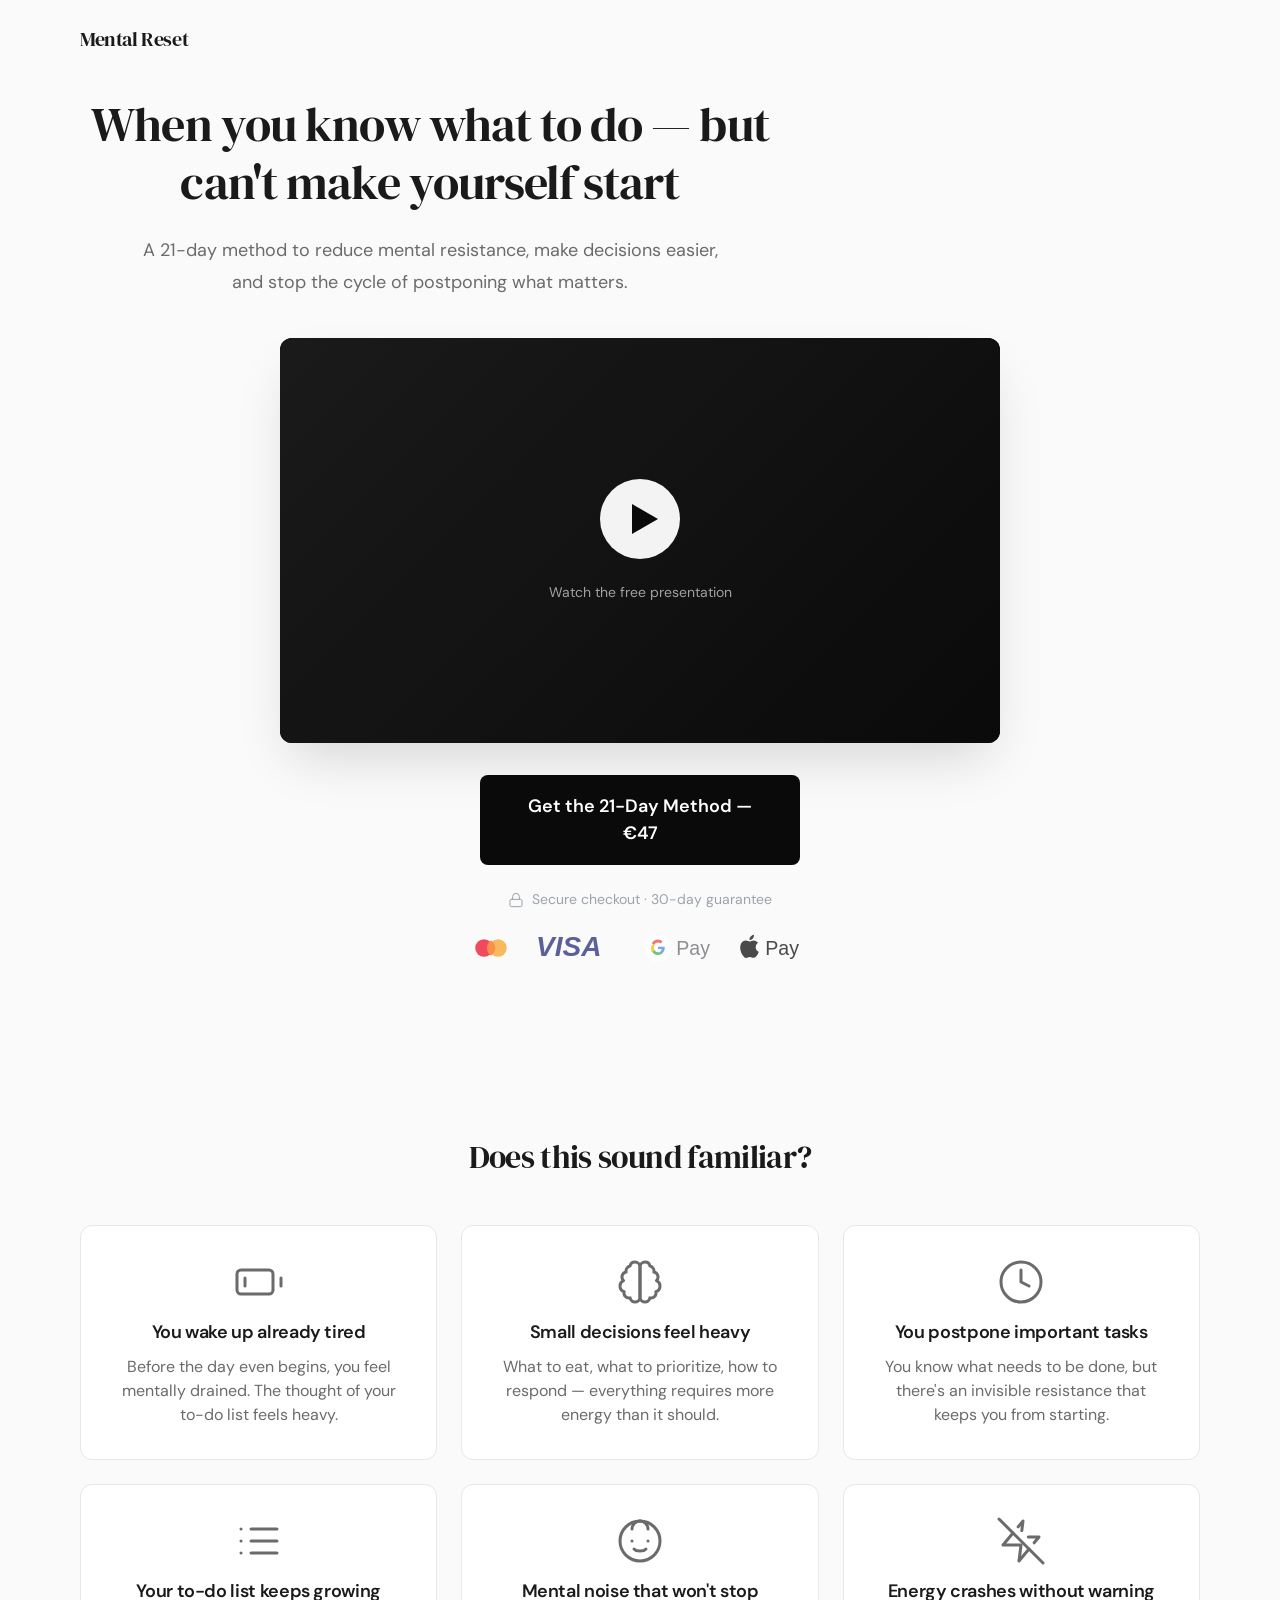
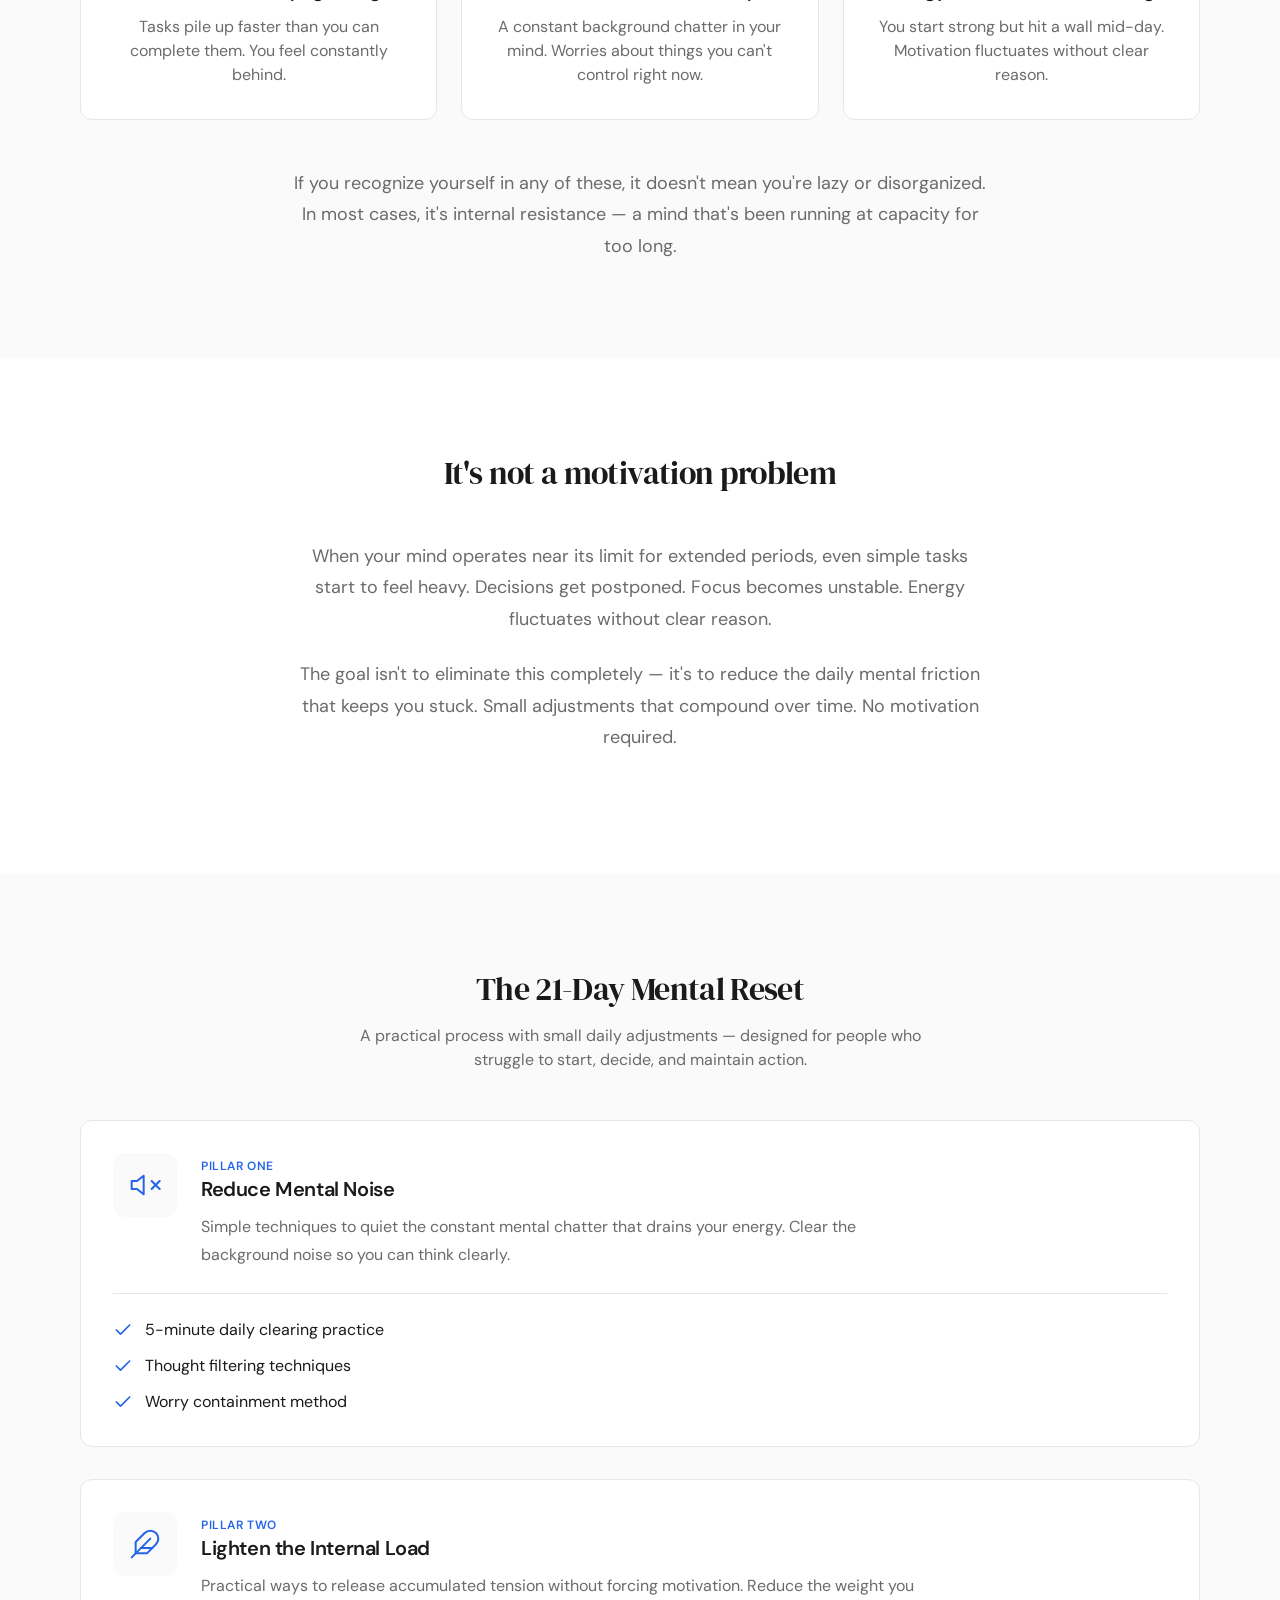
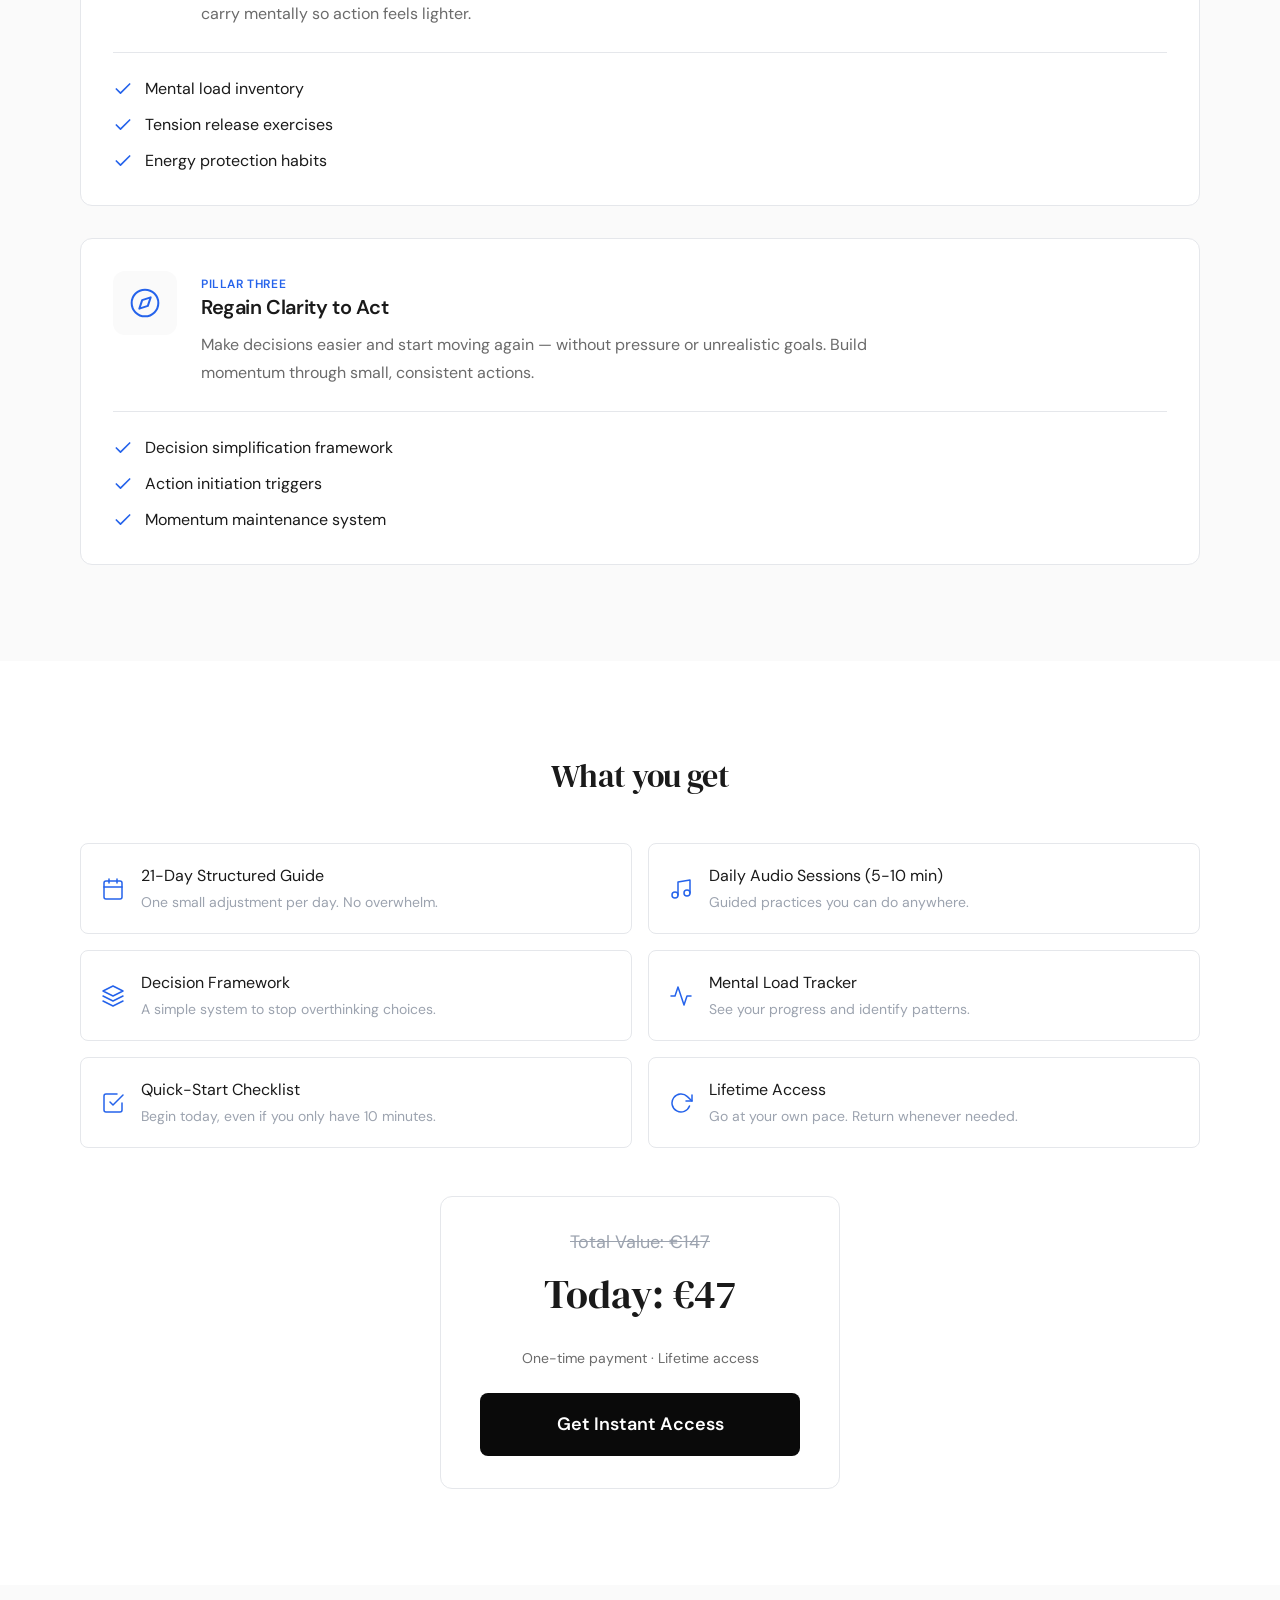
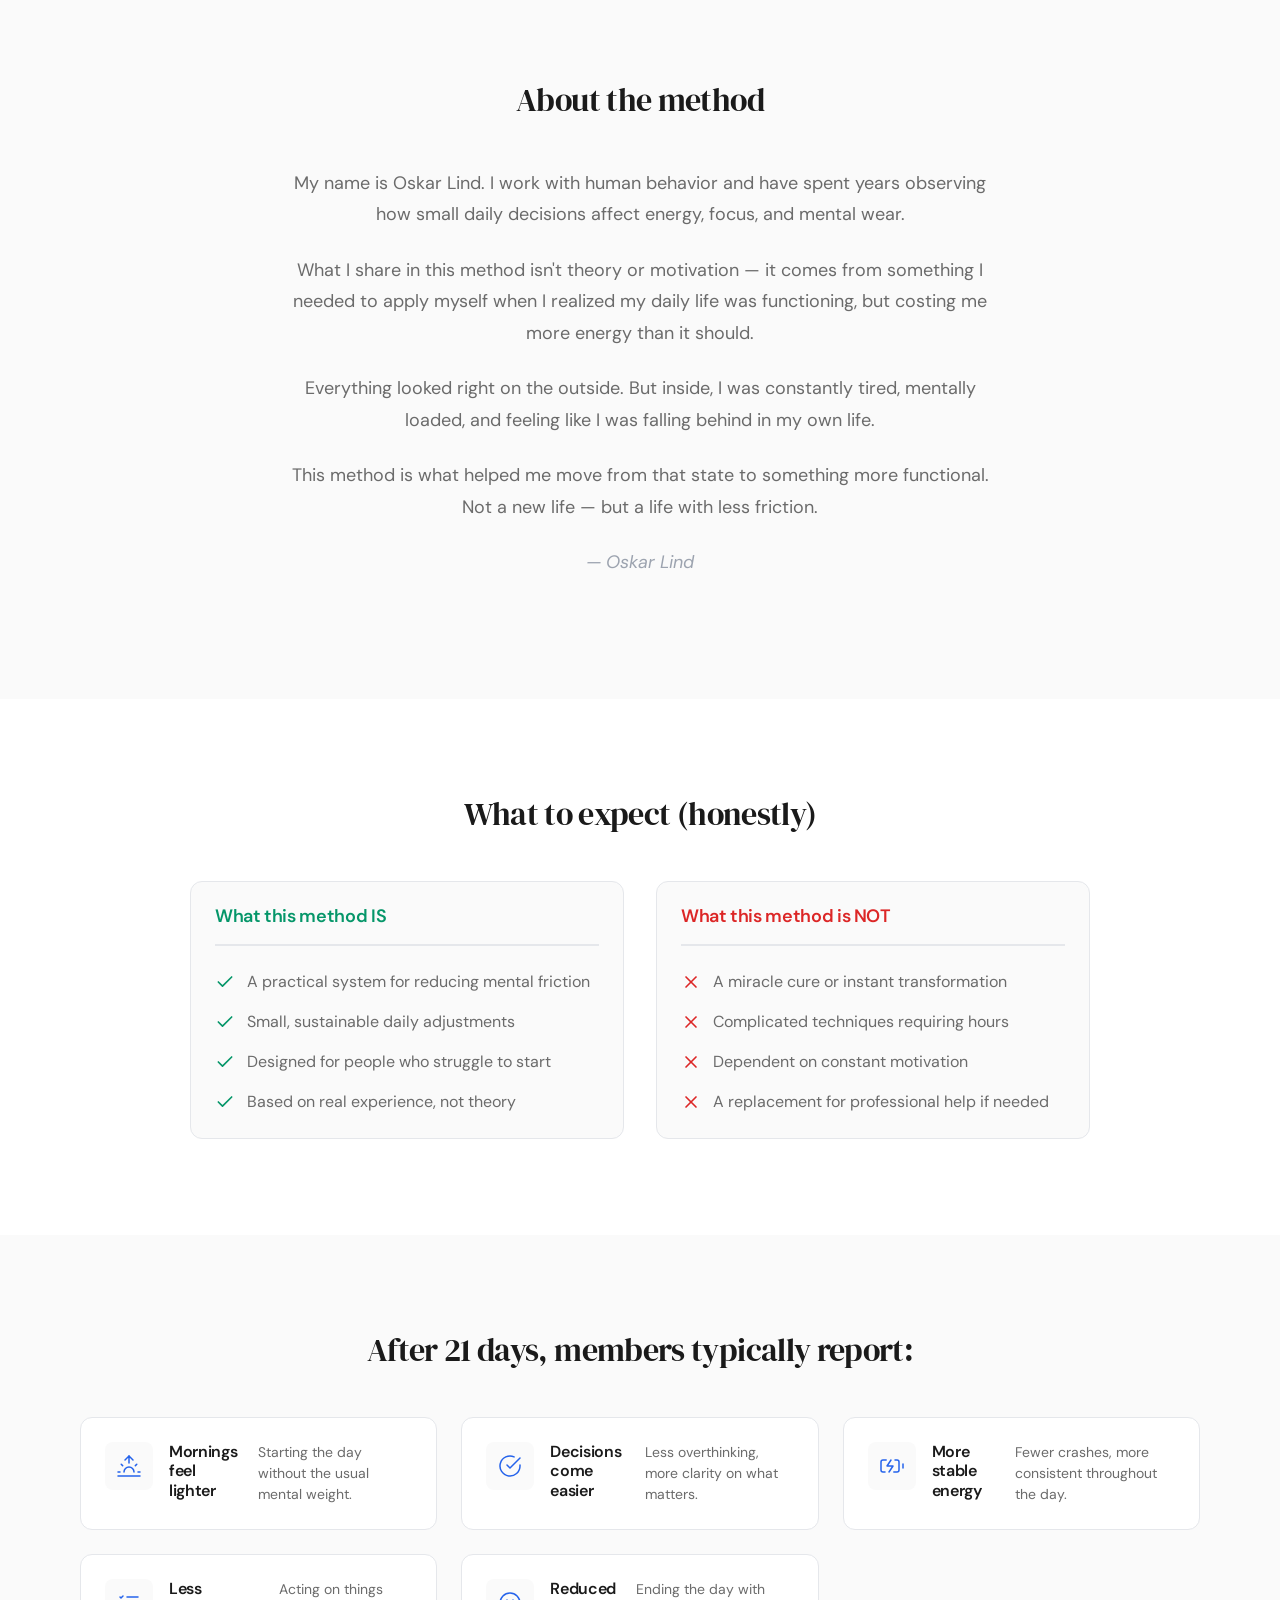
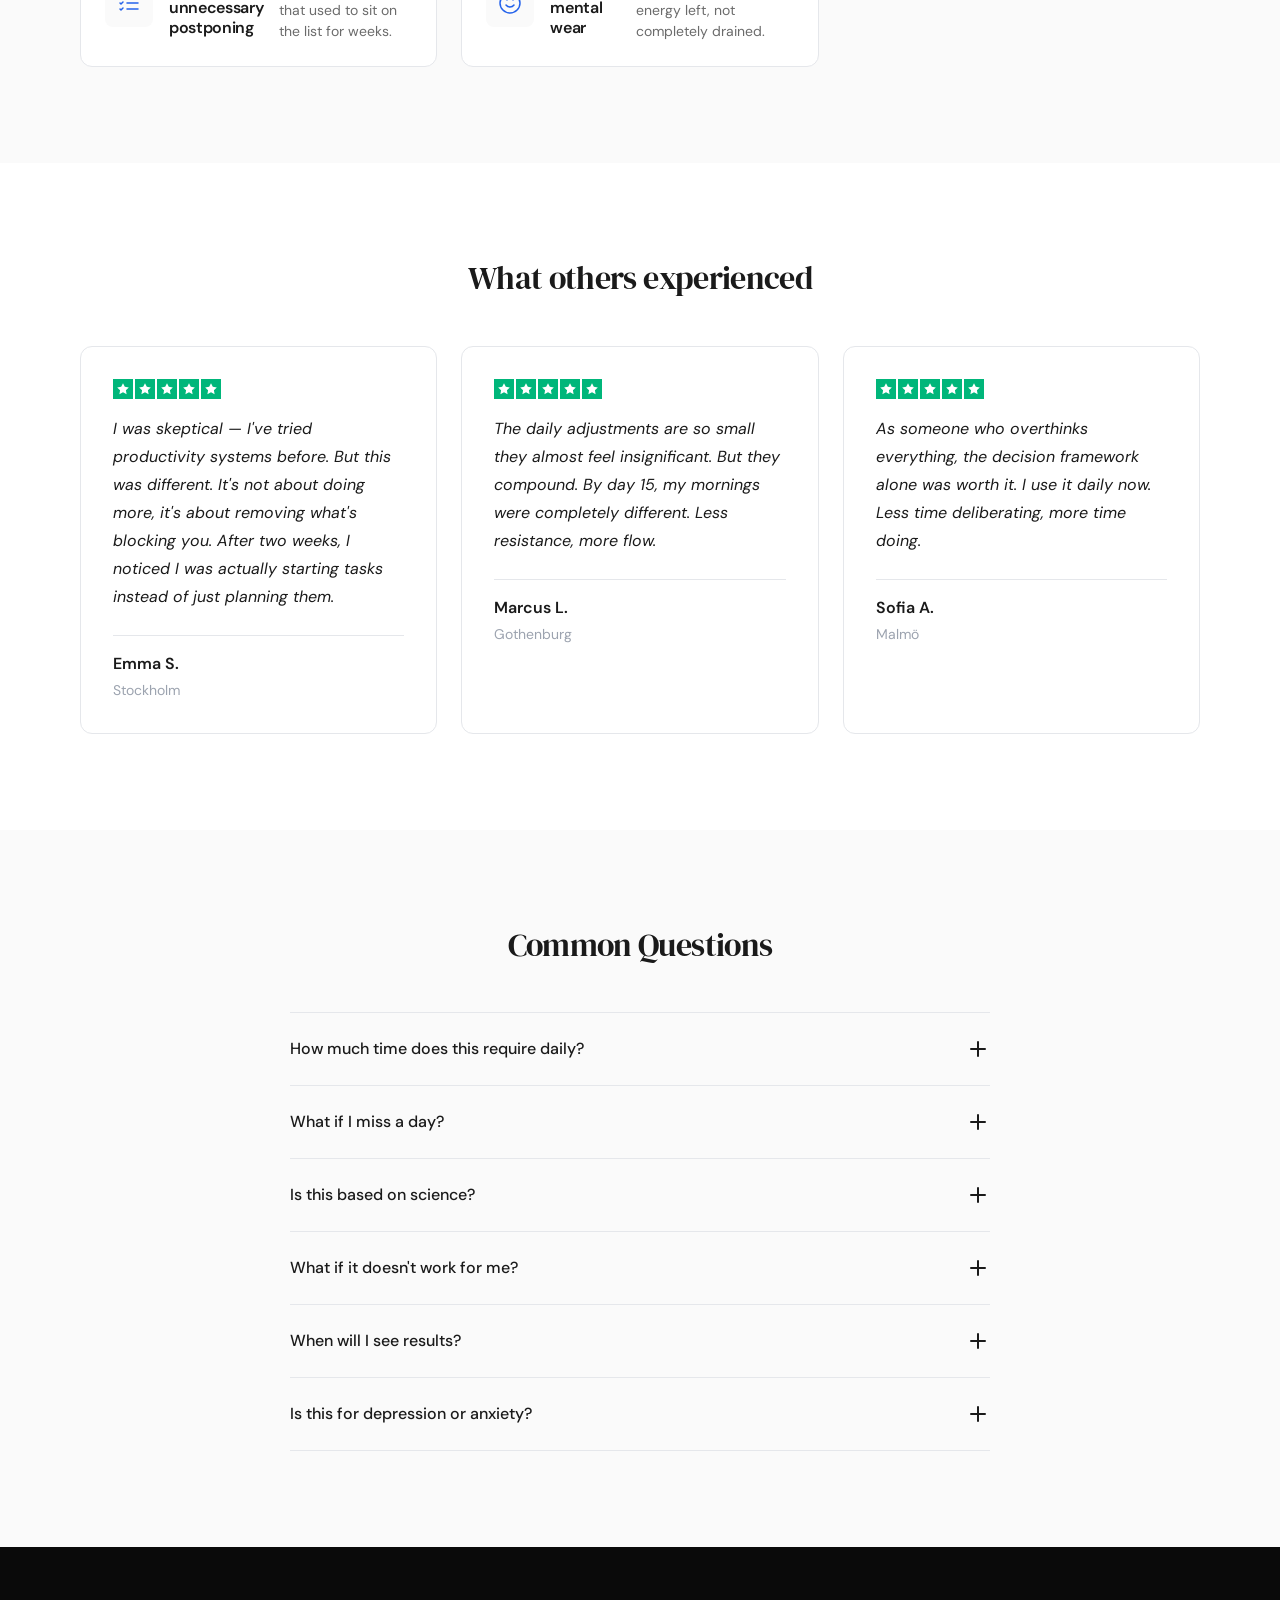
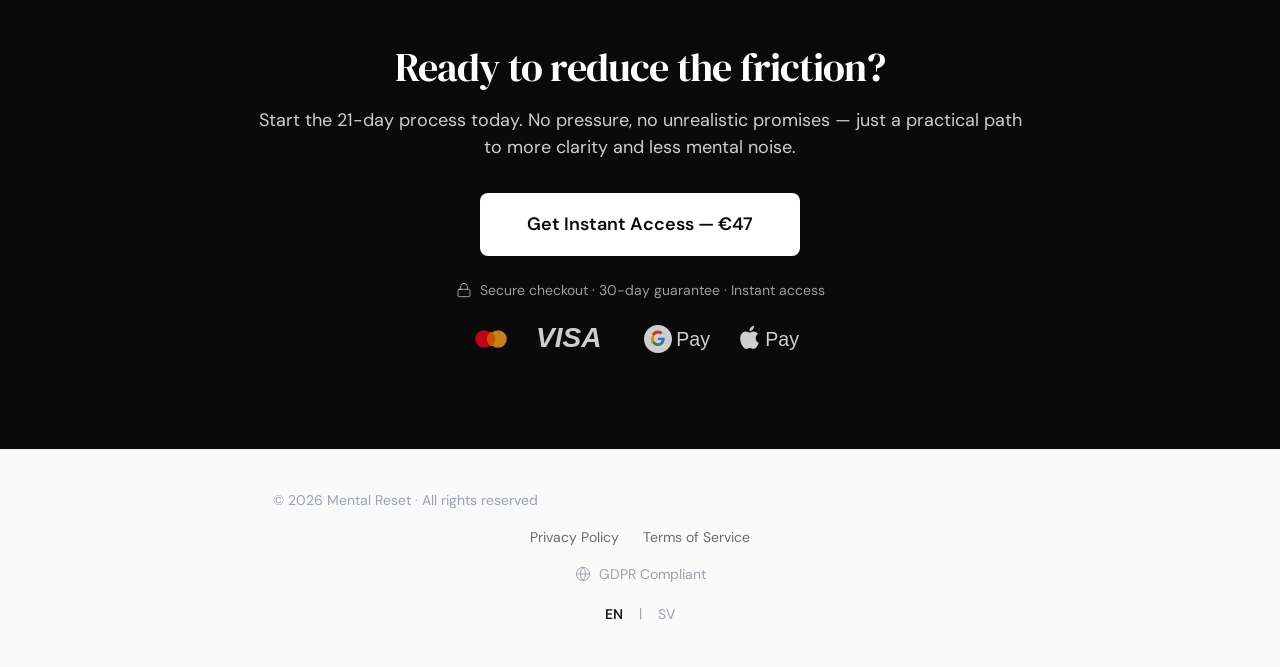
==== index.html @ effdf856 "feat: Add internationalization with automatic language detection - Add translations.js with complete" ====
<!DOCTYPE html>
<html lang="en">
<head>
  <meta charset="UTF-8">
  <meta name="viewport" content="width=device-width, initial-scale=1.0, maximum-scale=1.0, user-scalable=no">
  <meta name="description" content="A 21-day method to reduce mental resistance, make decisions easier, and stop the cycle of postponing what matters. €47 lifetime access.">
  <meta name="robots" content="index, follow">

  <!-- Open Graph -->
  <meta property="og:title" content="21-Day Mental Reset - Stop Procrastinating, Start Moving">
  <meta property="og:description" content="A practical method to reduce mental friction and regain clarity to act.">
  <meta property="og:type" content="website">
  <meta property="og:url" content="https://vitlreset.com">
  <meta property="og:image" content="https://vitlreset.com/assets/og-image.jpg">

  <!-- Twitter -->
  <meta name="twitter:card" content="summary_large_image">
  <meta name="twitter:title" content="21-Day Mental Reset">
  <meta name="twitter:description" content="A practical method to reduce mental friction and regain clarity to act.">

  <title>21-Day Mental Reset | Clear the Mental Noise</title>

  <!-- Fonts -->
  <link rel="preconnect" href="https://fonts.googleapis.com">
  <link rel="preconnect" href="https://fonts.gstatic.com" crossorigin>
  <link href="https://fonts.googleapis.com/css2?family=DM+Sans:wght@400;500;600;700&family=DM+Serif+Display&display=swap" rel="stylesheet">

  <!-- Styles -->
  <link rel="stylesheet" href="styles/main.css">

  <!-- Favicon -->
  <link rel="icon" type="image/svg+xml" href="assets/favicon.svg">
</head>
<body>

  <!-- ========================================================================
       SECTION 1: HERO
       ======================================================================== -->
  <header class="header">
    <div class="container">
      <a href="/" class="header__logo">
        <span>Mental</span> Reset
      </a>
    </div>
  </header>

  <section class="hero">
    <div class="container">
      <div class="hero__content">
        <h1 class="hero__headline" data-i18n="hero.headline">When you know what to do — but can't make yourself start</h1>
        <p class="hero__subheadline" data-i18n="hero.subheadline">
          A 21-day method to reduce mental resistance, make decisions easier, and stop the cycle of postponing what matters.
        </p>
      </div>

      <!-- VSL Video Container -->
      <div class="vsl-container">
        <div class="vsl-wrapper">
          <!-- Vturb player will be inserted here -->
          <div class="vsl-placeholder" id="vsl-placeholder">
            <div class="play-button">
              <svg width="80" height="80" viewBox="0 0 80 80" fill="none" xmlns="http://www.w3.org/2000/svg">
                <circle cx="40" cy="40" r="40" fill="rgba(255,255,255,0.95)"/>
                <path d="M32 25L58 40L32 55V25Z" fill="#0A0A0A"/>
              </svg>
            </div>
            <p data-i18n="hero.video">Watch the free presentation</p>
          </div>
          <!-- Example Vturb embed (uncomment and replace with your code):
          <script src="https://scripts.converteai.net/YOUR_ID/players/YOUR_VIDEO_ID/player.js" async></script>
          -->
        </div>
      </div>

      <div class="hero__cta-wrapper">
        <a href="https://buy.stripe.com/fZueVc1Xs2Ub31deiU3AY00" class="cta-button" target="_blank" rel="noopener" data-i18n="hero.cta">
          Get the 21-Day Method — €47
        </a>
      </div>

      <div class="hero__trust">
        <svg class="icon" viewBox="0 0 24 24" fill="none" stroke="currentColor" stroke-width="1.5" stroke-linecap="round" stroke-linejoin="round">
          <rect x="3" y="11" width="18" height="11" rx="2" ry="2"/>
          <path d="M7 11V7a5 5 0 0 1 10 0v4"/>
        </svg>
        <span data-i18n="hero.trust">Secure checkout · 30-day guarantee</span>
      </div>

      <!-- Payment Methods -->
      <div class="payment-methods">
        <!-- Mastercard -->
        <svg class="payment-icon" viewBox="0 0 48 32" aria-label="Mastercard">
          <circle cx="16" cy="16" r="10" fill="#EB001B"/>
          <circle cx="32" cy="16" r="10" fill="#F79E1B"/>
          <path d="M24 7.5a10 10 0 0 0 0 17 10 10 0 0 0 0-17z" fill="#FF5F00"/>
        </svg>
        <!-- Visa -->
        <svg class="payment-icon" viewBox="0 0 60 20" aria-label="Visa">
          <text x="0" y="16" font-family="Arial, sans-serif" font-size="20" font-weight="bold" font-style="italic" fill="#1A1F71">VISA</text>
        </svg>
        <!-- Google Pay -->
        <svg class="payment-icon payment-icon--gpay" viewBox="0 0 52 20" aria-label="Google Pay">
          <g transform="translate(0, 0)">
            <path d="M10 0C4.477 0 0 4.477 0 10c0 5.523 4.477 10 10 10s10-4.477 10-10C20 4.477 15.523 0 10 0z" fill="white"/>
            <path d="M14.8 10c0-.29-.03-.57-.07-.85H10v1.61h2.7c-.12.64-.48 1.18-.97 1.54v1.28h1.58c.92-.85 1.49-2.1 1.49-3.58z" fill="#4285F4"/>
            <path d="M10 15c1.32 0 2.42-.44 3.23-1.18l-1.58-1.22c-.44.29-.99.47-1.65.47-1.27 0-2.35-.86-2.73-2.01H5.62v1.26C6.44 13.97 8.06 15 10 15z" fill="#34A853"/>
            <path d="M7.27 11.06c-.1-.29-.16-.61-.16-.94s.06-.65.16-.94V7.92H5.62C5.23 8.69 5 9.57 5 10.5c0 .93.23 1.81.62 2.58l1.65-1.26z" fill="#FBBC04"/>
            <path d="M10 6.05c.72 0 1.36.25 1.87.73l1.4-1.4C12.42 4.57 11.32 4 10 4 8.06 4 6.44 5.03 5.62 6.68l1.65 1.28c.38-1.15 1.46-1.91 2.73-1.91z" fill="#EA4335"/>
          </g>
          <text x="23" y="15" font-family="Arial, sans-serif" font-size="14" font-weight="500" fill="#5F6368">Pay</text>
        </svg>
        <!-- Apple Pay -->
        <svg class="payment-icon payment-icon--apple" viewBox="0 0 50 20" aria-label="Apple Pay">
          <path d="M9.2 3.2c-.6.7-1.5 1.2-2.4 1.1-.1-.9.3-1.9.8-2.5.6-.7 1.6-1.2 2.4-1.3.1 1-.3 1.9-.8 2.7zm.8 1.4c-1.3-.1-2.5.8-3.1.8s-1.6-.7-2.7-.7c-1.4 0-2.7.8-3.4 2.1-1.4 2.5-.4 6.2 1 8.2.7 1 1.5 2.1 2.6 2.1 1-.1 1.4-.7 2.7-.7s1.6.7 2.7.6c1.1 0 1.8-1 2.5-2 .8-1.2 1.1-2.3 1.1-2.4-.1 0-2.2-.8-2.2-3.2 0-2 1.6-3 1.7-3.1-1-1.4-2.4-1.6-3-1.7h.1z" fill="#000"/>
          <text x="18" y="15" font-family="Arial, sans-serif" font-size="14" font-weight="500" fill="#000">Pay</text>
        </svg>
      </div>
    </div>
  </section>

  <!-- ========================================================================
       SECTION 2: PROBLEM IDENTIFICATION
       ======================================================================== -->
  <section class="section section--lg">
    <div class="container">
      <div class="section-header">
        <h2 data-i18n="problem.title">Does this sound familiar?</h2>
      </div>

      <div class="problem-grid">
        <div class="problem-card">
          <div class="problem-card__icon">
            <!-- Battery Low Icon -->
            <svg class="icon-feature" viewBox="0 0 24 24" fill="none" stroke="currentColor" stroke-width="1.5" stroke-linecap="round" stroke-linejoin="round">
              <rect x="1" y="6" width="18" height="12" rx="2" ry="2"/>
              <line x1="23" y1="10" x2="23" y2="14"/>
              <line x1="5" y1="10" x2="5" y2="14"/>
            </svg>
          </div>
          <h3 class="problem-card__title" data-i18n="problem.1.title">You wake up already tired</h3>
          <p class="problem-card__text" data-i18n="problem.1.text">
            Before the day even begins, you feel mentally drained. The thought of your to-do list feels heavy.
          </p>
        </div>

        <div class="problem-card">
          <div class="problem-card__icon">
            <!-- Brain Icon -->
            <svg class="icon-feature" viewBox="0 0 24 24" fill="none" stroke="currentColor" stroke-width="1.5" stroke-linecap="round" stroke-linejoin="round">
              <path d="M9.5 2A2.5 2.5 0 0 1 12 4.5v15a2.5 2.5 0 0 1-4.96.44 2.5 2.5 0 0 1-2.96-3.08 3 3 0 0 1-.34-5.58 2.5 2.5 0 0 1 1.32-4.24 2.5 2.5 0 0 1 1.98-3A2.5 2.5 0 0 1 9.5 2Z"/>
              <path d="M14.5 2A2.5 2.5 0 0 0 12 4.5v15a2.5 2.5 0 0 0 4.96.44 2.5 2.5 0 0 0 2.96-3.08 3 3 0 0 0 .34-5.58 2.5 2.5 0 0 0-1.32-4.24 2.5 2.5 0 0 0-1.98-3A2.5 2.5 0 0 0 14.5 2Z"/>
            </svg>
          </div>
          <h3 class="problem-card__title" data-i18n="problem.2.title">Small decisions feel heavy</h3>
          <p class="problem-card__text" data-i18n="problem.2.text">
            What to eat, what to prioritize, how to respond — everything requires more energy than it should.
          </p>
        </div>

        <div class="problem-card">
          <div class="problem-card__icon">
            <!-- Clock Icon -->
            <svg class="icon-feature" viewBox="0 0 24 24" fill="none" stroke="currentColor" stroke-width="1.5" stroke-linecap="round" stroke-linejoin="round">
              <circle cx="12" cy="12" r="10"/>
              <polyline points="12 6 12 12 16 14"/>
            </svg>
          </div>
          <h3 class="problem-card__title" data-i18n="problem.3.title">You postpone important tasks</h3>
          <p class="problem-card__text" data-i18n="problem.3.text">
            You know what needs to be done, but there's an invisible resistance that keeps you from starting.
          </p>
        </div>

        <div class="problem-card">
          <div class="problem-card__icon">
            <!-- List Icon -->
            <svg class="icon-feature" viewBox="0 0 24 24" fill="none" stroke="currentColor" stroke-width="1.5" stroke-linecap="round" stroke-linejoin="round">
              <line x1="8" y1="6" x2="21" y2="6"/>
              <line x1="8" y1="12" x2="21" y2="12"/>
              <line x1="8" y1="18" x2="21" y2="18"/>
              <line x1="3" y1="6" x2="3.01" y2="6"/>
              <line x1="3" y1="12" x2="3.01" y2="12"/>
              <line x1="3" y1="18" x2="3.01" y2="18"/>
            </svg>
          </div>
          <h3 class="problem-card__title" data-i18n="problem.4.title">Your to-do list keeps growing</h3>
          <p class="problem-card__text" data-i18n="problem.4.text">
            Tasks pile up faster than you can complete them. You feel constantly behind.
          </p>
        </div>

        <div class="problem-card">
          <div class="problem-card__icon">
            <!-- Head Icon -->
            <svg class="icon-feature" viewBox="0 0 24 24" fill="none" stroke="currentColor" stroke-width="1.5" stroke-linecap="round" stroke-linejoin="round">
              <circle cx="12" cy="12" r="10"/>
              <path d="M8 12h.01"/>
              <path d="M16 12h.01"/>
              <path d="M9 16s.9 1 3 1 3-1 3-1"/>
              <path d="M12 2a4 4 0 0 0-4 4"/>
              <path d="M12 2a4 4 0 0 1 4 4"/>
            </svg>
          </div>
          <h3 class="problem-card__title" data-i18n="problem.5.title">Mental noise that won't stop</h3>
          <p class="problem-card__text" data-i18n="problem.5.text">
            A constant background chatter in your mind. Worries about things you can't control right now.
          </p>
        </div>

        <div class="problem-card">
          <div class="problem-card__icon">
            <!-- Zap Off Icon -->
            <svg class="icon-feature" viewBox="0 0 24 24" fill="none" stroke="currentColor" stroke-width="1.5" stroke-linecap="round" stroke-linejoin="round">
              <polyline points="12.41 6.75 13 2 10.57 4.92"/>
              <polyline points="18.57 12.91 21 10 15.66 10"/>
              <polyline points="8 8 3 14 12 14 11 22 16 16"/>
              <line x1="1" y1="1" x2="23" y2="23"/>
            </svg>
          </div>
          <h3 class="problem-card__title" data-i18n="problem.6.title">Energy crashes without warning</h3>
          <p class="problem-card__text" data-i18n="problem.6.text">
            You start strong but hit a wall mid-day. Motivation fluctuates without clear reason.
          </p>
        </div>
      </div>

      <p class="problem-summary" data-i18n="problem.summary">
        If you recognize yourself in any of these, it doesn't mean you're lazy or disorganized. In most cases, it's internal resistance — a mind that's been running at capacity for too long.
      </p>
    </div>
  </section>

  <!-- ========================================================================
       SECTION 3: THE REFRAME
       ======================================================================== -->
  <section class="section section--alt section--lg">
    <div class="container">
      <div class="section-header">
        <h2 data-i18n="reframe.title">It's not a motivation problem</h2>
      </div>

      <div class="reframe-content">
        <p data-i18n="reframe.p1">
          When your mind operates near its limit for extended periods, even simple tasks start to feel heavy. Decisions get postponed. Focus becomes unstable. Energy fluctuates without clear reason.
        </p>
        <p data-i18n="reframe.p2">
          The goal isn't to eliminate this completely — it's to reduce the daily mental friction that keeps you stuck. Small adjustments that compound over time. No motivation required.
        </p>
      </div>
    </div>
  </section>

  <!-- ========================================================================
       SECTION 4: THE SOLUTION (3 PILLARS)
       ======================================================================== -->
  <section class="section section--lg">
    <div class="container">
      <div class="section-header">
        <h2 data-i18n="solution.title">The 21-Day Mental Reset</h2>
        <p data-i18n="solution.subtitle">
          A practical process with small daily adjustments — designed for people who struggle to start, decide, and maintain action.
        </p>
      </div>

      <div class="pillars-list">
        <!-- Pillar 1: Reduce Mental Noise -->
        <div class="pillar-item">
          <div class="pillar-item__header">
            <div class="pillar-item__icon">
              <!-- Volume X Icon -->
              <svg viewBox="0 0 24 24" fill="none" stroke="currentColor" stroke-width="1.5" stroke-linecap="round" stroke-linejoin="round">
                <polygon points="11 5 6 9 2 9 2 15 6 15 11 19 11 5"/>
                <line x1="23" y1="9" x2="17" y2="15"/>
                <line x1="17" y1="9" x2="23" y2="15"/>
              </svg>
            </div>
            <div class="pillar-item__content">
              <span class="pillar-item__number" data-i18n="pillar.one">Pillar One</span>
              <h3 class="pillar-item__title" data-i18n="pillar.1.title">Reduce Mental Noise</h3>
              <p class="pillar-item__description" data-i18n="pillar.1.desc">
                Simple techniques to quiet the constant mental chatter that drains your energy. Clear the background noise so you can think clearly.
              </p>
            </div>
          </div>
          <div class="pillar-item__features">
            <div class="pillar-item__feature">
              <svg viewBox="0 0 24 24" fill="none" stroke="currentColor" stroke-width="2" stroke-linecap="round" stroke-linejoin="round">
                <polyline points="20 6 9 17 4 12"/>
              </svg>
              <span data-i18n="pillar.1.f1">5-minute daily clearing practice</span>
            </div>
            <div class="pillar-item__feature">
              <svg viewBox="0 0 24 24" fill="none" stroke="currentColor" stroke-width="2" stroke-linecap="round" stroke-linejoin="round">
                <polyline points="20 6 9 17 4 12"/>
              </svg>
              <span data-i18n="pillar.1.f2">Thought filtering techniques</span>
            </div>
            <div class="pillar-item__feature">
              <svg viewBox="0 0 24 24" fill="none" stroke="currentColor" stroke-width="2" stroke-linecap="round" stroke-linejoin="round">
                <polyline points="20 6 9 17 4 12"/>
              </svg>
              <span data-i18n="pillar.1.f3">Worry containment method</span>
            </div>
          </div>
        </div>

        <!-- Pillar 2: Lighten the Internal Load -->
        <div class="pillar-item">
          <div class="pillar-item__header">
            <div class="pillar-item__icon">
              <!-- Feather Icon -->
              <svg viewBox="0 0 24 24" fill="none" stroke="currentColor" stroke-width="1.5" stroke-linecap="round" stroke-linejoin="round">
                <path d="M20.24 12.24a6 6 0 0 0-8.49-8.49L5 10.5V19h8.5z"/>
                <line x1="16" y1="8" x2="2" y2="22"/>
                <line x1="17.5" y1="15" x2="9" y2="15"/>
              </svg>
            </div>
            <div class="pillar-item__content">
              <span class="pillar-item__number" data-i18n="pillar.two">Pillar Two</span>
              <h3 class="pillar-item__title" data-i18n="pillar.2.title">Lighten the Internal Load</h3>
              <p class="pillar-item__description" data-i18n="pillar.2.desc">
                Practical ways to release accumulated tension without forcing motivation. Reduce the weight you carry mentally so action feels lighter.
              </p>
            </div>
          </div>
          <div class="pillar-item__features">
            <div class="pillar-item__feature">
              <svg viewBox="0 0 24 24" fill="none" stroke="currentColor" stroke-width="2" stroke-linecap="round" stroke-linejoin="round">
                <polyline points="20 6 9 17 4 12"/>
              </svg>
              <span data-i18n="pillar.2.f1">Mental load inventory</span>
            </div>
            <div class="pillar-item__feature">
              <svg viewBox="0 0 24 24" fill="none" stroke="currentColor" stroke-width="2" stroke-linecap="round" stroke-linejoin="round">
                <polyline points="20 6 9 17 4 12"/>
              </svg>
              <span data-i18n="pillar.2.f2">Tension release exercises</span>
            </div>
            <div class="pillar-item__feature">
              <svg viewBox="0 0 24 24" fill="none" stroke="currentColor" stroke-width="2" stroke-linecap="round" stroke-linejoin="round">
                <polyline points="20 6 9 17 4 12"/>
              </svg>
              <span data-i18n="pillar.2.f3">Energy protection habits</span>
            </div>
          </div>
        </div>

        <!-- Pillar 3: Regain Clarity to Act -->
        <div class="pillar-item">
          <div class="pillar-item__header">
            <div class="pillar-item__icon">
              <!-- Compass Icon -->
              <svg viewBox="0 0 24 24" fill="none" stroke="currentColor" stroke-width="1.5" stroke-linecap="round" stroke-linejoin="round">
                <circle cx="12" cy="12" r="10"/>
                <polygon points="16.24 7.76 14.12 14.12 7.76 16.24 9.88 9.88 16.24 7.76"/>
              </svg>
            </div>
            <div class="pillar-item__content">
              <span class="pillar-item__number" data-i18n="pillar.three">Pillar Three</span>
              <h3 class="pillar-item__title" data-i18n="pillar.3.title">Regain Clarity to Act</h3>
              <p class="pillar-item__description" data-i18n="pillar.3.desc">
                Make decisions easier and start moving again — without pressure or unrealistic goals. Build momentum through small, consistent actions.
              </p>
            </div>
          </div>
          <div class="pillar-item__features">
            <div class="pillar-item__feature">
              <svg viewBox="0 0 24 24" fill="none" stroke="currentColor" stroke-width="2" stroke-linecap="round" stroke-linejoin="round">
                <polyline points="20 6 9 17 4 12"/>
              </svg>
              <span data-i18n="pillar.3.f1">Decision simplification framework</span>
            </div>
            <div class="pillar-item__feature">
              <svg viewBox="0 0 24 24" fill="none" stroke="currentColor" stroke-width="2" stroke-linecap="round" stroke-linejoin="round">
                <polyline points="20 6 9 17 4 12"/>
              </svg>
              <span data-i18n="pillar.3.f2">Action initiation triggers</span>
            </div>
            <div class="pillar-item__feature">
              <svg viewBox="0 0 24 24" fill="none" stroke="currentColor" stroke-width="2" stroke-linecap="round" stroke-linejoin="round">
                <polyline points="20 6 9 17 4 12"/>
              </svg>
              <span data-i18n="pillar.3.f3">Momentum maintenance system</span>
            </div>
          </div>
        </div>
      </div>
    </div>
  </section>

  <!-- ========================================================================
       SECTION 5: WHAT'S INCLUDED
       ======================================================================== -->
  <section class="section section--alt section--lg">
    <div class="container">
      <div class="section-header">
        <h2 data-i18n="included.title">What you get</h2>
      </div>

      <div class="includes-grid">
        <div class="include-item">
          <svg class="include-item__icon" viewBox="0 0 24 24" fill="none" stroke="currentColor" stroke-width="1.5" stroke-linecap="round" stroke-linejoin="round">
            <rect x="3" y="4" width="18" height="18" rx="2" ry="2"/>
            <line x1="16" y1="2" x2="16" y2="6"/>
            <line x1="8" y1="2" x2="8" y2="6"/>
            <line x1="3" y1="10" x2="21" y2="10"/>
          </svg>
          <div class="include-item__content">
            <span class="include-item__text" data-i18n="included.1.title">21-Day Structured Guide</span>
            <span class="include-item__desc" data-i18n="included.1.desc">One small adjustment per day. No overwhelm.</span>
          </div>
        </div>

        <div class="include-item">
          <svg class="include-item__icon" viewBox="0 0 24 24" fill="none" stroke="currentColor" stroke-width="1.5" stroke-linecap="round" stroke-linejoin="round">
            <path d="M9 18V5l12-2v13"/>
            <circle cx="6" cy="18" r="3"/>
            <circle cx="18" cy="16" r="3"/>
          </svg>
          <div class="include-item__content">
            <span class="include-item__text" data-i18n="included.2.title">Daily Audio Sessions (5-10 min)</span>
            <span class="include-item__desc" data-i18n="included.2.desc">Guided practices you can do anywhere.</span>
          </div>
        </div>

        <div class="include-item">
          <svg class="include-item__icon" viewBox="0 0 24 24" fill="none" stroke="currentColor" stroke-width="1.5" stroke-linecap="round" stroke-linejoin="round">
            <polygon points="12 2 2 7 12 12 22 7 12 2"/>
            <polyline points="2 17 12 22 22 17"/>
            <polyline points="2 12 12 17 22 12"/>
          </svg>
          <div class="include-item__content">
            <span class="include-item__text" data-i18n="included.3.title">Decision Framework</span>
            <span class="include-item__desc" data-i18n="included.3.desc">A simple system to stop overthinking choices.</span>
          </div>
        </div>

        <div class="include-item">
          <svg class="include-item__icon" viewBox="0 0 24 24" fill="none" stroke="currentColor" stroke-width="1.5" stroke-linecap="round" stroke-linejoin="round">
            <polyline points="22 12 18 12 15 21 9 3 6 12 2 12"/>
          </svg>
          <div class="include-item__content">
            <span class="include-item__text" data-i18n="included.4.title">Mental Load Tracker</span>
            <span class="include-item__desc" data-i18n="included.4.desc">See your progress and identify patterns.</span>
          </div>
        </div>

        <div class="include-item">
          <svg class="include-item__icon" viewBox="0 0 24 24" fill="none" stroke="currentColor" stroke-width="1.5" stroke-linecap="round" stroke-linejoin="round">
            <polyline points="9 11 12 14 22 4"/>
            <path d="M21 12v7a2 2 0 0 1-2 2H5a2 2 0 0 1-2-2V5a2 2 0 0 1 2-2h11"/>
          </svg>
          <div class="include-item__content">
            <span class="include-item__text" data-i18n="included.5.title">Quick-Start Checklist</span>
            <span class="include-item__desc" data-i18n="included.5.desc">Begin today, even if you only have 10 minutes.</span>
          </div>
        </div>

        <div class="include-item">
          <svg class="include-item__icon" viewBox="0 0 24 24" fill="none" stroke="currentColor" stroke-width="1.5" stroke-linecap="round" stroke-linejoin="round">
            <polyline points="23 4 23 10 17 10"/>
            <path d="M20.49 15a9 9 0 1 1-2.12-9.36L23 10"/>
          </svg>
          <div class="include-item__content">
            <span class="include-item__text" data-i18n="included.6.title">Lifetime Access</span>
            <span class="include-item__desc" data-i18n="included.6.desc">Go at your own pace. Return whenever needed.</span>
          </div>
        </div>
      </div>

      <div class="pricing-box">
        <div class="pricing-box__original" data-i18n="pricing.value">Total Value: €147</div>
        <div class="pricing-box__current" data-i18n="pricing.today">Today: €47</div>
        <div class="pricing-box__label" data-i18n="pricing.label">One-time payment · Lifetime access</div>
        <a href="https://buy.stripe.com/fZueVc1Xs2Ub31deiU3AY00" class="cta-button" target="_blank" rel="noopener" data-i18n="pricing.cta">
          Get Instant Access
        </a>
      </div>
    </div>
  </section>

  <!-- ========================================================================
       SECTION 6: ABOUT THE CREATOR
       ======================================================================== -->
  <section class="section section--lg">
    <div class="container">
      <div class="section-header">
        <h2 data-i18n="about.title">About the method</h2>
      </div>

      <div class="about-content">
        <p data-i18n="about.p1">
          My name is Oskar Lind. I work with human behavior and have spent years observing how small daily decisions affect energy, focus, and mental wear.
        </p>
        <p data-i18n="about.p2">
          What I share in this method isn't theory or motivation — it comes from something I needed to apply myself when I realized my daily life was functioning, but costing me more energy than it should.
        </p>
        <p data-i18n="about.p3">
          Everything looked right on the outside. But inside, I was constantly tired, mentally loaded, and feeling like I was falling behind in my own life.
        </p>
        <p data-i18n="about.p4">
          This method is what helped me move from that state to something more functional. Not a new life — but a life with less friction.
        </p>
        <p class="about-signature" data-i18n="about.signature">
          — Oskar Lind
        </p>
      </div>
    </div>
  </section>

  <!-- ========================================================================
       SECTION 7: REALISTIC EXPECTATIONS
       ======================================================================== -->
  <section class="section section--alt section--lg">
    <div class="container">
      <div class="section-header">
        <h2 data-i18n="expect.title">What to expect (honestly)</h2>
      </div>

      <div class="expectations-grid">
        <div class="expectations-column">
          <h3 class="expectations-column__title expectations-column__title--positive" data-i18n="expect.is.title">What this method IS</h3>
          <ul class="expectations-list expectations-list--positive">
            <li>
              <svg viewBox="0 0 24 24" fill="none" stroke="currentColor" stroke-width="2" stroke-linecap="round" stroke-linejoin="round">
                <polyline points="20 6 9 17 4 12"/>
              </svg>
              <span data-i18n="expect.is.1">A practical system for reducing mental friction</span>
            </li>
            <li>
              <svg viewBox="0 0 24 24" fill="none" stroke="currentColor" stroke-width="2" stroke-linecap="round" stroke-linejoin="round">
                <polyline points="20 6 9 17 4 12"/>
              </svg>
              <span data-i18n="expect.is.2">Small, sustainable daily adjustments</span>
            </li>
            <li>
              <svg viewBox="0 0 24 24" fill="none" stroke="currentColor" stroke-width="2" stroke-linecap="round" stroke-linejoin="round">
                <polyline points="20 6 9 17 4 12"/>
              </svg>
              <span data-i18n="expect.is.3">Designed for people who struggle to start</span>
            </li>
            <li>
              <svg viewBox="0 0 24 24" fill="none" stroke="currentColor" stroke-width="2" stroke-linecap="round" stroke-linejoin="round">
                <polyline points="20 6 9 17 4 12"/>
              </svg>
              <span data-i18n="expect.is.4">Based on real experience, not theory</span>
            </li>
          </ul>
        </div>

        <div class="expectations-column">
          <h3 class="expectations-column__title expectations-column__title--negative" data-i18n="expect.not.title">What this method is NOT</h3>
          <ul class="expectations-list expectations-list--negative">
            <li>
              <svg viewBox="0 0 24 24" fill="none" stroke="currentColor" stroke-width="2" stroke-linecap="round" stroke-linejoin="round">
                <line x1="18" y1="6" x2="6" y2="18"/>
                <line x1="6" y1="6" x2="18" y2="18"/>
              </svg>
              <span data-i18n="expect.not.1">A miracle cure or instant transformation</span>
            </li>
            <li>
              <svg viewBox="0 0 24 24" fill="none" stroke="currentColor" stroke-width="2" stroke-linecap="round" stroke-linejoin="round">
                <line x1="18" y1="6" x2="6" y2="18"/>
                <line x1="6" y1="6" x2="18" y2="18"/>
              </svg>
              <span data-i18n="expect.not.2">Complicated techniques requiring hours</span>
            </li>
            <li>
              <svg viewBox="0 0 24 24" fill="none" stroke="currentColor" stroke-width="2" stroke-linecap="round" stroke-linejoin="round">
                <line x1="18" y1="6" x2="6" y2="18"/>
                <line x1="6" y1="6" x2="18" y2="18"/>
              </svg>
              <span data-i18n="expect.not.3">Dependent on constant motivation</span>
            </li>
            <li>
              <svg viewBox="0 0 24 24" fill="none" stroke="currentColor" stroke-width="2" stroke-linecap="round" stroke-linejoin="round">
                <line x1="18" y1="6" x2="6" y2="18"/>
                <line x1="6" y1="6" x2="18" y2="18"/>
              </svg>
              <span data-i18n="expect.not.4">A replacement for professional help if needed</span>
            </li>
          </ul>
        </div>
      </div>
    </div>
  </section>

  <!-- ========================================================================
       SECTION 8: RESULTS
       ======================================================================== -->
  <section class="section section--lg">
    <div class="container">
      <div class="section-header">
        <h2 data-i18n="results.title">After 21 days, members typically report:</h2>
      </div>

      <div class="benefits-grid">
        <div class="benefit-card">
          <div class="benefit-card__icon">
            <!-- Sunrise Icon -->
            <svg viewBox="0 0 24 24" fill="none" stroke="currentColor" stroke-width="1.5" stroke-linecap="round" stroke-linejoin="round">
              <path d="M17 18a5 5 0 0 0-10 0"/>
              <line x1="12" y1="2" x2="12" y2="9"/>
              <line x1="4.22" y1="10.22" x2="5.64" y2="11.64"/>
              <line x1="1" y1="18" x2="3" y2="18"/>
              <line x1="21" y1="18" x2="23" y2="18"/>
              <line x1="18.36" y1="11.64" x2="19.78" y2="10.22"/>
              <line x1="23" y1="22" x2="1" y2="22"/>
              <polyline points="8 6 12 2 16 6"/>
            </svg>
          </div>
          <h3 class="benefit-card__title" data-i18n="results.1.title">Mornings feel lighter</h3>
          <p class="benefit-card__text" data-i18n="results.1.text">Starting the day without the usual mental weight.</p>
        </div>

        <div class="benefit-card">
          <div class="benefit-card__icon">
            <!-- Check Circle Icon -->
            <svg viewBox="0 0 24 24" fill="none" stroke="currentColor" stroke-width="1.5" stroke-linecap="round" stroke-linejoin="round">
              <path d="M22 11.08V12a10 10 0 1 1-5.93-9.14"/>
              <polyline points="22 4 12 14.01 9 11.01"/>
            </svg>
          </div>
          <h3 class="benefit-card__title" data-i18n="results.2.title">Decisions come easier</h3>
          <p class="benefit-card__text" data-i18n="results.2.text">Less overthinking, more clarity on what matters.</p>
        </div>

        <div class="benefit-card">
          <div class="benefit-card__icon">
            <!-- Battery Charging Icon -->
            <svg viewBox="0 0 24 24" fill="none" stroke="currentColor" stroke-width="1.5" stroke-linecap="round" stroke-linejoin="round">
              <path d="M5 18H3a2 2 0 0 1-2-2V8a2 2 0 0 1 2-2h3.19M15 6h2a2 2 0 0 1 2 2v8a2 2 0 0 1-2 2h-3.19"/>
              <line x1="23" y1="10" x2="23" y2="14"/>
              <polyline points="11 6 7 12 13 12 9 18"/>
            </svg>
          </div>
          <h3 class="benefit-card__title" data-i18n="results.3.title">More stable energy</h3>
          <p class="benefit-card__text" data-i18n="results.3.text">Fewer crashes, more consistent throughout the day.</p>
        </div>

        <div class="benefit-card">
          <div class="benefit-card__icon">
            <!-- List Checks Icon -->
            <svg viewBox="0 0 24 24" fill="none" stroke="currentColor" stroke-width="1.5" stroke-linecap="round" stroke-linejoin="round">
              <path d="M10 6h11"/>
              <path d="M10 12h11"/>
              <path d="M10 18h11"/>
              <path d="M3 6l1 1 2-2"/>
              <path d="M3 12l1 1 2-2"/>
              <path d="M3 18l1 1 2-2"/>
            </svg>
          </div>
          <h3 class="benefit-card__title" data-i18n="results.4.title">Less unnecessary postponing</h3>
          <p class="benefit-card__text" data-i18n="results.4.text">Acting on things that used to sit on the list for weeks.</p>
        </div>

        <div class="benefit-card">
          <div class="benefit-card__icon">
            <!-- Smile Icon -->
            <svg viewBox="0 0 24 24" fill="none" stroke="currentColor" stroke-width="1.5" stroke-linecap="round" stroke-linejoin="round">
              <circle cx="12" cy="12" r="10"/>
              <path d="M8 14s1.5 2 4 2 4-2 4-2"/>
              <line x1="9" y1="9" x2="9.01" y2="9"/>
              <line x1="15" y1="9" x2="15.01" y2="9"/>
            </svg>
          </div>
          <h3 class="benefit-card__title" data-i18n="results.5.title">Reduced mental wear</h3>
          <p class="benefit-card__text" data-i18n="results.5.text">Ending the day with energy left, not completely drained.</p>
        </div>
      </div>
    </div>
  </section>

  <!-- ========================================================================
       SECTION 9: TESTIMONIALS
       ======================================================================== -->
  <section class="section section--alt section--lg">
    <div class="container">
      <div class="section-header">
        <h2 data-i18n="testimonials.title">What others experienced</h2>
      </div>

      <div class="testimonials-grid">
        <div class="testimonial-card">
          <div class="testimonial-card__stars tp-stars-mini">
            <div class="tp-star-mini"><svg viewBox="0 0 24 24" fill="white"><polygon points="12 2 15.09 8.26 22 9.27 17 14.14 18.18 21.02 12 17.77 5.82 21.02 7 14.14 2 9.27 8.91 8.26 12 2"/></svg></div>
            <div class="tp-star-mini"><svg viewBox="0 0 24 24" fill="white"><polygon points="12 2 15.09 8.26 22 9.27 17 14.14 18.18 21.02 12 17.77 5.82 21.02 7 14.14 2 9.27 8.91 8.26 12 2"/></svg></div>
            <div class="tp-star-mini"><svg viewBox="0 0 24 24" fill="white"><polygon points="12 2 15.09 8.26 22 9.27 17 14.14 18.18 21.02 12 17.77 5.82 21.02 7 14.14 2 9.27 8.91 8.26 12 2"/></svg></div>
            <div class="tp-star-mini"><svg viewBox="0 0 24 24" fill="white"><polygon points="12 2 15.09 8.26 22 9.27 17 14.14 18.18 21.02 12 17.77 5.82 21.02 7 14.14 2 9.27 8.91 8.26 12 2"/></svg></div>
            <div class="tp-star-mini"><svg viewBox="0 0 24 24" fill="white"><polygon points="12 2 15.09 8.26 22 9.27 17 14.14 18.18 21.02 12 17.77 5.82 21.02 7 14.14 2 9.27 8.91 8.26 12 2"/></svg></div>
          </div>
          <p class="testimonial-card__quote" data-i18n="testimonial.1.quote">
            "I was skeptical — I've tried productivity systems before. But this was different. It's not about doing more, it's about removing what's blocking you. After two weeks, I noticed I was actually starting tasks instead of just planning them."
          </p>
          <div class="testimonial-card__author">
            <div class="testimonial-card__author-info">
              <div class="testimonial-card__name" data-i18n="testimonial.1.name">Emma S.</div>
              <div class="testimonial-card__location">
                <img src="images/flags/sweden.png" alt="Sweden" class="flag-icon" width="20" height="15" onerror="this.style.display='none'">
                <span data-i18n="testimonial.1.location">Stockholm</span>
              </div>
            </div>
          </div>
        </div>

        <div class="testimonial-card">
          <div class="testimonial-card__stars tp-stars-mini">
            <div class="tp-star-mini"><svg viewBox="0 0 24 24" fill="white"><polygon points="12 2 15.09 8.26 22 9.27 17 14.14 18.18 21.02 12 17.77 5.82 21.02 7 14.14 2 9.27 8.91 8.26 12 2"/></svg></div>
            <div class="tp-star-mini"><svg viewBox="0 0 24 24" fill="white"><polygon points="12 2 15.09 8.26 22 9.27 17 14.14 18.18 21.02 12 17.77 5.82 21.02 7 14.14 2 9.27 8.91 8.26 12 2"/></svg></div>
            <div class="tp-star-mini"><svg viewBox="0 0 24 24" fill="white"><polygon points="12 2 15.09 8.26 22 9.27 17 14.14 18.18 21.02 12 17.77 5.82 21.02 7 14.14 2 9.27 8.91 8.26 12 2"/></svg></div>
            <div class="tp-star-mini"><svg viewBox="0 0 24 24" fill="white"><polygon points="12 2 15.09 8.26 22 9.27 17 14.14 18.18 21.02 12 17.77 5.82 21.02 7 14.14 2 9.27 8.91 8.26 12 2"/></svg></div>
            <div class="tp-star-mini"><svg viewBox="0 0 24 24" fill="white"><polygon points="12 2 15.09 8.26 22 9.27 17 14.14 18.18 21.02 12 17.77 5.82 21.02 7 14.14 2 9.27 8.91 8.26 12 2"/></svg></div>
          </div>
          <p class="testimonial-card__quote" data-i18n="testimonial.2.quote">
            "The daily adjustments are so small they almost feel insignificant. But they compound. By day 15, my mornings were completely different. Less resistance, more flow."
          </p>
          <div class="testimonial-card__author">
            <div class="testimonial-card__author-info">
              <div class="testimonial-card__name" data-i18n="testimonial.2.name">Marcus L.</div>
              <div class="testimonial-card__location">
                <img src="images/flags/sweden.png" alt="Sweden" class="flag-icon" width="20" height="15" onerror="this.style.display='none'">
                <span data-i18n="testimonial.2.location">Gothenburg</span>
              </div>
            </div>
          </div>
        </div>

        <div class="testimonial-card">
          <div class="testimonial-card__stars tp-stars-mini">
            <div class="tp-star-mini"><svg viewBox="0 0 24 24" fill="white"><polygon points="12 2 15.09 8.26 22 9.27 17 14.14 18.18 21.02 12 17.77 5.82 21.02 7 14.14 2 9.27 8.91 8.26 12 2"/></svg></div>
            <div class="tp-star-mini"><svg viewBox="0 0 24 24" fill="white"><polygon points="12 2 15.09 8.26 22 9.27 17 14.14 18.18 21.02 12 17.77 5.82 21.02 7 14.14 2 9.27 8.91 8.26 12 2"/></svg></div>
            <div class="tp-star-mini"><svg viewBox="0 0 24 24" fill="white"><polygon points="12 2 15.09 8.26 22 9.27 17 14.14 18.18 21.02 12 17.77 5.82 21.02 7 14.14 2 9.27 8.91 8.26 12 2"/></svg></div>
            <div class="tp-star-mini"><svg viewBox="0 0 24 24" fill="white"><polygon points="12 2 15.09 8.26 22 9.27 17 14.14 18.18 21.02 12 17.77 5.82 21.02 7 14.14 2 9.27 8.91 8.26 12 2"/></svg></div>
            <div class="tp-star-mini"><svg viewBox="0 0 24 24" fill="white"><polygon points="12 2 15.09 8.26 22 9.27 17 14.14 18.18 21.02 12 17.77 5.82 21.02 7 14.14 2 9.27 8.91 8.26 12 2"/></svg></div>
          </div>
          <p class="testimonial-card__quote" data-i18n="testimonial.3.quote">
            "As someone who overthinks everything, the decision framework alone was worth it. I use it daily now. Less time deliberating, more time doing."
          </p>
          <div class="testimonial-card__author">
            <div class="testimonial-card__author-info">
              <div class="testimonial-card__name" data-i18n="testimonial.3.name">Sofia A.</div>
              <div class="testimonial-card__location">
                <img src="images/flags/sweden.png" alt="Sweden" class="flag-icon" width="20" height="15" onerror="this.style.display='none'">
                <span data-i18n="testimonial.3.location">Malmö</span>
              </div>
            </div>
          </div>
        </div>
      </div>
    </div>
  </section>

  <!-- ========================================================================
       SECTION 10: FAQ
       ======================================================================== -->
  <section class="section section--lg">
    <div class="container">
      <div class="section-header">
        <h2 data-i18n="faq.title">Common Questions</h2>
      </div>

      <div class="faq-list">
        <div class="faq-item">
          <button class="faq-question" aria-expanded="false">
            <span data-i18n="faq.1.q">How much time does this require daily?</span>
            <span class="faq-question__icon">
              <svg width="24" height="24" viewBox="0 0 24 24" fill="none" stroke="currentColor" stroke-width="2" stroke-linecap="round" stroke-linejoin="round">
                <line x1="12" y1="5" x2="12" y2="19"/>
                <line x1="5" y1="12" x2="19" y2="12"/>
              </svg>
            </span>
          </button>
          <div class="faq-answer">
            <div class="faq-answer__content" data-i18n="faq.1.a">
              Most daily practices take 5-15 minutes. The method is designed for busy people who can't add another hour-long routine to their day. Some days require just a small mental shift, no dedicated time at all.
            </div>
          </div>
        </div>

        <div class="faq-item">
          <button class="faq-question" aria-expanded="false">
            <span data-i18n="faq.2.q">What if I miss a day?</span>
            <span class="faq-question__icon">
              <svg width="24" height="24" viewBox="0 0 24 24" fill="none" stroke="currentColor" stroke-width="2" stroke-linecap="round" stroke-linejoin="round">
                <line x1="12" y1="5" x2="12" y2="19"/>
                <line x1="5" y1="12" x2="19" y2="12"/>
              </svg>
            </span>
          </button>
          <div class="faq-answer">
            <div class="faq-answer__content" data-i18n="faq.2.a">
              The method is flexible. Missing a day doesn't reset your progress. You can pick up where you left off. Life happens — the system is built to accommodate that.
            </div>
          </div>
        </div>

        <div class="faq-item">
          <button class="faq-question" aria-expanded="false">
            <span data-i18n="faq.3.q">Is this based on science?</span>
            <span class="faq-question__icon">
              <svg width="24" height="24" viewBox="0 0 24 24" fill="none" stroke="currentColor" stroke-width="2" stroke-linecap="round" stroke-linejoin="round">
                <line x1="12" y1="5" x2="12" y2="19"/>
                <line x1="5" y1="12" x2="19" y2="12"/>
              </svg>
            </span>
          </button>
          <div class="faq-answer">
            <div class="faq-answer__content" data-i18n="faq.3.a">
              The techniques draw from behavioral psychology and research on decision fatigue, cognitive load, and habit formation. However, this is a practical guide, not an academic course. It's designed for real-world application.
            </div>
          </div>
        </div>

        <div class="faq-item">
          <button class="faq-question" aria-expanded="false">
            <span data-i18n="faq.4.q">What if it doesn't work for me?</span>
            <span class="faq-question__icon">
              <svg width="24" height="24" viewBox="0 0 24 24" fill="none" stroke="currentColor" stroke-width="2" stroke-linecap="round" stroke-linejoin="round">
                <line x1="12" y1="5" x2="12" y2="19"/>
                <line x1="5" y1="12" x2="19" y2="12"/>
              </svg>
            </span>
          </button>
          <div class="faq-answer">
            <div class="faq-answer__content" data-i18n="faq.4.a">
              You have 30 days to try it. If you don't find it useful, email us for a full refund. No questions, no complicated process. We only want you to keep it if it actually helps.
            </div>
          </div>
        </div>

        <div class="faq-item">
          <button class="faq-question" aria-expanded="false">
            <span data-i18n="faq.5.q">When will I see results?</span>
            <span class="faq-question__icon">
              <svg width="24" height="24" viewBox="0 0 24 24" fill="none" stroke="currentColor" stroke-width="2" stroke-linecap="round" stroke-linejoin="round">
                <line x1="12" y1="5" x2="12" y2="19"/>
                <line x1="5" y1="12" x2="19" y2="12"/>
              </svg>
            </span>
          </button>
          <div class="faq-answer">
            <div class="faq-answer__content" data-i18n="faq.5.a">
              Most people notice small shifts within the first week. More significant changes typically appear around days 14-21. Results vary based on individual circumstances and consistency. We don't promise overnight transformation.
            </div>
          </div>
        </div>

        <div class="faq-item">
          <button class="faq-question" aria-expanded="false">
            <span data-i18n="faq.6.q">Is this for depression or anxiety?</span>
            <span class="faq-question__icon">
              <svg width="24" height="24" viewBox="0 0 24 24" fill="none" stroke="currentColor" stroke-width="2" stroke-linecap="round" stroke-linejoin="round">
                <line x1="12" y1="5" x2="12" y2="19"/>
                <line x1="5" y1="12" x2="19" y2="12"/>
              </svg>
            </span>
          </button>
          <div class="faq-answer">
            <div class="faq-answer__content" data-i18n="faq.6.a">
              This method is designed for general mental fatigue and procrastination, not clinical conditions. If you're dealing with depression, anxiety, or other mental health issues, please consult a professional. This is a complement to proper care, not a replacement.
            </div>
          </div>
        </div>
      </div>
    </div>
  </section>

  <!-- ========================================================================
       SECTION 11: FINAL CTA
       ======================================================================== -->
  <section class="section section--dark section--lg final-cta">
    <div class="container">
      <h2 data-i18n="cta.title">Ready to reduce the friction?</h2>
      <p data-i18n="cta.subtitle">
        Start the 21-day process today. No pressure, no unrealistic promises — just a practical path to more clarity and less mental noise.
      </p>

      <a href="https://buy.stripe.com/fZueVc1Xs2Ub31deiU3AY00" class="cta-button cta-button--inverted" target="_blank" rel="noopener" data-i18n="cta.button">
        Get Instant Access — €47
      </a>

      <div class="final-cta__trust">
        <svg class="icon" viewBox="0 0 24 24" fill="none" stroke="currentColor" stroke-width="1.5" stroke-linecap="round" stroke-linejoin="round">
          <rect x="3" y="11" width="18" height="11" rx="2" ry="2"/>
          <path d="M7 11V7a5 5 0 0 1 10 0v4"/>
        </svg>
        <span data-i18n="cta.trust">Secure checkout · 30-day guarantee · Instant access</span>
      </div>

      <div class="payment-methods payment-methods--light">
        <!-- Mastercard -->
        <svg class="payment-icon" viewBox="0 0 48 32" aria-label="Mastercard">
          <circle cx="16" cy="16" r="10" fill="#EB001B"/>
          <circle cx="32" cy="16" r="10" fill="#F79E1B"/>
          <path d="M24 7.5a10 10 0 0 0 0 17 10 10 0 0 0 0-17z" fill="#FF5F00"/>
        </svg>
        <!-- Visa -->
        <svg class="payment-icon" viewBox="0 0 60 20" aria-label="Visa">
          <text x="0" y="16" font-family="Arial, sans-serif" font-size="20" font-weight="bold" font-style="italic" fill="white">VISA</text>
        </svg>
        <!-- Google Pay -->
        <svg class="payment-icon payment-icon--gpay" viewBox="0 0 52 20" aria-label="Google Pay">
          <g transform="translate(0, 0)">
            <path d="M10 0C4.477 0 0 4.477 0 10c0 5.523 4.477 10 10 10s10-4.477 10-10C20 4.477 15.523 0 10 0z" fill="white"/>
            <path d="M14.8 10c0-.29-.03-.57-.07-.85H10v1.61h2.7c-.12.64-.48 1.18-.97 1.54v1.28h1.58c.92-.85 1.49-2.1 1.49-3.58z" fill="#4285F4"/>
            <path d="M10 15c1.32 0 2.42-.44 3.23-1.18l-1.58-1.22c-.44.29-.99.47-1.65.47-1.27 0-2.35-.86-2.73-2.01H5.62v1.26C6.44 13.97 8.06 15 10 15z" fill="#34A853"/>
            <path d="M7.27 11.06c-.1-.29-.16-.61-.16-.94s.06-.65.16-.94V7.92H5.62C5.23 8.69 5 9.57 5 10.5c0 .93.23 1.81.62 2.58l1.65-1.26z" fill="#FBBC04"/>
            <path d="M10 6.05c.72 0 1.36.25 1.87.73l1.4-1.4C12.42 4.57 11.32 4 10 4 8.06 4 6.44 5.03 5.62 6.68l1.65 1.28c.38-1.15 1.46-1.91 2.73-1.91z" fill="#EA4335"/>
          </g>
          <text x="23" y="15" font-family="Arial, sans-serif" font-size="14" font-weight="500" fill="white">Pay</text>
        </svg>
        <!-- Apple Pay -->
        <svg class="payment-icon payment-icon--apple" viewBox="0 0 50 20" aria-label="Apple Pay">
          <path d="M9.2 3.2c-.6.7-1.5 1.2-2.4 1.1-.1-.9.3-1.9.8-2.5.6-.7 1.6-1.2 2.4-1.3.1 1-.3 1.9-.8 2.7zm.8 1.4c-1.3-.1-2.5.8-3.1.8s-1.6-.7-2.7-.7c-1.4 0-2.7.8-3.4 2.1-1.4 2.5-.4 6.2 1 8.2.7 1 1.5 2.1 2.6 2.1 1-.1 1.4-.7 2.7-.7s1.6.7 2.7.6c1.1 0 1.8-1 2.5-2 .8-1.2 1.1-2.3 1.1-2.4-.1 0-2.2-.8-2.2-3.2 0-2 1.6-3 1.7-3.1-1-1.4-2.4-1.6-3-1.7h.1z" fill="white"/>
          <text x="18" y="15" font-family="Arial, sans-serif" font-size="14" font-weight="500" fill="white">Pay</text>
        </svg>
      </div>
    </div>
  </section>

  <!-- ========================================================================
       SECTION 12: FOOTER
       ======================================================================== -->
  <footer class="footer">
    <div class="container">
      <p class="footer__copyright" data-i18n="footer.copyright">
        © 2026 Mental Reset · All rights reserved
      </p>
      <div class="footer__links">
        <a href="/privacy" data-i18n="footer.privacy">Privacy Policy</a>
        <a href="/terms" data-i18n="footer.terms">Terms of Service</a>
      </div>
      <div class="footer__gdpr">
        <svg class="icon-sm" viewBox="0 0 24 24" fill="none" stroke="currentColor" stroke-width="1.5" stroke-linecap="round" stroke-linejoin="round">
          <circle cx="12" cy="12" r="10"/>
          <line x1="2" y1="12" x2="22" y2="12"/>
          <path d="M12 2a15.3 15.3 0 0 1 4 10 15.3 15.3 0 0 1-4 10 15.3 15.3 0 0 1-4-10 15.3 15.3 0 0 1 4-10z"/>
        </svg>
        <span data-i18n="footer.gdpr">GDPR Compliant</span>
      </div>
      <div class="lang-switcher">
        <button class="lang-switcher__btn" data-lang="en">EN</button>
        <span class="lang-switcher__sep">|</span>
        <button class="lang-switcher__btn" data-lang="sv">SV</button>
      </div>
    </div>
  </footer>

  <!-- Scripts -->
  <script src="scripts/translations.js"></script>
  <script src="scripts/main.js"></script>
</body>
</html>
---- styles/main.css ----
/* ==========================================================================
   Vitl Reset Method - Main Styles
   Scandinavian Minimalist Design
   ========================================================================== */

@import url('variables.css');

/* ==========================================================================
   Reset & Base
   ========================================================================== */

*,
*::before,
*::after {
  box-sizing: border-box;
  margin: 0;
  padding: 0;
}

/* Prevent zoom on mobile */
* {
  touch-action: manipulation;
}

input, select, textarea {
  font-size: 16px; /* Prevents zoom on iOS */
}

html {
  font-size: 16px;
  scroll-behavior: smooth;
  -webkit-font-smoothing: antialiased;
  -moz-osx-font-smoothing: grayscale;
}

body {
  font-family: var(--font-body);
  font-size: var(--text-base);
  line-height: var(--leading-normal);
  color: var(--text-primary);
  background-color: var(--bg-primary);
}

img {
  max-width: 100%;
  height: auto;
  display: block;
}

a {
  color: inherit;
  text-decoration: none;
}

ul, ol {
  list-style: none;
}

/* ==========================================================================
   Typography
   ========================================================================== */

h1, h2, h3, h4, h5, h6 {
  font-family: var(--font-heading);
  font-weight: 400;
  line-height: var(--leading-tight);
  letter-spacing: var(--tracking-tight);
  color: var(--text-primary);
}

h1 {
  font-size: var(--text-3xl);
}

h2 {
  font-size: var(--text-2xl);
}

h3 {
  font-size: var(--text-xl);
}

p {
  max-width: 65ch;
  color: var(--text-secondary);
}

.text-center {
  text-align: center;
}

.text-light {
  color: var(--text-light);
}

.text-muted {
  color: var(--text-muted);
}

.text-accent {
  color: var(--accent-blue);
}

/* ==========================================================================
   Layout
   ========================================================================== */

.container {
  width: 100%;
  max-width: var(--container-max);
  margin: 0 auto;
  padding: 0 var(--container-padding);
}

.container--narrow {
  max-width: var(--container-narrow);
}

.section {
  padding: var(--space-16) 0;
}

.section--lg {
  padding: var(--space-20) 0;
}

.section--dark {
  background-color: var(--bg-dark);
  color: var(--text-light);
}

.section--dark h2,
.section--dark h3 {
  color: var(--text-light);
}

.section--dark p {
  color: rgba(255, 255, 255, 0.8);
}

.section--alt {
  background-color: var(--bg-secondary);
}

/* ==========================================================================
   Header
   ========================================================================== */

.header {
  position: absolute;
  top: 0;
  left: 0;
  right: 0;
  padding: var(--space-6) 0;
  z-index: 100;
}

.header__logo {
  font-family: var(--font-heading);
  font-size: var(--text-xl);
  color: var(--text-primary);
  letter-spacing: var(--tracking-tight);
}

.header__logo span {
  font-weight: 400;
}

/* ==========================================================================
   Hero Section
   ========================================================================== */

.hero {
  min-height: 100vh;
  display: flex;
  flex-direction: column;
  justify-content: center;
  align-items: center;
  padding: var(--space-24) 0 var(--space-16);
  text-align: center;
}

.hero__content {
  max-width: 700px;
  margin-bottom: var(--space-10);
}

.hero__headline {
  font-size: var(--text-3xl);
  margin-bottom: var(--space-6);
  color: var(--text-primary);
}

.hero__subheadline {
  font-size: var(--text-lg);
  color: var(--text-secondary);
  max-width: 600px;
  margin: 0 auto;
  line-height: var(--leading-relaxed);
}

.hero__cta-wrapper {
  margin-top: var(--space-8);
}

.hero__trust {
  margin-top: var(--space-6);
  font-size: var(--text-sm);
  color: var(--text-muted);
  display: flex;
  align-items: center;
  justify-content: center;
  gap: var(--space-2);
  flex-wrap: wrap;
}

.hero__trust svg {
  width: 16px;
  height: 16px;
}

/* Payment Methods */
.payment-methods {
  display: flex;
  align-items: center;
  justify-content: center;
  gap: var(--space-6);
  margin-top: var(--space-6);
  flex-wrap: wrap;
}

.payment-icon {
  height: 28px;
  width: auto;
  opacity: 0.7;
  transition: opacity 0.2s ease;
}

.payment-icon:hover {
  opacity: 1;
}

.payment-methods--light .payment-icon {
  opacity: 0.8;
}

.payment-methods--light .payment-icon:hover {
  opacity: 1;
}

@media (max-width: 480px) {
  .payment-methods {
    gap: var(--space-4);
  }

  .payment-icon {
    height: 24px;
  }
}

/* ==========================================================================
   VSL Container
   ========================================================================== */

.vsl-container {
  width: 100%;
  max-width: 800px;
  margin: 0 auto;
  padding: 0 var(--container-padding);
}

.vsl-wrapper {
  position: relative;
  width: 100%;
  padding-bottom: 56.25%; /* 16:9 */
  height: 0;
  overflow: hidden;
  border-radius: var(--radius-lg);
  background: #000;
  box-shadow: var(--shadow-large);
}

.vsl-wrapper iframe,
.vsl-wrapper video,
.vsl-wrapper > div {
  position: absolute;
  top: 0;
  left: 0;
  width: 100%;
  height: 100%;
  border: none;
}

.vsl-placeholder {
  position: absolute;
  top: 0;
  left: 0;
  width: 100%;
  height: 100%;
  display: flex;
  flex-direction: column;
  align-items: center;
  justify-content: center;
  background: linear-gradient(135deg, #1a1a1a 0%, #0a0a0a 100%);
  color: var(--text-light);
  cursor: pointer;
  transition: var(--transition-base);
}

.vsl-placeholder:hover .play-button {
  transform: scale(1.1);
}

.play-button {
  transition: var(--transition-base);
}

.vsl-placeholder p {
  margin-top: var(--space-4);
  font-size: var(--text-sm);
  color: rgba(255, 255, 255, 0.6);
}

/* ==========================================================================
   CTA Button
   ========================================================================== */

.cta-button {
  display: inline-flex;
  align-items: center;
  justify-content: center;
  gap: var(--space-2);

  width: 100%;
  max-width: 320px;
  padding: 18px 32px;

  background: var(--cta-primary);
  color: var(--cta-text);

  font-family: var(--font-body);
  font-size: var(--text-lg);
  font-weight: 600;
  text-decoration: none;
  text-align: center;

  border: none;
  border-radius: var(--radius-md);
  cursor: pointer;

  transition: var(--transition-base);
}

.cta-button:hover {
  background: var(--cta-hover);
  transform: translateY(-2px);
  box-shadow: 0 10px 20px -5px rgba(0, 0, 0, 0.2);
}

.cta-button:active {
  transform: translateY(0);
}

.cta-button--inverted {
  background: var(--text-light);
  color: var(--cta-primary);
}

.cta-button--inverted:hover {
  background: #f5f5f5;
}

/* ==========================================================================
   Social Proof Bar
   ========================================================================== */

.social-proof {
  text-align: center;
  padding: var(--space-12) 0;
  background: var(--bg-secondary);
  border-top: 1px solid var(--border-light);
  border-bottom: 1px solid var(--border-light);
}

.social-proof__title {
  font-family: var(--font-body);
  font-size: var(--text-sm);
  font-weight: 500;
  color: var(--text-muted);
  text-transform: uppercase;
  letter-spacing: var(--tracking-wide);
  margin-bottom: var(--space-4);
}

.social-proof__rating {
  display: flex;
  align-items: center;
  justify-content: center;
  gap: var(--space-3);
  margin-bottom: var(--space-8);
}

.social-proof__stars {
  color: #FBBF24;
  font-size: var(--text-lg);
  letter-spacing: 2px;
}

.social-proof__rating-text {
  font-size: var(--text-sm);
  color: var(--text-secondary);
}

.stats-grid {
  display: grid;
  grid-template-columns: repeat(3, 1fr);
  gap: var(--space-6);
  max-width: 600px;
  margin: 0 auto;
}

.stat-item {
  text-align: center;
}

.stat-item__number {
  font-family: var(--font-heading);
  font-size: var(--text-3xl);
  color: var(--text-primary);
  margin-bottom: var(--space-1);
}

.stat-item__label {
  font-size: var(--text-sm);
  color: var(--text-secondary);
}

/* ==========================================================================
   Problem Section
   ========================================================================== */

.section-header {
  text-align: center;
  max-width: 600px;
  margin: 0 auto var(--space-12);
}

.section-header h2 {
  margin-bottom: var(--space-4);
}

.section-header p {
  margin: 0 auto;
}

.problem-grid {
  display: grid;
  grid-template-columns: 1fr;
  gap: var(--space-6);
}

.problem-card {
  background: var(--bg-secondary);
  padding: var(--space-8);
  border-radius: var(--radius-lg);
  border: 1px solid var(--border-light);
  text-align: center;
  transition: var(--transition-base);
}

.problem-card:hover {
  box-shadow: var(--shadow-medium);
  transform: translateY(-4px);
}

.problem-card__icon {
  margin-bottom: var(--space-4);
  display: flex;
  justify-content: center;
}

.problem-card__icon svg {
  width: 48px;
  height: 48px;
}

.problem-card__title {
  font-family: var(--font-body);
  font-size: var(--text-lg);
  font-weight: 600;
  color: var(--text-primary);
  margin-bottom: var(--space-3);
}

.problem-card__text {
  font-size: var(--text-base);
  color: var(--text-secondary);
  margin: 0 auto;
}

.problem-summary {
  max-width: 700px;
  margin: var(--space-12) auto 0;
  text-align: center;
  font-size: var(--text-lg);
  color: var(--text-secondary);
  line-height: var(--leading-relaxed);
}

/* ==========================================================================
   Solution / Pillars Section
   ========================================================================== */

.pillars-list {
  display: flex;
  flex-direction: column;
  gap: var(--space-8);
}

.pillar-item {
  background: var(--bg-secondary);
  padding: var(--space-8);
  border-radius: var(--radius-lg);
  border: 1px solid var(--border-light);
}

.pillar-item__header {
  display: flex;
  align-items: flex-start;
  gap: var(--space-6);
  margin-bottom: var(--space-6);
}

.pillar-item__icon {
  flex-shrink: 0;
  width: 64px;
  height: 64px;
  background: var(--bg-primary);
  border-radius: var(--radius-lg);
  display: flex;
  align-items: center;
  justify-content: center;
}

.pillar-item__icon svg {
  width: 32px;
  height: 32px;
  color: var(--accent-blue);
}

.pillar-item__content {
  flex: 1;
}

.pillar-item__number {
  font-family: var(--font-body);
  font-size: var(--text-xs);
  font-weight: 600;
  color: var(--accent-blue);
  text-transform: uppercase;
  letter-spacing: var(--tracking-wide);
  margin-bottom: var(--space-2);
}

.pillar-item__title {
  font-family: var(--font-body);
  font-size: var(--text-xl);
  font-weight: 600;
  color: var(--text-primary);
  margin-bottom: var(--space-3);
}

.pillar-item__description {
  font-size: var(--text-base);
  color: var(--text-secondary);
  line-height: var(--leading-relaxed);
}

.pillar-item__features {
  margin-top: var(--space-6);
  padding-top: var(--space-6);
  border-top: 1px solid var(--border-light);
}

.pillar-item__feature {
  display: flex;
  align-items: center;
  gap: var(--space-3);
  margin-bottom: var(--space-3);
  font-size: var(--text-base);
  color: var(--text-primary);
}

.pillar-item__feature:last-child {
  margin-bottom: 0;
}

.pillar-item__feature svg {
  flex-shrink: 0;
  width: 20px;
  height: 20px;
  color: var(--accent-blue);
}

/* ==========================================================================
   Includes Section
   ========================================================================== */

.includes-grid {
  display: grid;
  grid-template-columns: 1fr;
  gap: var(--space-4);
  margin-bottom: var(--space-12);
}

.include-item {
  display: flex;
  align-items: center;
  gap: var(--space-4);
  padding: var(--space-5);
  background: var(--bg-secondary);
  border-radius: var(--radius-md);
  border: 1px solid var(--border-light);
}

.include-item__icon {
  flex-shrink: 0;
  width: 24px;
  height: 24px;
  color: var(--accent-blue);
}

.include-item__text {
  font-size: var(--text-base);
  color: var(--text-primary);
}

.pricing-box {
  text-align: center;
  max-width: 400px;
  margin: 0 auto;
  padding: var(--space-8);
  background: var(--bg-secondary);
  border-radius: var(--radius-lg);
  border: 1px solid var(--border-light);
}

.pricing-box__original {
  font-size: var(--text-lg);
  color: var(--text-muted);
  text-decoration: line-through;
  margin-bottom: var(--space-2);
}

.pricing-box__current {
  font-family: var(--font-heading);
  font-size: var(--text-4xl);
  color: var(--text-primary);
  margin-bottom: var(--space-6);
}

.pricing-box__label {
  font-size: var(--text-sm);
  color: var(--text-secondary);
  margin-bottom: var(--space-6);
}

/* ==========================================================================
   Testimonials Section
   ========================================================================== */

.testimonials-grid {
  display: grid;
  grid-template-columns: 1fr;
  gap: var(--space-6);
}

.testimonial-card {
  background: var(--bg-secondary);
  padding: var(--space-8);
  border-radius: var(--radius-lg);
  border: 1px solid var(--border-light);
}

.testimonial-card__stars {
  color: #FBBF24;
  font-size: var(--text-base);
  letter-spacing: 2px;
  margin-bottom: var(--space-4);
}

.testimonial-card__quote {
  font-size: var(--text-base);
  color: var(--text-primary);
  line-height: var(--leading-relaxed);
  margin-bottom: var(--space-6);
  font-style: italic;
}

.testimonial-card__author {
  display: flex;
  align-items: center;
  gap: var(--space-3);
  padding-top: var(--space-4);
  border-top: 1px solid var(--border-light);
}

.testimonial-card__author-info {
  flex: 1;
}

.testimonial-card__name {
  font-weight: 600;
  color: var(--text-primary);
  margin-bottom: var(--space-1);
}

.testimonial-card__location {
  font-size: var(--text-sm);
  color: var(--text-muted);
  display: flex;
  align-items: center;
  gap: var(--space-2);
}

/* ==========================================================================
   About / Credibility Section
   ========================================================================== */

.credibility-content,
.reframe-content,
.about-content {
  max-width: 700px;
  margin: 0 auto;
  text-align: center;
}

.credibility-content p,
.reframe-content p,
.about-content p {
  font-size: var(--text-lg);
  line-height: var(--leading-relaxed);
  margin: 0 auto var(--space-6);
}

.about-signature {
  font-style: italic;
  color: var(--text-muted);
  margin-top: var(--space-8);
}

/* Expectations Section */
.expectations-grid {
  display: grid;
  grid-template-columns: repeat(2, 1fr);
  gap: var(--space-8);
  max-width: 900px;
  margin: 0 auto;
}

@media (max-width: 768px) {
  .expectations-grid {
    grid-template-columns: 1fr;
  }
}

.expectations-column {
  background: var(--bg-primary);
  padding: var(--space-6);
  border-radius: var(--radius-lg);
  border: 1px solid var(--border-light);
}

.expectations-column__title {
  font-family: var(--font-body);
  font-size: var(--text-lg);
  font-weight: 600;
  margin-bottom: var(--space-6);
  padding-bottom: var(--space-4);
  border-bottom: 2px solid var(--border-light);
}

.expectations-column__title--positive {
  color: #059669;
}

.expectations-column__title--negative {
  color: #DC2626;
}

.expectations-list {
  display: flex;
  flex-direction: column;
  gap: var(--space-4);
}

.expectations-list li {
  display: flex;
  align-items: flex-start;
  gap: var(--space-3);
  font-size: var(--text-base);
  color: var(--text-secondary);
}

.expectations-list svg {
  flex-shrink: 0;
  width: 20px;
  height: 20px;
  margin-top: 2px;
}

.expectations-list--positive svg {
  color: #059669;
}

.expectations-list--negative svg {
  color: #DC2626;
}

.trust-badges {
  display: flex;
  flex-wrap: wrap;
  justify-content: center;
  gap: var(--space-6);
  margin-top: var(--space-10);
}

.trust-badge {
  display: flex;
  align-items: center;
  gap: var(--space-2);
  font-size: var(--text-sm);
  color: var(--text-muted);
}

.trust-badge svg {
  width: 20px;
  height: 20px;
}

/* ==========================================================================
   FAQ Section
   ========================================================================== */

.faq-list {
  max-width: 700px;
  margin: 0 auto;
}

.faq-item {
  border-bottom: 1px solid var(--border-light);
}

.faq-item:first-child {
  border-top: 1px solid var(--border-light);
}

.faq-question {
  width: 100%;
  display: flex;
  align-items: center;
  justify-content: space-between;
  gap: var(--space-4);
  padding: var(--space-6) 0;
  background: transparent;
  border: none;
  cursor: pointer;
  text-align: left;
  font-family: var(--font-body);
  font-size: var(--text-base);
  font-weight: 500;
  color: var(--text-primary);
  transition: var(--transition-base);
}

.faq-question:hover {
  color: var(--accent-blue);
}

.faq-question__icon {
  flex-shrink: 0;
  width: 24px;
  height: 24px;
  display: flex;
  align-items: center;
  justify-content: center;
  transition: var(--transition-base);
}

.faq-item.is-open .faq-question__icon {
  transform: rotate(45deg);
}

.faq-answer {
  max-height: 0;
  overflow: hidden;
  transition: max-height 0.3s ease;
}

.faq-item.is-open .faq-answer {
  max-height: 500px;
}

.faq-answer__content {
  padding-bottom: var(--space-6);
  font-size: var(--text-base);
  color: var(--text-secondary);
  line-height: var(--leading-relaxed);
}

/* ==========================================================================
   Final CTA Section
   ========================================================================== */

.final-cta {
  text-align: center;
}

.final-cta h2 {
  font-size: var(--text-3xl);
  margin-bottom: var(--space-4);
}

.final-cta p {
  margin: 0 auto var(--space-8);
  font-size: var(--text-lg);
}

.final-cta__trust {
  margin-top: var(--space-6);
  font-size: var(--text-sm);
  color: rgba(255, 255, 255, 0.6);
  display: flex;
  align-items: center;
  justify-content: center;
  gap: var(--space-2);
  flex-wrap: wrap;
}

/* ==========================================================================
   Footer
   ========================================================================== */

.footer {
  padding: var(--space-10) 0;
  text-align: center;
  border-top: 1px solid var(--border-light);
}

.footer__copyright {
  font-size: var(--text-sm);
  color: var(--text-muted);
  margin-bottom: var(--space-4);
}

.footer__links {
  display: flex;
  justify-content: center;
  gap: var(--space-6);
  margin-bottom: var(--space-4);
}

.footer__links a {
  font-size: var(--text-sm);
  color: var(--text-secondary);
  transition: var(--transition-base);
}

.footer__links a:hover {
  color: var(--text-primary);
}

.footer__gdpr {
  display: flex;
  align-items: center;
  justify-content: center;
  gap: var(--space-2);
  font-size: var(--text-sm);
  color: var(--text-muted);
}

/* Language Switcher */
.lang-switcher {
  display: flex;
  align-items: center;
  justify-content: center;
  gap: var(--space-2);
  margin-top: var(--space-4);
}

.lang-switcher__btn {
  background: none;
  border: none;
  font-family: var(--font-body);
  font-size: var(--text-sm);
  color: var(--text-muted);
  cursor: pointer;
  padding: var(--space-1) var(--space-2);
  border-radius: var(--radius-sm);
  transition: var(--transition-base);
}

.lang-switcher__btn:hover {
  color: var(--text-primary);
  background-color: var(--bg-secondary);
}

.lang-switcher__btn.is-active {
  color: var(--text-primary);
  font-weight: 600;
}

.lang-switcher__sep {
  color: var(--text-muted);
  font-size: var(--text-sm);
}

/* ==========================================================================
   Responsive - Tablet
   ========================================================================== */

@media (min-width: 768px) {
  h1 {
    font-size: var(--text-4xl);
  }

  h2 {
    font-size: var(--text-3xl);
  }

  .hero__headline {
    font-size: var(--text-4xl);
  }

  .problem-grid {
    grid-template-columns: repeat(2, 1fr);
  }

  .includes-grid {
    grid-template-columns: repeat(2, 1fr);
  }

  .testimonials-grid {
    grid-template-columns: repeat(2, 1fr);
  }
}

/* ==========================================================================
   Responsive - Desktop
   ========================================================================== */

@media (min-width: 1024px) {
  h1 {
    font-size: var(--text-5xl);
  }

  .section {
    padding: var(--space-20) 0;
  }

  .section--lg {
    padding: var(--space-24) 0;
  }

  .hero {
    padding: var(--space-24) 0 var(--space-20);
  }

  .hero__headline {
    font-size: var(--text-5xl);
  }

  .problem-grid {
    grid-template-columns: repeat(3, 1fr);
  }

  .testimonials-grid {
    grid-template-columns: repeat(3, 1fr);
  }

  .final-cta h2 {
    font-size: var(--text-4xl);
  }
}

/* ==========================================================================
   Animations
   ========================================================================== */

@keyframes fadeIn {
  from {
    opacity: 0;
    transform: translateY(20px);
  }
  to {
    opacity: 1;
    transform: translateY(0);
  }
}

.fade-in {
  animation: fadeIn 0.6s ease forwards;
}

/* ==========================================================================
   Utility Classes
   ========================================================================== */

.sr-only {
  position: absolute;
  width: 1px;
  height: 1px;
  padding: 0;
  margin: -1px;
  overflow: hidden;
  clip: rect(0, 0, 0, 0);
  white-space: nowrap;
  border: 0;
}

.mx-auto {
  margin-left: auto;
  margin-right: auto;
}

/* ==========================================================================
   Icons
   ========================================================================== */

.icon {
  width: 16px;
  height: 16px;
  flex-shrink: 0;
}

.icon-sm {
  width: 16px;
  height: 16px;
}

.icon-feature {
  width: 48px;
  height: 48px;
  color: var(--text-secondary);
}

.icon-star {
  width: 20px;
  height: 20px;
}

.icon-star-sm {
  width: 16px;
  height: 16px;
}

.icon-star-tp {
  width: 16px;
  height: 16px;
}

.stars-wrapper {
  display: flex;
  gap: 2px;
}

/* ==========================================================================
   Trustpilot Badge - Official Style
   ========================================================================== */

.trustpilot-badge {
  display: inline-flex;
  flex-direction: column;
  align-items: center;
  gap: var(--space-4);
  padding: var(--space-6);
  background: var(--bg-secondary);
  border: 1px solid var(--border-light);
  border-radius: var(--radius-lg);
  margin-bottom: var(--space-8);
}

.trustpilot-logo {
  display: flex;
  align-items: center;
  gap: var(--space-2);
}

.trustpilot-star-logo {
  width: 28px;
  height: 28px;
}

.trustpilot-text {
  font-family: var(--font-body);
  font-size: var(--text-xl);
  font-weight: 700;
  color: var(--text-primary);
  letter-spacing: -0.01em;
}

.trustpilot-rating {
  display: flex;
  flex-direction: column;
  align-items: center;
  gap: var(--space-2);
}

.trustpilot-stars-boxes {
  display: flex;
  gap: 3px;
}

.tp-star-box {
  width: 28px;
  height: 28px;
  background: #00B67A;
  display: flex;
  align-items: center;
  justify-content: center;
  padding: 4px;
}

.tp-star-box svg {
  width: 100%;
  height: 100%;
}

.trustpilot-score {
  font-size: var(--text-sm);
  color: var(--text-secondary);
}

.trustpilot-score strong {
  color: var(--text-primary);
}

/* Trustpilot Mini Stars for Testimonials */
.tp-stars-mini {
  display: flex;
  gap: 2px;
}

.tp-star-mini {
  width: 20px;
  height: 20px;
  background: #00B67A;
  display: flex;
  align-items: center;
  justify-content: center;
  padding: 3px;
}

.tp-star-mini svg {
  width: 100%;
  height: 100%;
}

/* ==========================================================================
   Benefits Section
   ========================================================================== */

.benefits-grid {
  display: grid;
  grid-template-columns: 1fr;
  gap: var(--space-6);
}

.benefit-card {
  display: flex;
  align-items: flex-start;
  gap: var(--space-4);
  padding: var(--space-6);
  background: var(--bg-secondary);
  border-radius: var(--radius-lg);
  border: 1px solid var(--border-light);
  transition: var(--transition-base);
}

.benefit-card:hover {
  box-shadow: var(--shadow-medium);
  transform: translateY(-2px);
}

.benefit-card__icon {
  flex-shrink: 0;
  width: 48px;
  height: 48px;
  background: var(--bg-primary);
  border-radius: var(--radius-md);
  display: flex;
  align-items: center;
  justify-content: center;
}

.benefit-card__icon svg {
  width: 24px;
  height: 24px;
  color: var(--accent-blue);
}

.benefit-card__title {
  font-family: var(--font-body);
  font-size: var(--text-base);
  font-weight: 600;
  color: var(--text-primary);
  margin-bottom: var(--space-1);
}

.benefit-card__text {
  font-size: var(--text-sm);
  color: var(--text-secondary);
  margin: 0;
}

/* ==========================================================================
   Include Item Content (Enhanced)
   ========================================================================== */

.include-item__content {
  display: flex;
  flex-direction: column;
  gap: var(--space-1);
}

.include-item__desc {
  font-size: var(--text-sm);
  color: var(--text-muted);
}

/* ==========================================================================
   Flag Icons
   ========================================================================== */

.flag-icon {
  width: 20px;
  height: auto;
  border-radius: 2px;
  box-shadow: 0 1px 2px rgba(0, 0, 0, 0.1);
}

/* ==========================================================================
   Responsive - Benefits Grid
   ========================================================================== */

@media (min-width: 768px) {
  .benefits-grid {
    grid-template-columns: repeat(2, 1fr);
  }
}

@media (min-width: 1024px) {
  .benefits-grid {
    grid-template-columns: repeat(3, 1fr);
  }
}

/* ==========================================================================
   Legal Pages (Privacy Policy, Terms of Service)
   ========================================================================== */

.legal-page {
  padding: var(--space-16) 0 var(--space-20);
  min-height: calc(100vh - 200px);
}

.legal-page h1 {
  font-size: var(--text-3xl);
  margin-bottom: var(--space-2);
  text-align: center;
}

.legal-page__updated {
  text-align: center;
  font-size: var(--text-sm);
  color: var(--text-muted);
  margin-bottom: var(--space-12);
}

.legal-content {
  max-width: 700px;
  margin: 0 auto;
}

.legal-content section {
  margin-bottom: var(--space-10);
}

.legal-content h2 {
  font-family: var(--font-body);
  font-size: var(--text-xl);
  font-weight: 600;
  margin-bottom: var(--space-4);
  padding-bottom: var(--space-2);
  border-bottom: 1px solid var(--border-light);
}

.legal-content h3 {
  font-family: var(--font-body);
  font-size: var(--text-base);
  font-weight: 600;
  margin-top: var(--space-6);
  margin-bottom: var(--space-2);
}

.legal-content p {
  font-size: var(--text-base);
  line-height: var(--leading-relaxed);
  color: var(--text-secondary);
  margin-bottom: var(--space-4);
  max-width: none;
}

.legal-content ul {
  margin-bottom: var(--space-4);
  padding-left: var(--space-6);
}

.legal-content li {
  font-size: var(--text-base);
  line-height: var(--leading-relaxed);
  color: var(--text-secondary);
  margin-bottom: var(--space-2);
  list-style-type: disc;
}

.legal-content strong {
  color: var(--text-primary);
  font-weight: 600;
}

.legal-page__back {
  max-width: 700px;
  margin: var(--space-12) auto 0;
  padding-top: var(--space-8);
  border-top: 1px solid var(--border-light);
}

.back-link {
  display: inline-flex;
  align-items: center;
  gap: var(--space-2);
  font-size: var(--text-base);
  color: var(--text-secondary);
  transition: var(--transition-base);
}

.back-link:hover {
  color: var(--text-primary);
}

.back-link svg {
  width: 20px;
  height: 20px;
}

@media (min-width: 768px) {
  .legal-page h1 {
    font-size: var(--text-4xl);
  }
}
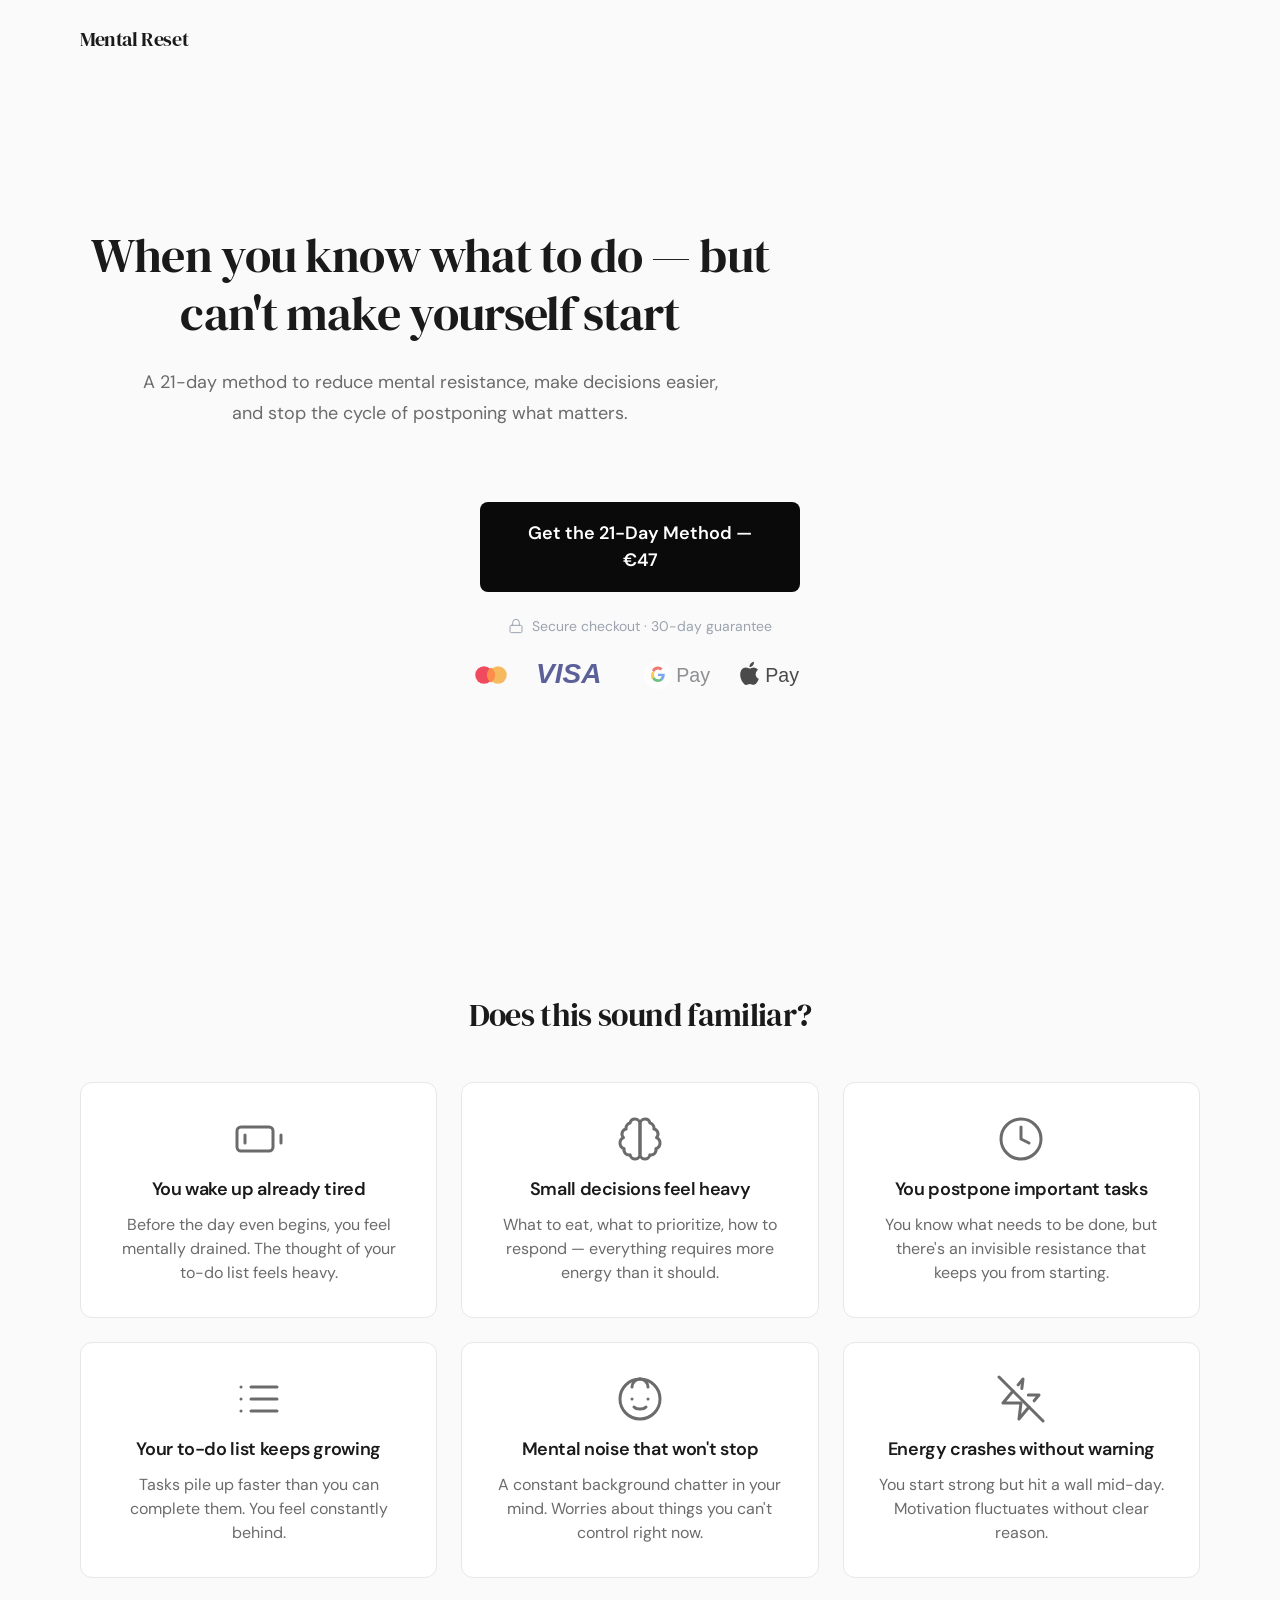
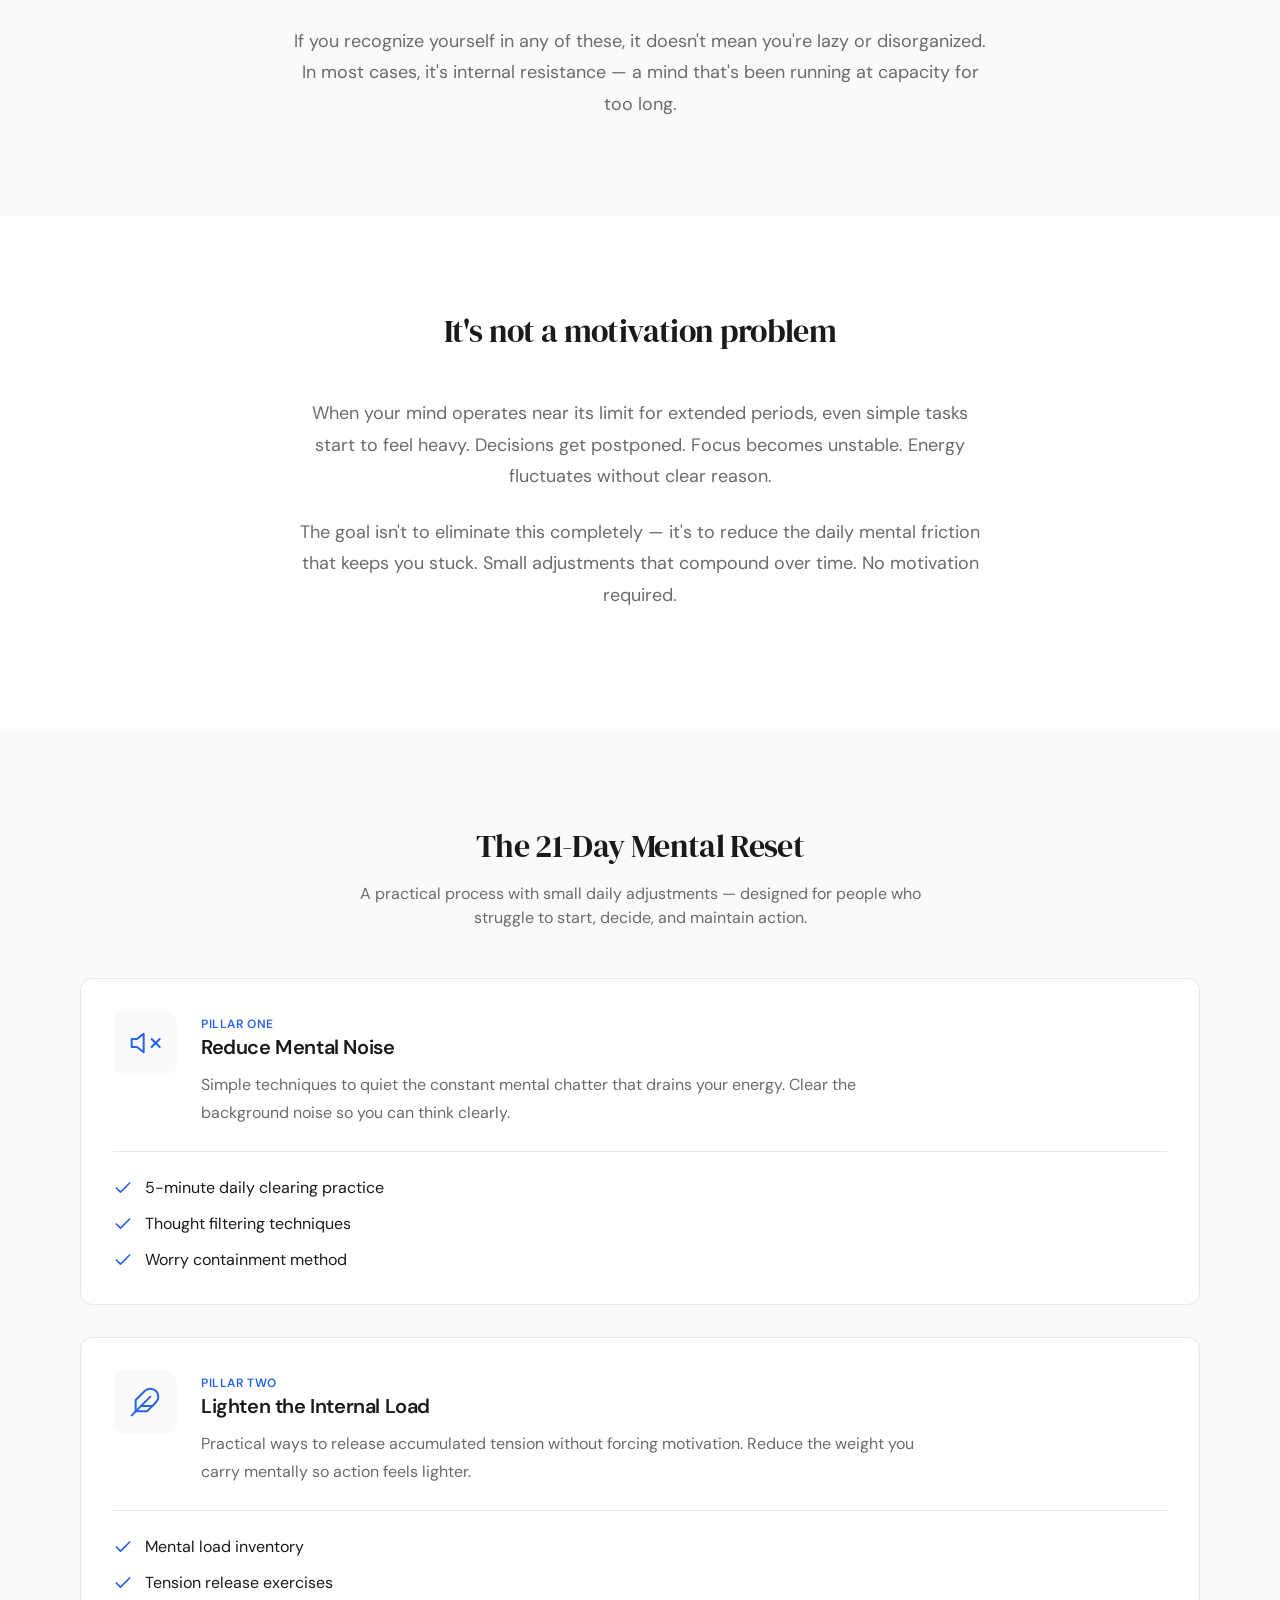
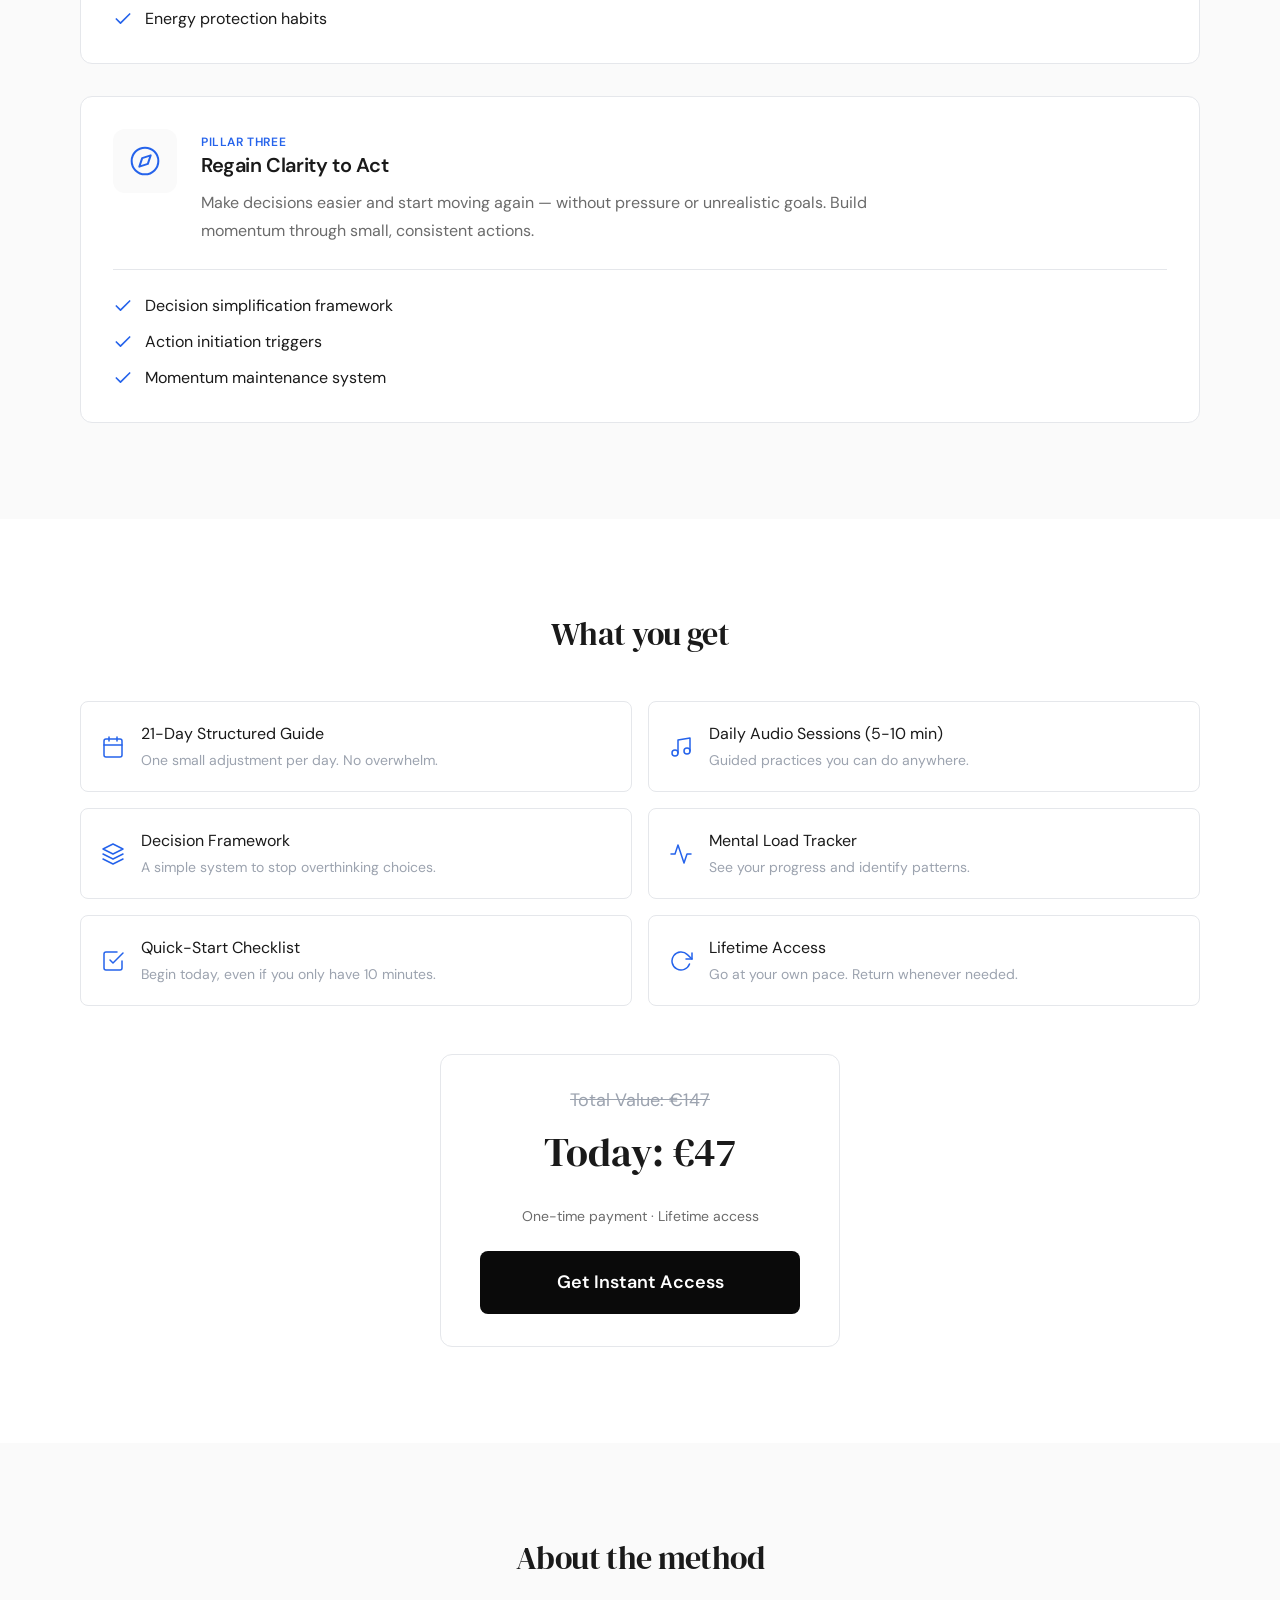
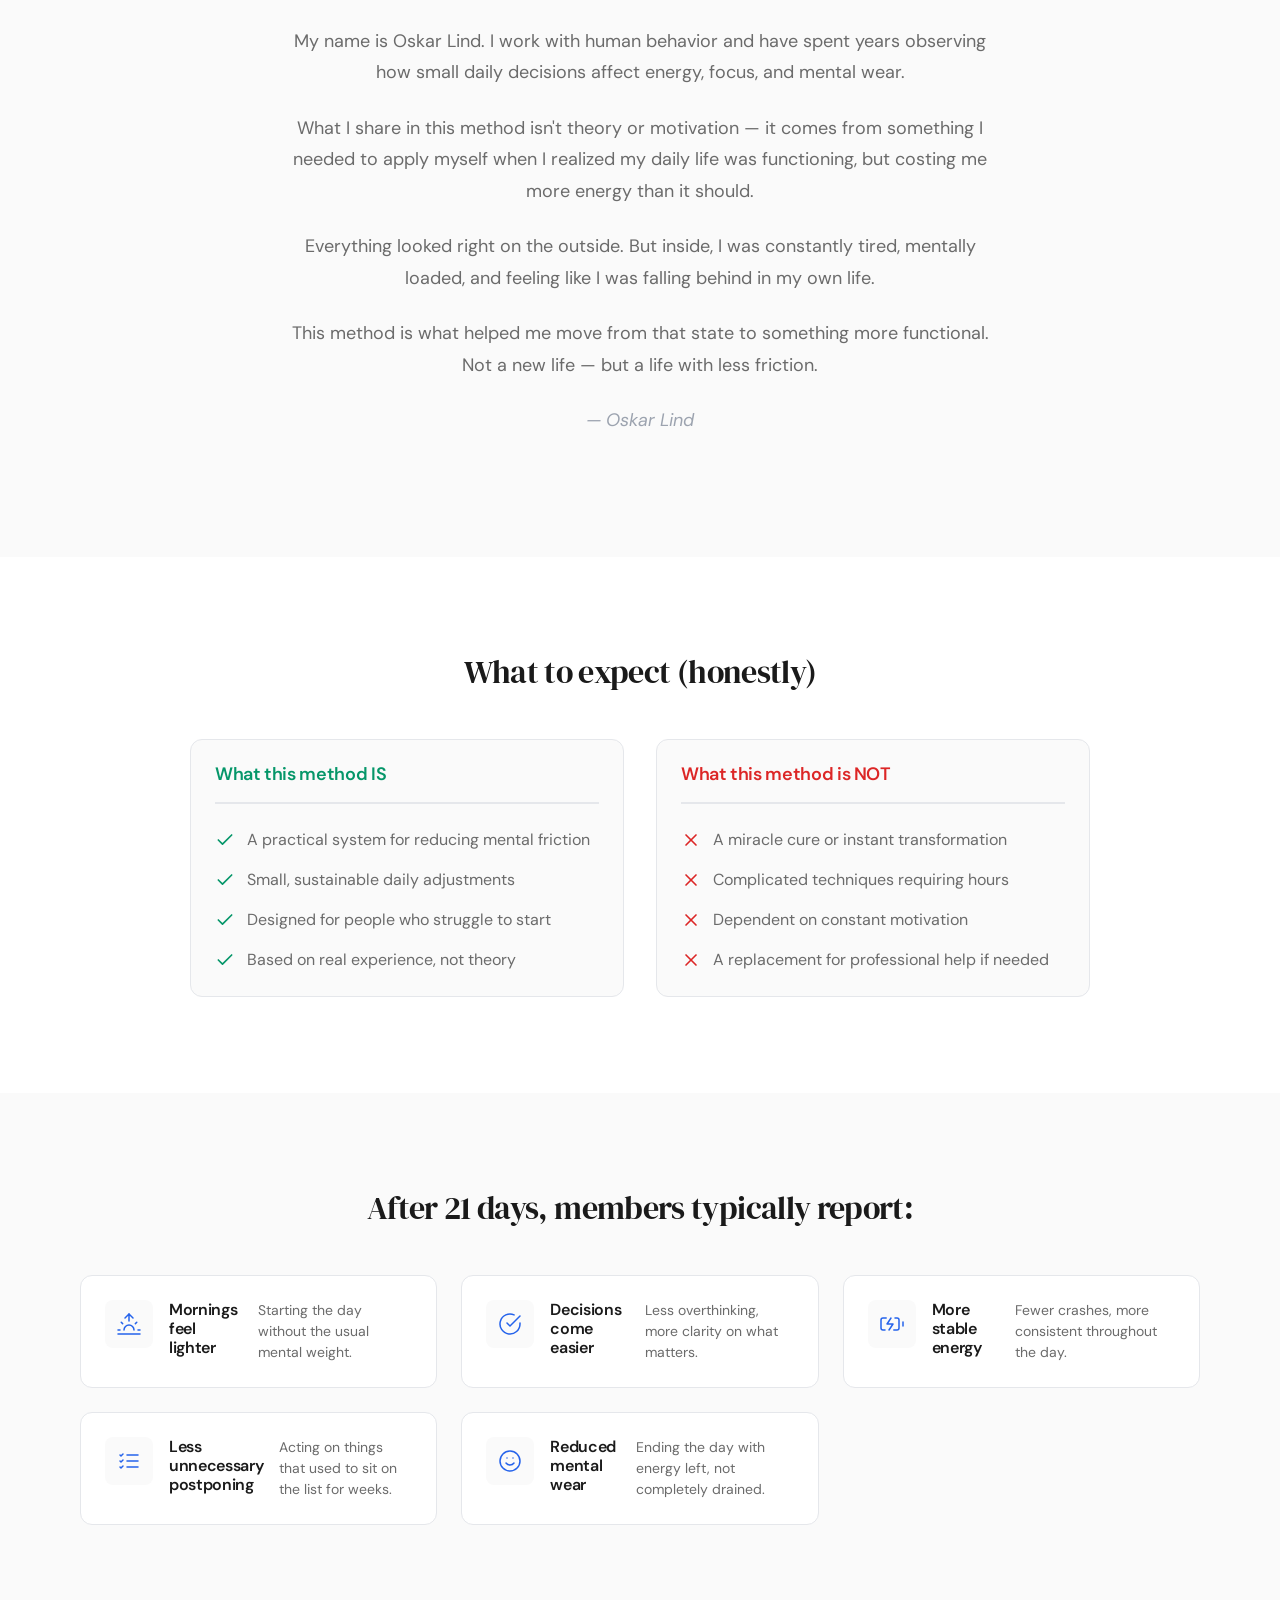
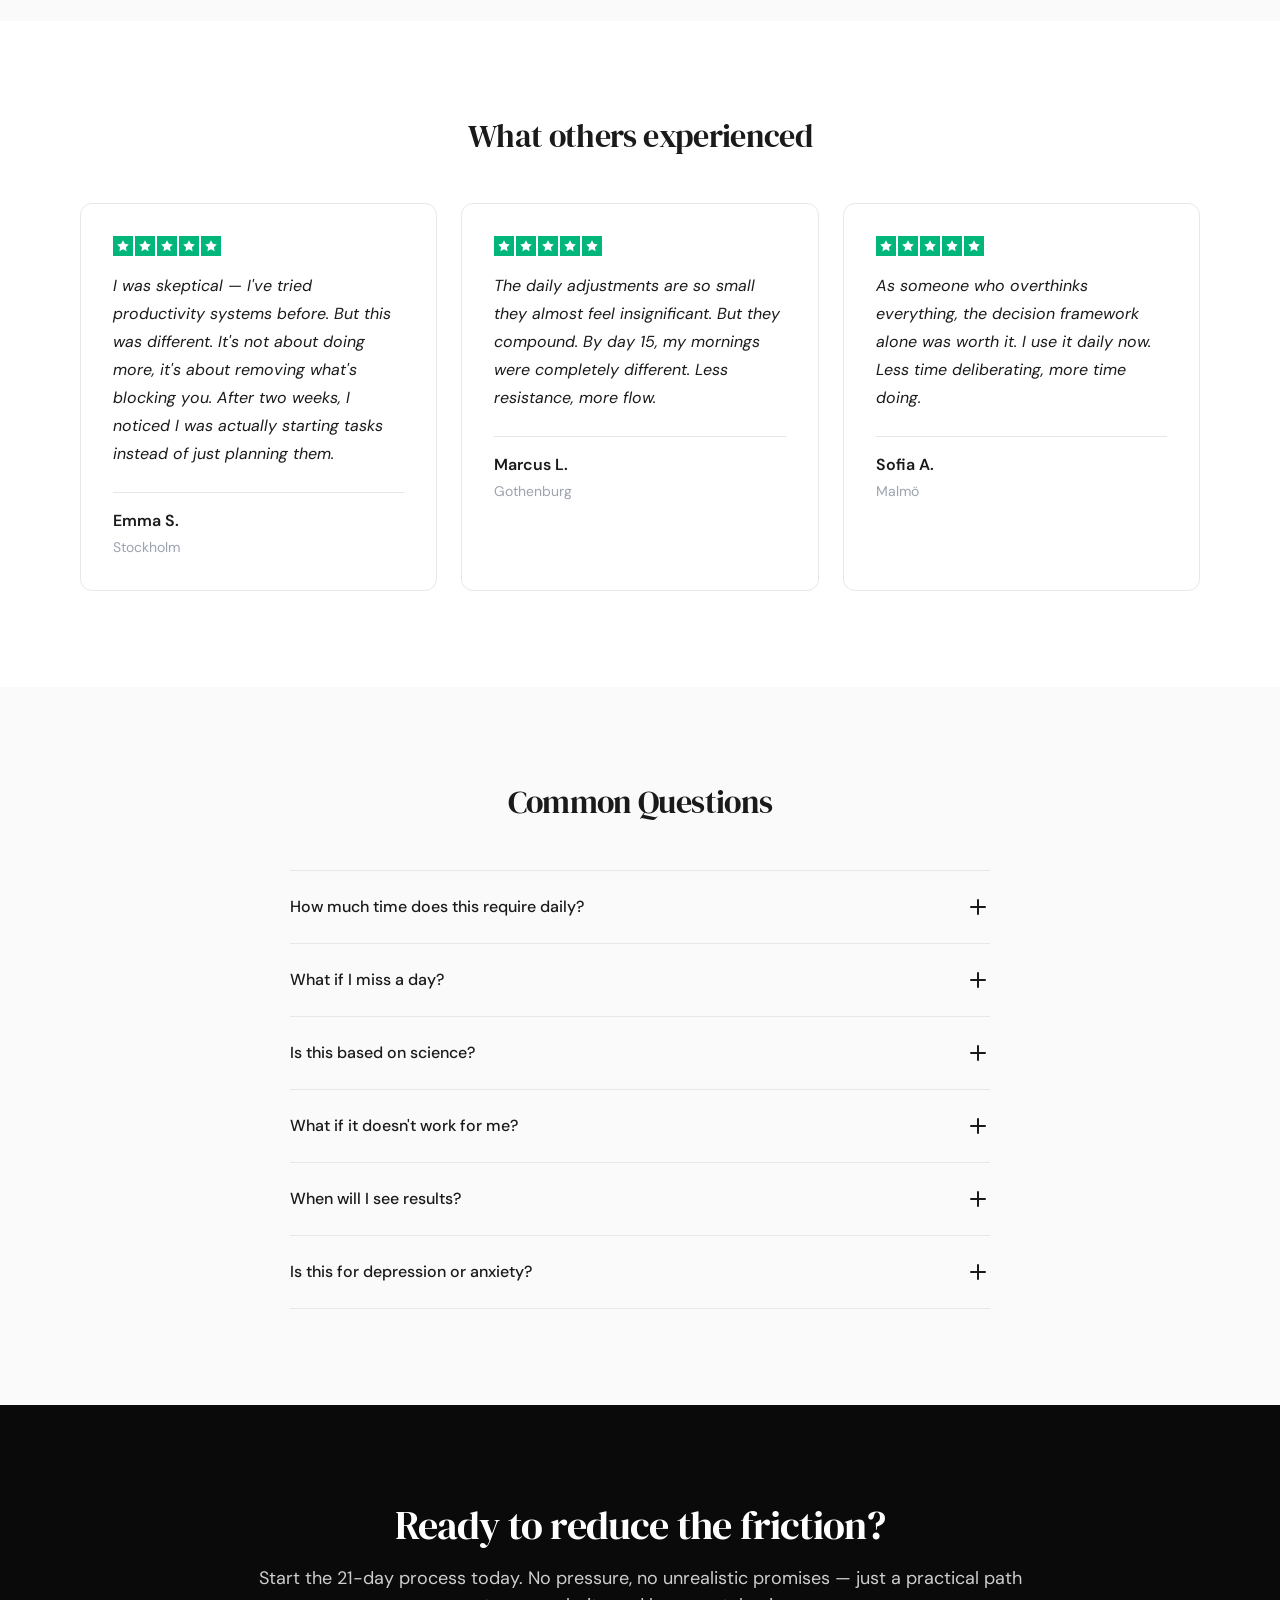
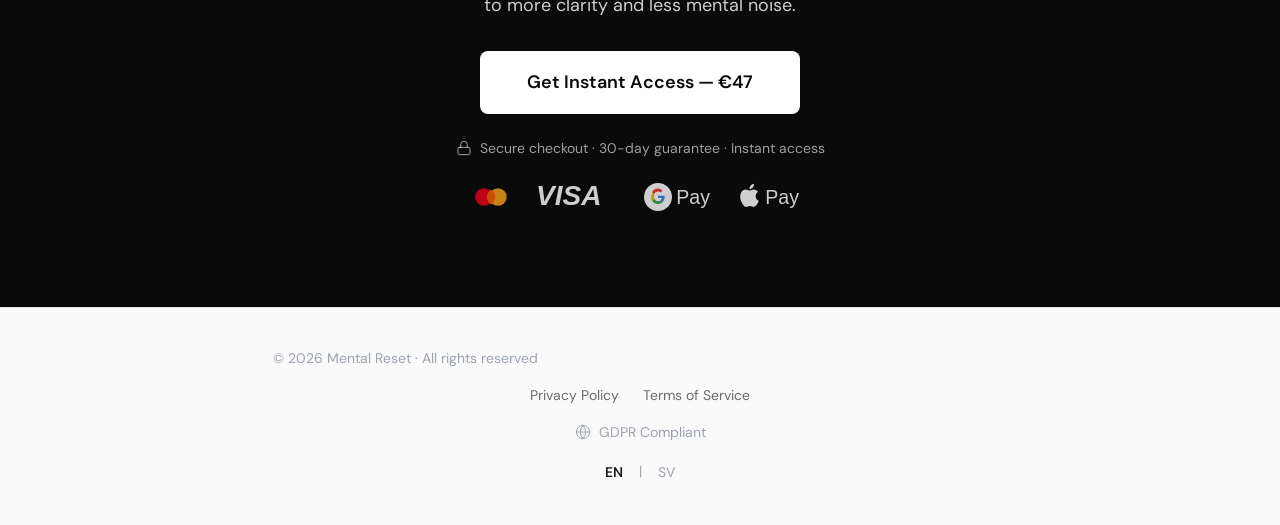
==== commit ece10ecb: "feat: Add Vturb video player to hero section - Add Vturb preload scripts to head for faster loading " ====
--- a/index.html
+++ b/index.html
@@ -30,6 +30,16 @@
 
   <!-- Favicon -->
   <link rel="icon" type="image/svg+xml" href="assets/favicon.svg">
+
+  <!-- Vturb Player Preloads -->
+  <script>!function(i,n){i._plt=i._plt||(n&&n.timeOrigin?n.timeOrigin+n.now():Date.now())}(window,performance);</script>
+  <link rel="preload" href="https://scripts.converteai.net/09016720-e5ac-42d0-808a-750807afe804/players/69601dbbd57dbf783269e41e/v4/player.js" as="script">
+  <link rel="preload" href="https://scripts.converteai.net/lib/js/smartplayer-wc/v4/smartplayer.js" as="script">
+  <link rel="preload" href="https://cdn.converteai.net/09016720-e5ac-42d0-808a-750807afe804/69601ca4e9321dd80f62cb90/main.m3u8" as="fetch">
+  <link rel="dns-prefetch" href="https://cdn.converteai.net">
+  <link rel="dns-prefetch" href="https://scripts.converteai.net">
+  <link rel="dns-prefetch" href="https://images.converteai.net">
+  <link rel="dns-prefetch" href="https://api.vturb.com.br">
 </head>
 <body>
 
@@ -56,19 +66,13 @@
       <!-- VSL Video Container -->
       <div class="vsl-container">
         <div class="vsl-wrapper">
-          <!-- Vturb player will be inserted here -->
-          <div class="vsl-placeholder" id="vsl-placeholder">
-            <div class="play-button">
-              <svg width="80" height="80" viewBox="0 0 80 80" fill="none" xmlns="http://www.w3.org/2000/svg">
-                <circle cx="40" cy="40" r="40" fill="rgba(255,255,255,0.95)"/>
-                <path d="M32 25L58 40L32 55V25Z" fill="#0A0A0A"/>
-              </svg>
-            </div>
-            <p data-i18n="hero.video">Watch the free presentation</p>
-          </div>
-          <!-- Example Vturb embed (uncomment and replace with your code):
-          <script src="https://scripts.converteai.net/YOUR_ID/players/YOUR_VIDEO_ID/player.js" async></script>
-          -->
+          <vturb-smartplayer id="vid-69601dbbd57dbf783269e41e" style="display: block; margin: 0 auto; width: 100%;"></vturb-smartplayer>
+          <script type="text/javascript">
+            var s=document.createElement("script");
+            s.src="https://scripts.converteai.net/09016720-e5ac-42d0-808a-750807afe804/players/69601dbbd57dbf783269e41e/v4/player.js",
+            s.async=!0,
+            document.head.appendChild(s);
+          </script>
         </div>
       </div>
 
@@ -927,8 +931,8 @@
         © 2026 Mental Reset · All rights reserved
       </p>
       <div class="footer__links">
-        <a href="/privacy" data-i18n="footer.privacy">Privacy Policy</a>
-        <a href="/terms" data-i18n="footer.terms">Terms of Service</a>
+        <a href="privacy.html" data-i18n="footer.privacy">Privacy Policy</a>
+        <a href="terms.html" data-i18n="footer.terms">Terms of Service</a>
       </div>
       <div class="footer__gdpr">
         <svg class="icon-sm" viewBox="0 0 24 24" fill="none" stroke="currentColor" stroke-width="1.5" stroke-linecap="round" stroke-linejoin="round">
--- a/styles/main.css
+++ b/styles/main.css
@@ -265,60 +265,31 @@
 .vsl-container {
   width: 100%;
   max-width: 800px;
-  margin: 0 auto;
+  margin: 0 auto var(--space-8);
   padding: 0 var(--container-padding);
 }
 
 .vsl-wrapper {
   position: relative;
   width: 100%;
-  padding-bottom: 56.25%; /* 16:9 */
-  height: 0;
+  border-radius: var(--radius-lg);
   overflow: hidden;
+  background: #000;
+  box-shadow: 0 25px 50px -12px rgba(0, 0, 0, 0.25);
+}
+
+.vsl-wrapper vturb-smartplayer {
+  display: block;
+  width: 100%;
   border-radius: var(--radius-lg);
-  background: #000;
-  box-shadow: var(--shadow-large);
 }
 
 .vsl-wrapper iframe,
-.vsl-wrapper video,
-.vsl-wrapper > div {
-  position: absolute;
-  top: 0;
-  left: 0;
+.vsl-wrapper video {
   width: 100%;
   height: 100%;
   border: none;
-}
-
-.vsl-placeholder {
-  position: absolute;
-  top: 0;
-  left: 0;
-  width: 100%;
-  height: 100%;
-  display: flex;
-  flex-direction: column;
-  align-items: center;
-  justify-content: center;
-  background: linear-gradient(135deg, #1a1a1a 0%, #0a0a0a 100%);
-  color: var(--text-light);
-  cursor: pointer;
-  transition: var(--transition-base);
-}
-
-.vsl-placeholder:hover .play-button {
-  transform: scale(1.1);
-}
-
-.play-button {
-  transition: var(--transition-base);
-}
-
-.vsl-placeholder p {
-  margin-top: var(--space-4);
-  font-size: var(--text-sm);
-  color: rgba(255, 255, 255, 0.6);
+  border-radius: var(--radius-lg);
 }
 
 /* ==========================================================================
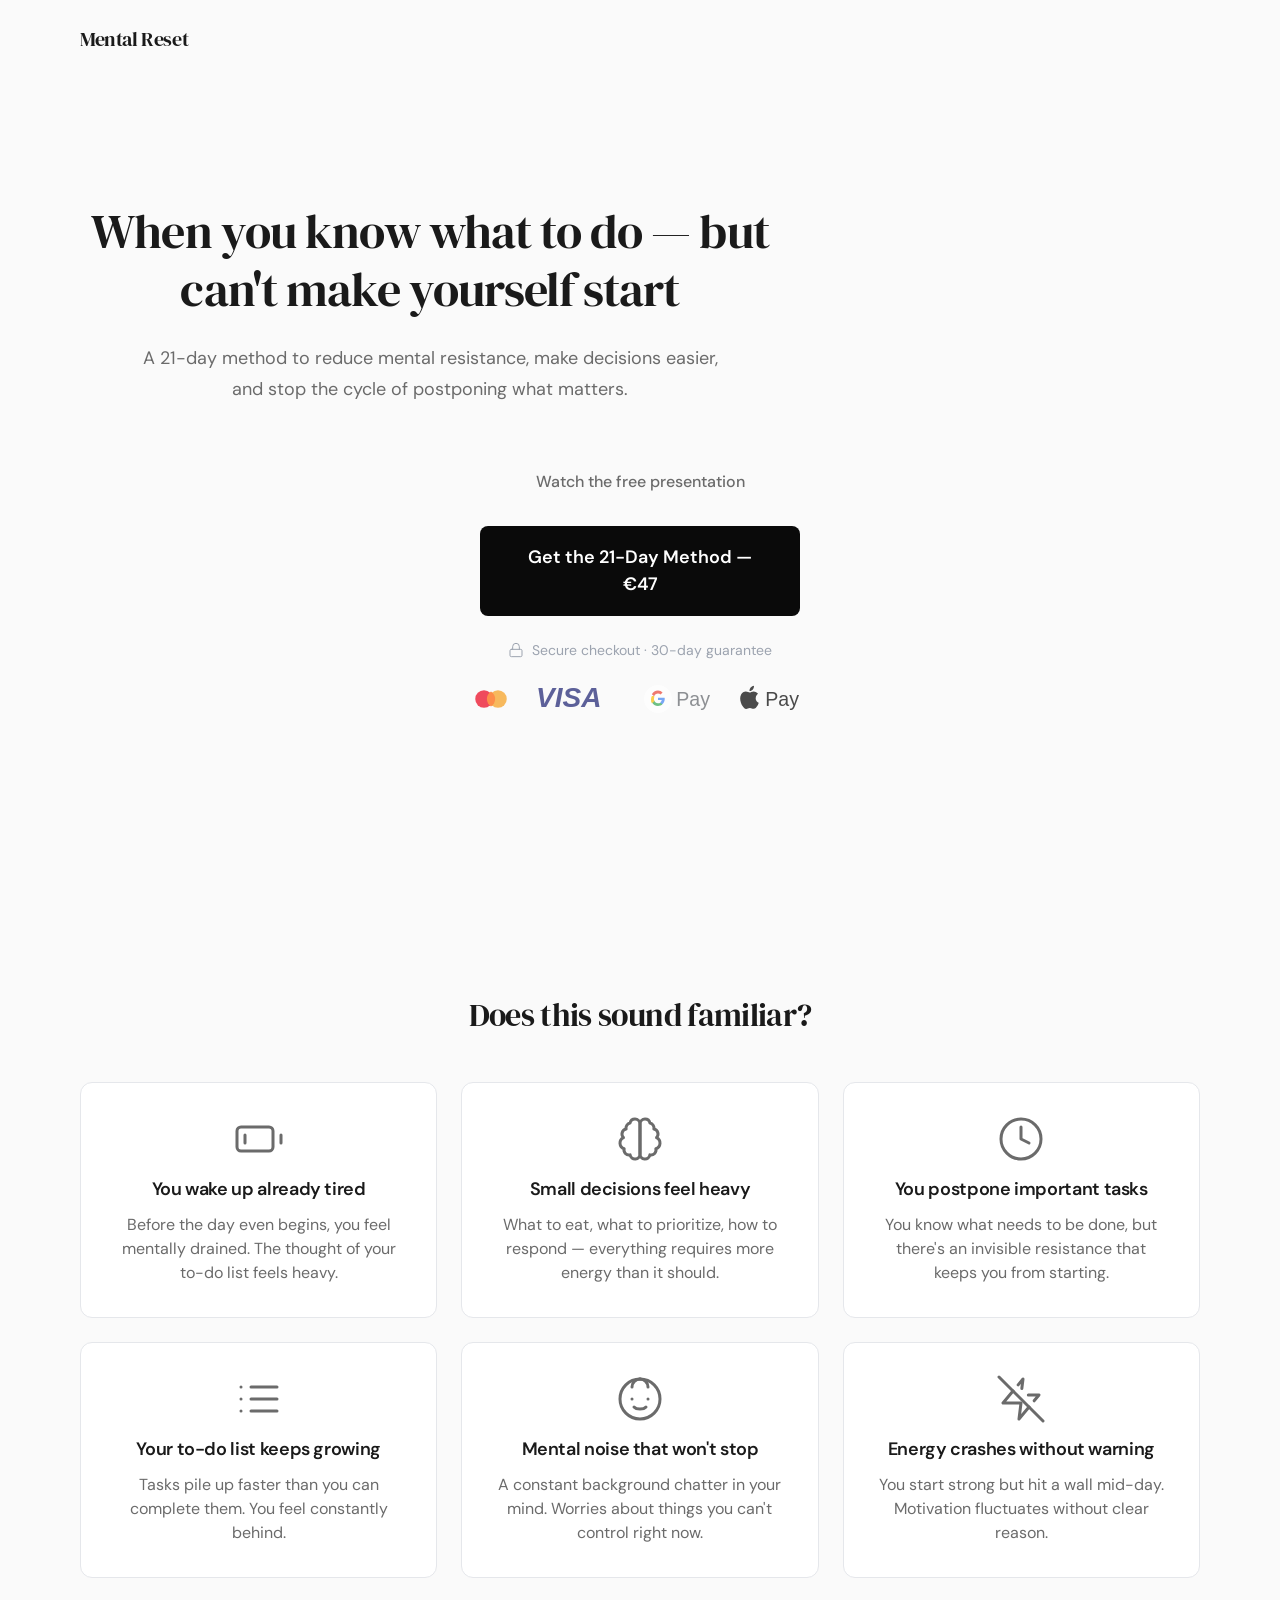
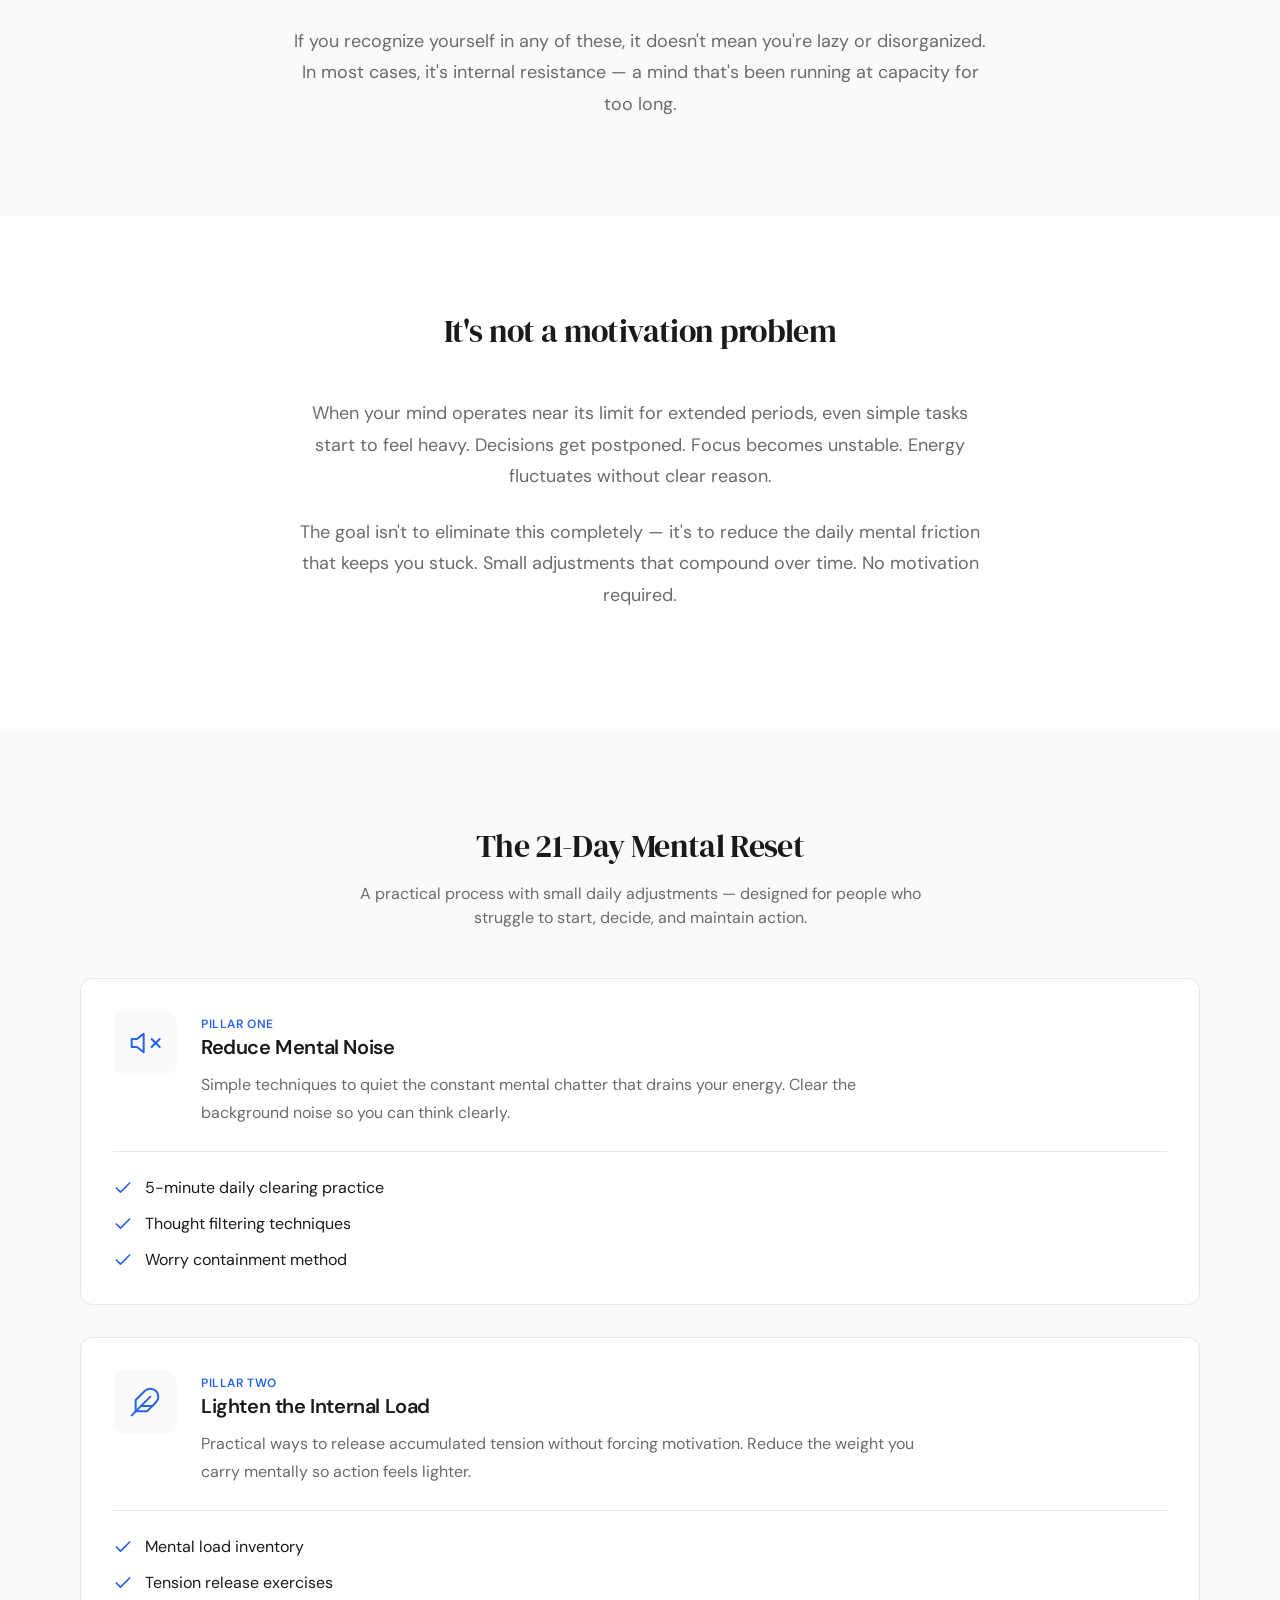
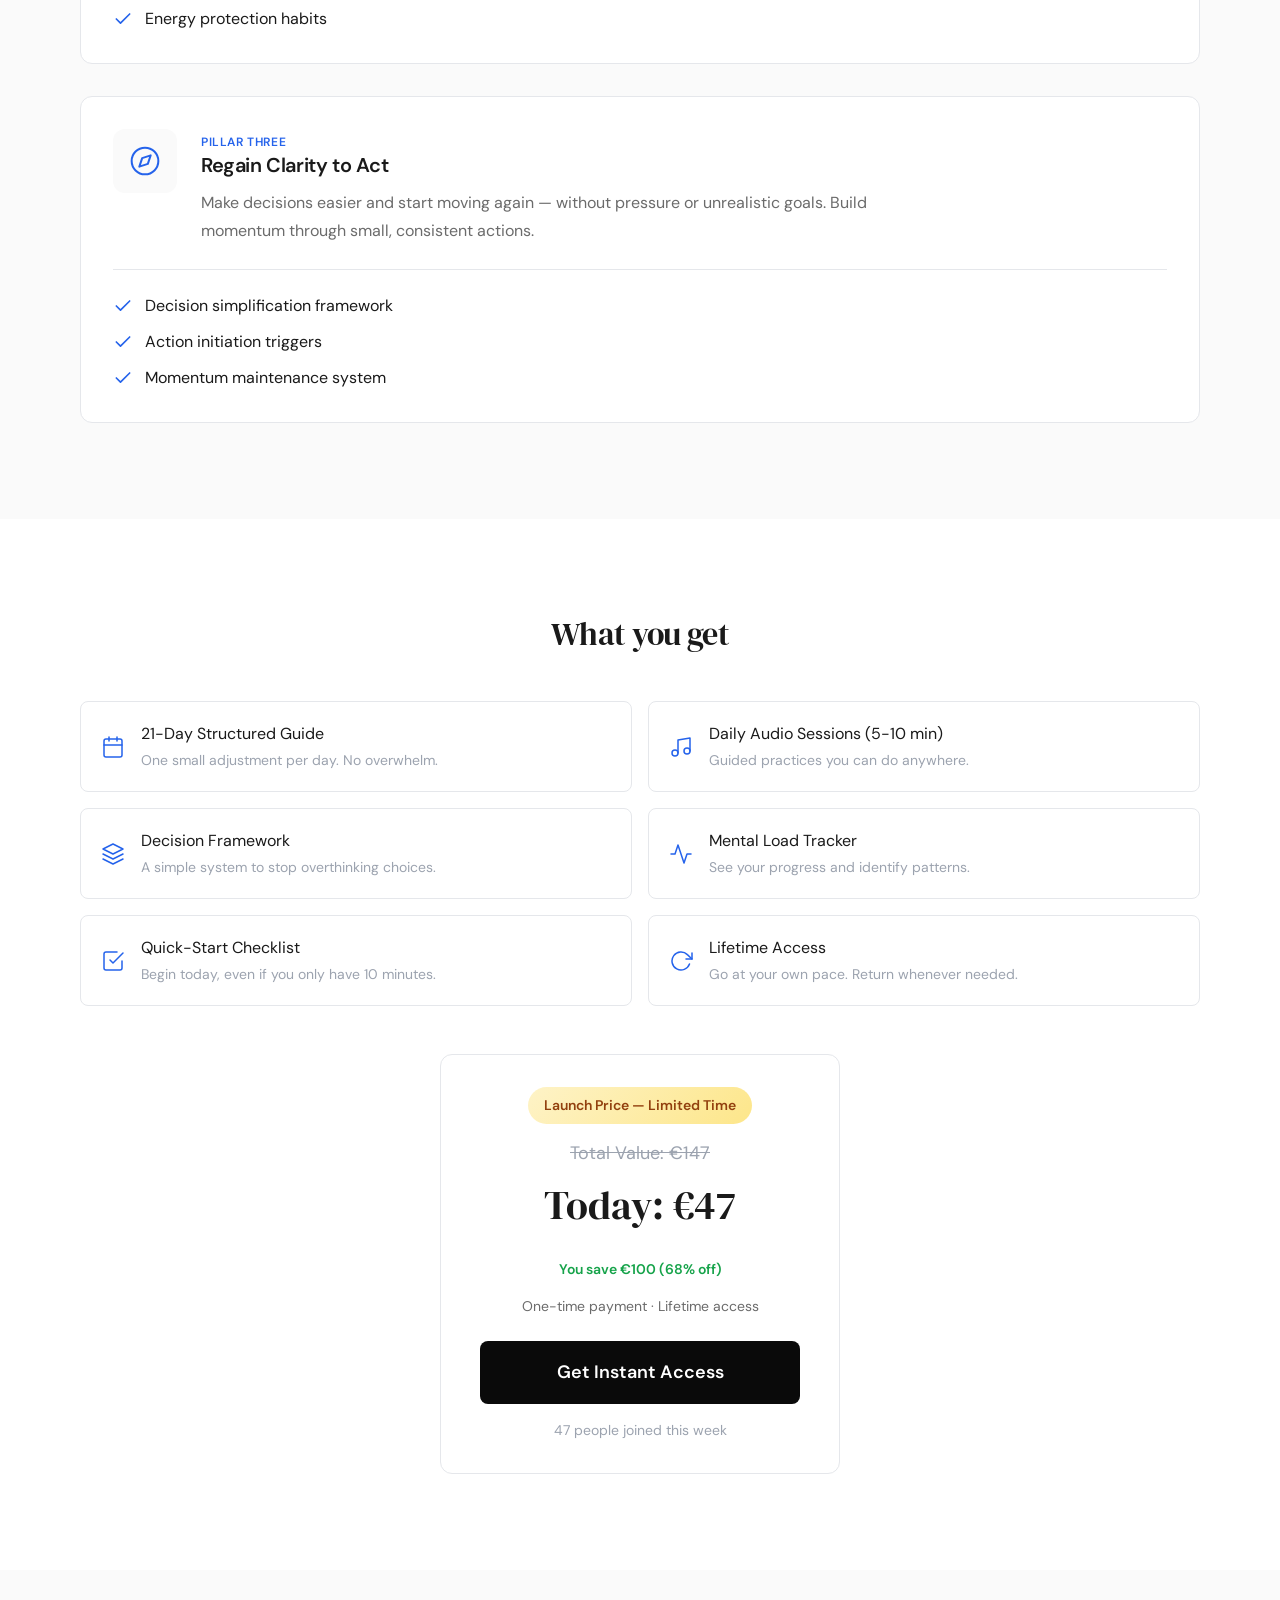
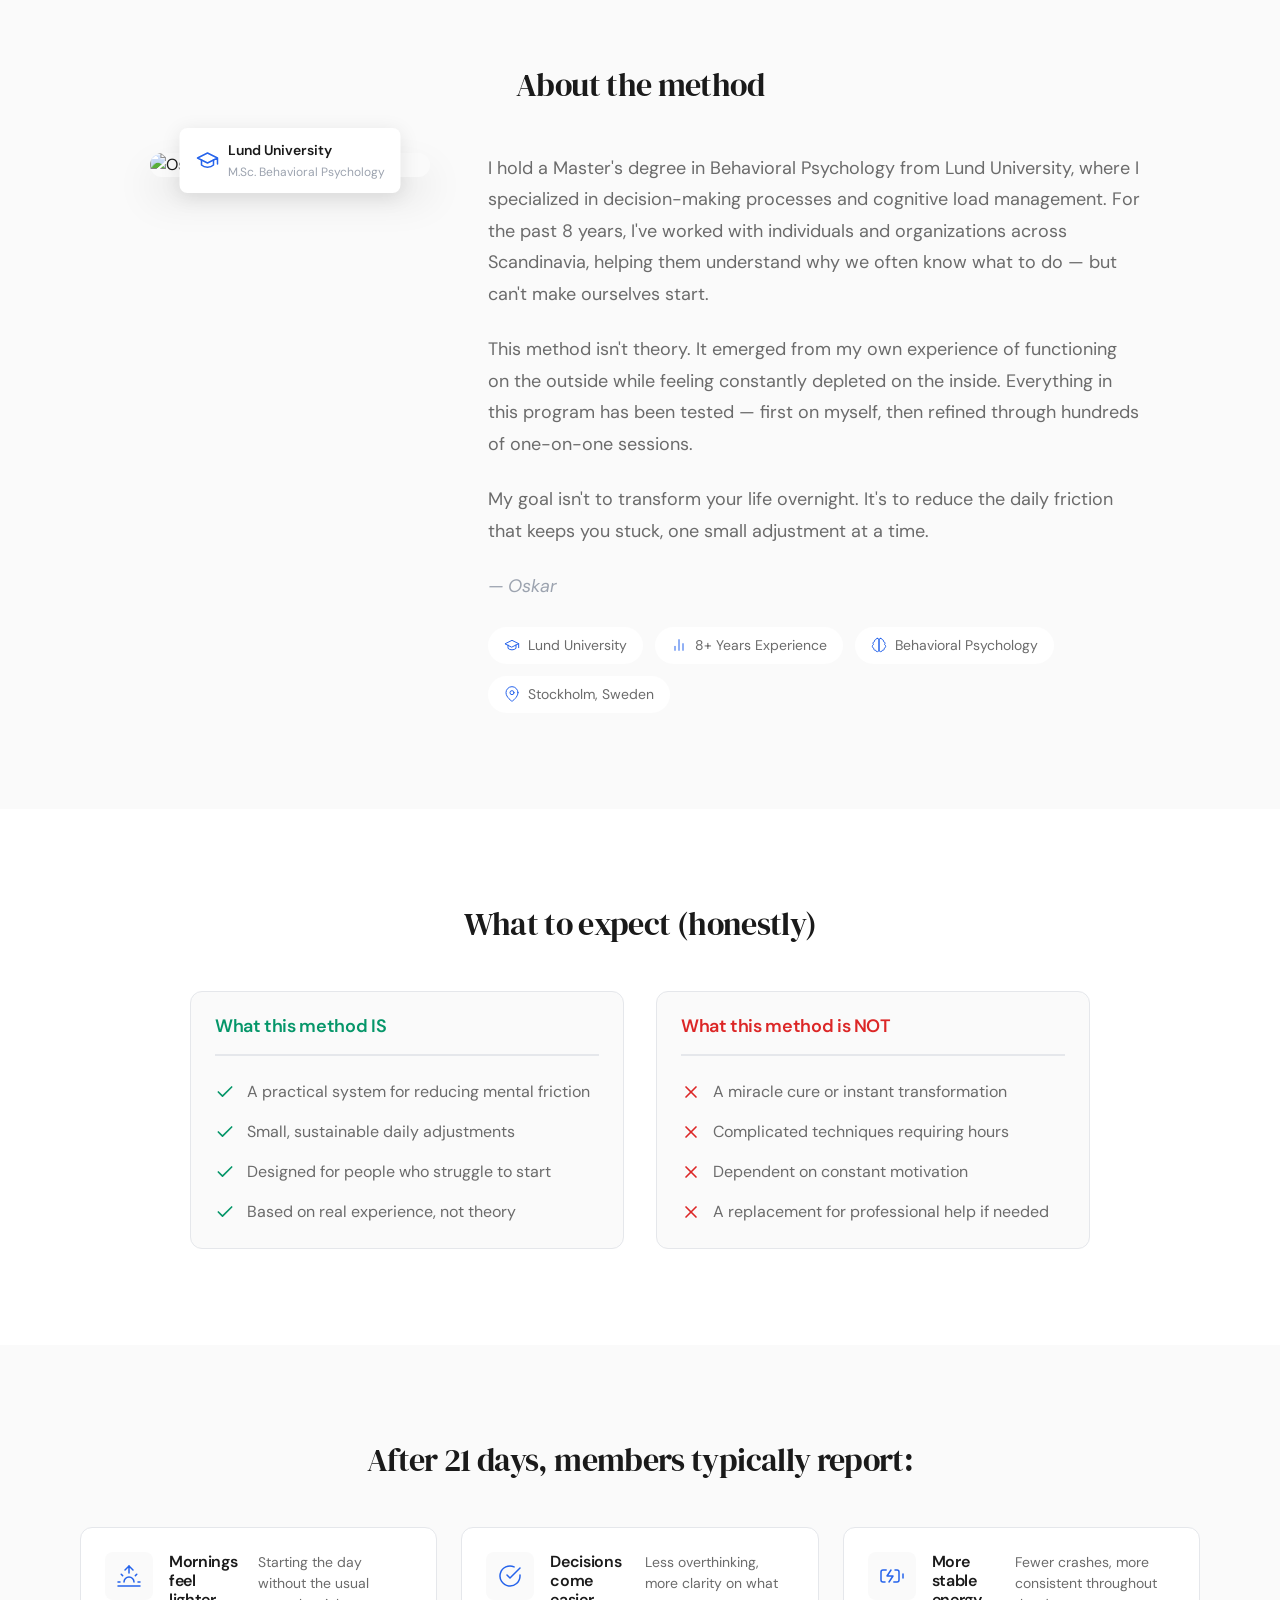
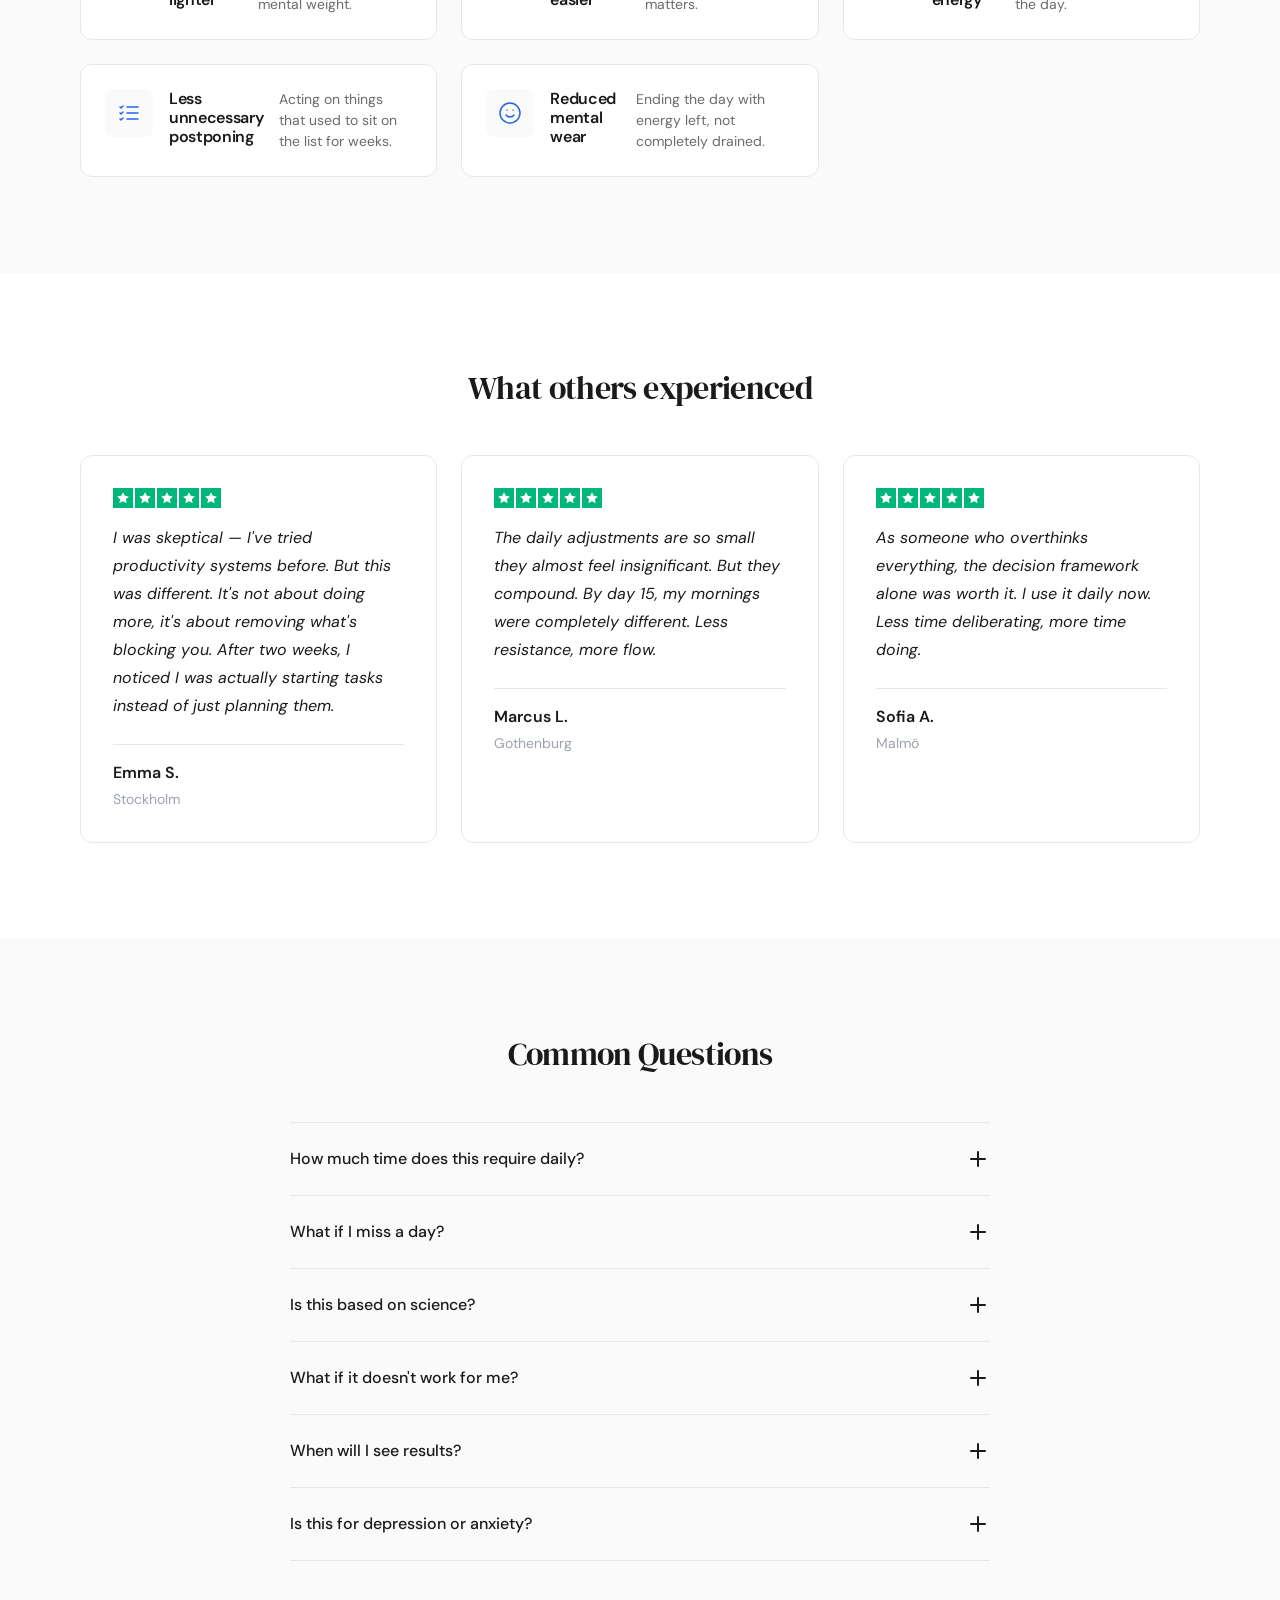
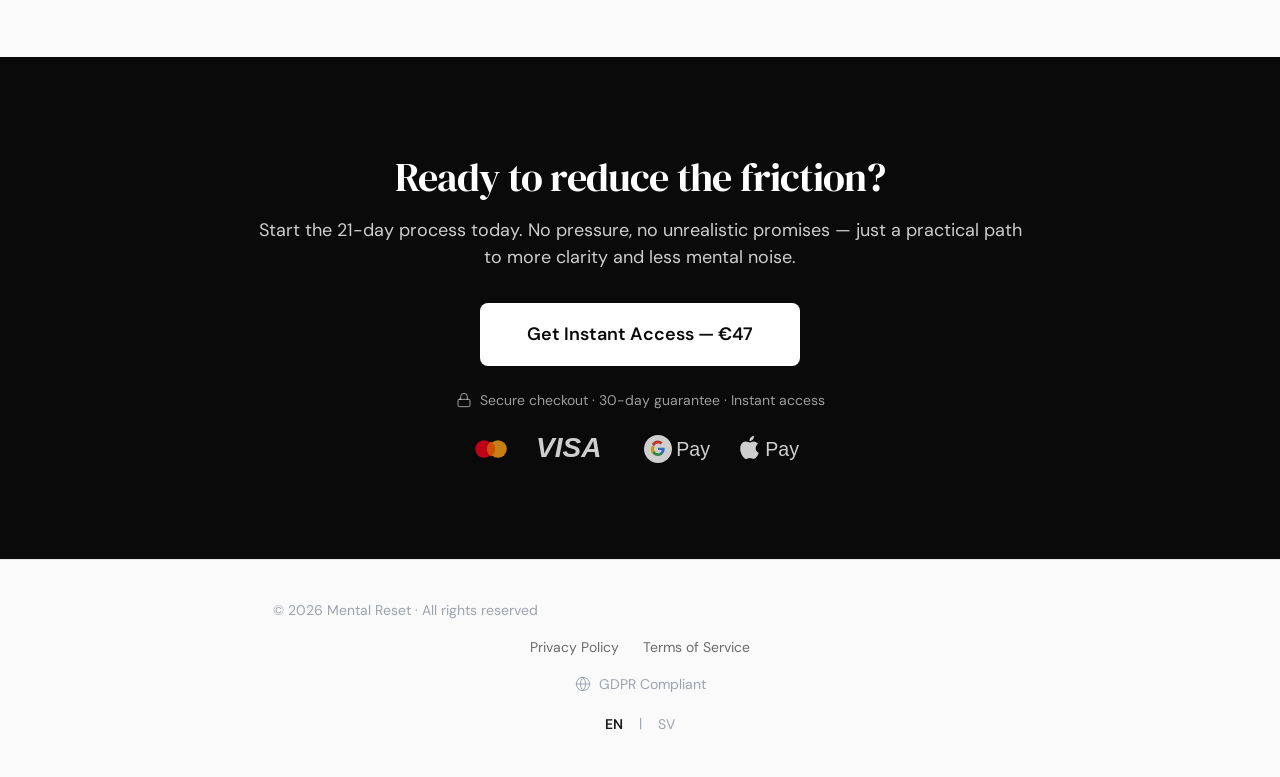
==== commit a0424554: "feat: Add About section with photo, Meta Pixel tracking, and urgency elements - Update About section" ====
--- a/index.html
+++ b/index.html
@@ -40,6 +40,31 @@
   <link rel="dns-prefetch" href="https://scripts.converteai.net">
   <link rel="dns-prefetch" href="https://images.converteai.net">
   <link rel="dns-prefetch" href="https://api.vturb.com.br">
+
+  <!-- Meta Pixel Code -->
+  <script>
+    !function(f,b,e,v,n,t,s)
+    {if(f.fbq)return;n=f.fbq=function(){n.callMethod?
+    n.callMethod.apply(n,arguments):n.queue.push(arguments)};
+    if(!f._fbq)f._fbq=n;n.push=n;n.loaded=!0;n.version='2.0';
+    n.queue=[];t=b.createElement(e);t.async=!0;
+    t.src=v;s=b.getElementsByTagName(e)[0];
+    s.parentNode.insertBefore(t,s)}(window, document,'script',
+    'https://connect.facebook.net/en_US/fbevents.js');
+    fbq('init', 'YOUR_PIXEL_ID'); // Replace YOUR_PIXEL_ID with your actual Meta Pixel ID
+    fbq('track', 'PageView');
+    fbq('track', 'ViewContent', {
+      content_name: '21-Day Mental Reset',
+      content_category: 'Landing Page',
+      value: 47.00,
+      currency: 'EUR'
+    });
+  </script>
+  <noscript>
+    <img height="1" width="1" style="display:none"
+         src="https://www.facebook.com/tr?id=YOUR_PIXEL_ID&ev=PageView&noscript=1"/>
+  </noscript>
+  <!-- End Meta Pixel Code -->
 </head>
 <body>
 
@@ -63,8 +88,17 @@
         </p>
       </div>
 
+      <!-- Watch Video Link -->
+      <a href="#vsl-video" class="hero__video-link" data-i18n="hero.video">
+        <svg class="icon" viewBox="0 0 24 24" fill="none" stroke="currentColor" stroke-width="1.5" stroke-linecap="round" stroke-linejoin="round">
+          <circle cx="12" cy="12" r="10"/>
+          <polygon points="10 8 16 12 10 16 10 8" fill="currentColor"/>
+        </svg>
+        Watch the free presentation
+      </a>
+
       <!-- VSL Video Container -->
-      <div class="vsl-container">
+      <div class="vsl-container" id="vsl-video">
         <div class="vsl-wrapper">
           <vturb-smartplayer id="vid-69601dbbd57dbf783269e41e" style="display: block; margin: 0 auto; width: 100%;"></vturb-smartplayer>
           <script type="text/javascript">
@@ -473,12 +507,24 @@
       </div>
 
       <div class="pricing-box">
+        <div class="urgency-badge" data-i18n="pricing.urgency">
+          <svg class="urgency-badge__icon" viewBox="0 0 24 24" fill="none" stroke="currentColor" stroke-width="2" stroke-linecap="round" stroke-linejoin="round">
+            <circle cx="12" cy="12" r="10"/>
+            <polyline points="12 6 12 12 16 14"/>
+          </svg>
+          Launch Price — Limited Time
+        </div>
         <div class="pricing-box__original" data-i18n="pricing.value">Total Value: €147</div>
         <div class="pricing-box__current" data-i18n="pricing.today">Today: €47</div>
+        <div class="pricing-box__savings" data-i18n="pricing.savings">You save €100 (68% off)</div>
         <div class="pricing-box__label" data-i18n="pricing.label">One-time payment · Lifetime access</div>
         <a href="https://buy.stripe.com/fZueVc1Xs2Ub31deiU3AY00" class="cta-button" target="_blank" rel="noopener" data-i18n="pricing.cta">
           Get Instant Access
         </a>
+        <div class="pricing-box__spots" data-i18n="pricing.spots">
+          <span class="spots-dot"></span>
+          47 people joined this week
+        </div>
       </div>
     </div>
   </section>
@@ -486,28 +532,75 @@
   <!-- ========================================================================
        SECTION 6: ABOUT THE CREATOR
        ======================================================================== -->
-  <section class="section section--lg">
+  <section class="section section--lg" id="about">
     <div class="container">
       <div class="section-header">
         <h2 data-i18n="about.title">About the method</h2>
       </div>
 
-      <div class="about-content">
-        <p data-i18n="about.p1">
-          My name is Oskar Lind. I work with human behavior and have spent years observing how small daily decisions affect energy, focus, and mental wear.
-        </p>
-        <p data-i18n="about.p2">
-          What I share in this method isn't theory or motivation — it comes from something I needed to apply myself when I realized my daily life was functioning, but costing me more energy than it should.
-        </p>
-        <p data-i18n="about.p3">
-          Everything looked right on the outside. But inside, I was constantly tired, mentally loaded, and feeling like I was falling behind in my own life.
-        </p>
-        <p data-i18n="about.p4">
-          This method is what helped me move from that state to something more functional. Not a new life — but a life with less friction.
-        </p>
-        <p class="about-signature" data-i18n="about.signature">
-          — Oskar Lind
-        </p>
+      <div class="about-grid">
+        <div class="about-photo">
+          <div class="about-photo__wrapper">
+            <img src="images/oskar-lind.jpg" alt="Oskar Lind" class="about-photo__img">
+            <div class="about-credential">
+              <svg class="about-credential__icon" viewBox="0 0 24 24" fill="none" stroke="currentColor" stroke-width="1.5" stroke-linecap="round" stroke-linejoin="round">
+                <path d="M22 10v6M2 10l10-5 10 5-10 5z"/>
+                <path d="M6 12v5c3 3 9 3 12 0v-5"/>
+              </svg>
+              <div class="about-credential__text">
+                <span class="about-credential__school">Lund University</span>
+                <span class="about-credential__degree">M.Sc. Behavioral Psychology</span>
+              </div>
+            </div>
+          </div>
+        </div>
+
+        <div class="about-content">
+          <p data-i18n="about.p1">
+            I hold a Master's degree in Behavioral Psychology from Lund University, where I specialized in decision-making processes and cognitive load management. For the past 8 years, I've worked with individuals and organizations across Scandinavia, helping them understand why we often know what to do — but can't make ourselves start.
+          </p>
+          <p data-i18n="about.p2">
+            This method isn't theory. It emerged from my own experience of functioning on the outside while feeling constantly depleted on the inside. Everything in this program has been tested — first on myself, then refined through hundreds of one-on-one sessions.
+          </p>
+          <p data-i18n="about.p3">
+            My goal isn't to transform your life overnight. It's to reduce the daily friction that keeps you stuck, one small adjustment at a time.
+          </p>
+          <p class="about-signature" data-i18n="about.signature">
+            — Oskar
+          </p>
+
+          <div class="about-tags">
+            <div class="about-tag">
+              <svg class="about-tag__icon" viewBox="0 0 24 24" fill="none" stroke="currentColor" stroke-width="1.5" stroke-linecap="round" stroke-linejoin="round">
+                <path d="M22 10v6M2 10l10-5 10 5-10 5z"/>
+                <path d="M6 12v5c3 3 9 3 12 0v-5"/>
+              </svg>
+              <span data-i18n="about.tag1">Lund University</span>
+            </div>
+            <div class="about-tag">
+              <svg class="about-tag__icon" viewBox="0 0 24 24" fill="none" stroke="currentColor" stroke-width="1.5" stroke-linecap="round" stroke-linejoin="round">
+                <line x1="18" y1="20" x2="18" y2="10"/>
+                <line x1="12" y1="20" x2="12" y2="4"/>
+                <line x1="6" y1="20" x2="6" y2="14"/>
+              </svg>
+              <span data-i18n="about.tag2">8+ Years Experience</span>
+            </div>
+            <div class="about-tag">
+              <svg class="about-tag__icon" viewBox="0 0 24 24" fill="none" stroke="currentColor" stroke-width="1.5" stroke-linecap="round" stroke-linejoin="round">
+                <path d="M9.5 2A2.5 2.5 0 0 1 12 4.5v15a2.5 2.5 0 0 1-4.96.44 2.5 2.5 0 0 1-2.96-3.08 3 3 0 0 1-.34-5.58 2.5 2.5 0 0 1 1.32-4.24 2.5 2.5 0 0 1 1.98-3A2.5 2.5 0 0 1 9.5 2Z"/>
+                <path d="M14.5 2A2.5 2.5 0 0 0 12 4.5v15a2.5 2.5 0 0 0 4.96.44 2.5 2.5 0 0 0 2.96-3.08 3 3 0 0 0 .34-5.58 2.5 2.5 0 0 0-1.32-4.24 2.5 2.5 0 0 0-1.98-3A2.5 2.5 0 0 0 14.5 2Z"/>
+              </svg>
+              <span data-i18n="about.tag3">Behavioral Psychology</span>
+            </div>
+            <div class="about-tag">
+              <svg class="about-tag__icon" viewBox="0 0 24 24" fill="none" stroke="currentColor" stroke-width="1.5" stroke-linecap="round" stroke-linejoin="round">
+                <path d="M21 10c0 7-9 13-9 13s-9-6-9-13a9 9 0 0 1 18 0z"/>
+                <circle cx="12" cy="10" r="3"/>
+              </svg>
+              <span data-i18n="about.tag4">Stockholm, Sweden</span>
+            </div>
+          </div>
+        </div>
       </div>
     </div>
   </section>
--- a/styles/main.css
+++ b/styles/main.css
@@ -217,6 +217,29 @@
 .hero__trust svg {
   width: 16px;
   height: 16px;
+}
+
+.hero__video-link {
+  display: inline-flex;
+  align-items: center;
+  justify-content: center;
+  gap: var(--space-2);
+  margin-top: var(--space-6);
+  color: var(--text-secondary);
+  font-size: var(--text-base);
+  font-weight: 500;
+  text-decoration: none;
+  transition: color 0.2s ease, transform 0.2s ease;
+}
+
+.hero__video-link:hover {
+  color: var(--primary);
+  transform: translateY(-1px);
+}
+
+.hero__video-link svg {
+  width: 24px;
+  height: 24px;
 }
 
 /* Payment Methods */
@@ -636,6 +659,58 @@
   margin-bottom: var(--space-6);
 }
 
+.pricing-box__savings {
+  font-size: var(--text-sm);
+  color: #16A34A;
+  font-weight: 600;
+  margin-bottom: var(--space-4);
+}
+
+.pricing-box__spots {
+  display: flex;
+  align-items: center;
+  justify-content: center;
+  gap: var(--space-2);
+  margin-top: var(--space-4);
+  font-size: var(--text-sm);
+  color: var(--text-muted);
+}
+
+.spots-dot {
+  width: 8px;
+  height: 8px;
+  background: #16A34A;
+  border-radius: 50%;
+  animation: pulse 2s infinite;
+}
+
+@keyframes pulse {
+  0%, 100% {
+    opacity: 1;
+  }
+  50% {
+    opacity: 0.5;
+  }
+}
+
+.urgency-badge {
+  display: inline-flex;
+  align-items: center;
+  gap: var(--space-2);
+  padding: var(--space-2) var(--space-4);
+  background: linear-gradient(135deg, #FEF3C7 0%, #FDE68A 100%);
+  color: #92400E;
+  font-size: var(--text-sm);
+  font-weight: 600;
+  border-radius: var(--radius-full);
+  margin-bottom: var(--space-4);
+}
+
+.urgency-badge__icon {
+  width: 16px;
+  height: 16px;
+}
+
 /* ==========================================================================
    Testimonials Section
    ========================================================================== */
@@ -699,11 +774,93 @@
    ========================================================================== */
 
 .credibility-content,
-.reframe-content,
-.about-content {
+.reframe-content {
   max-width: 700px;
   margin: 0 auto;
   text-align: center;
+}
+
+/* About Section with Photo */
+.about-grid {
+  display: grid;
+  grid-template-columns: 1fr;
+  gap: var(--space-10);
+  max-width: 1000px;
+  margin: 0 auto;
+  align-items: start;
+}
+
+@media (min-width: 768px) {
+  .about-grid {
+    grid-template-columns: 300px 1fr;
+    gap: var(--space-12);
+  }
+}
+
+.about-photo {
+  display: flex;
+  justify-content: center;
+}
+
+.about-photo__wrapper {
+  position: relative;
+  width: 100%;
+  max-width: 280px;
+}
+
+.about-photo__img {
+  width: 100%;
+  border-radius: var(--radius-lg);
+  box-shadow: 0 20px 40px rgba(0, 0, 0, 0.1);
+}
+
+.about-credential {
+  position: absolute;
+  bottom: -16px;
+  left: 50%;
+  transform: translateX(-50%);
+  display: flex;
+  align-items: center;
+  gap: var(--space-2);
+  background: white;
+  padding: var(--space-3) var(--space-4);
+  border-radius: var(--radius-md);
+  box-shadow: 0 4px 20px rgba(0, 0, 0, 0.1);
+  white-space: nowrap;
+}
+
+.about-credential__icon {
+  width: 24px;
+  height: 24px;
+  color: var(--accent-blue);
+  flex-shrink: 0;
+}
+
+.about-credential__text {
+  display: flex;
+  flex-direction: column;
+  gap: 2px;
+}
+
+.about-credential__school {
+  font-size: var(--text-sm);
+  font-weight: 600;
+  color: var(--text-primary);
+}
+
+.about-credential__degree {
+  font-size: var(--text-xs);
+  color: var(--text-muted);
+}
+
+.about-content {
+  text-align: left;
+}
+
+@media (max-width: 767px) {
+  .about-content {
+    text-align: center;
+  }
 }
 
 .credibility-content p,
@@ -712,12 +869,45 @@
   font-size: var(--text-lg);
   line-height: var(--leading-relaxed);
   margin: 0 auto var(--space-6);
+  max-width: none;
 }
 
 .about-signature {
   font-style: italic;
   color: var(--text-muted);
-  margin-top: var(--space-8);
+  margin-top: var(--space-4);
+  margin-bottom: var(--space-8);
+}
+
+.about-tags {
+  display: flex;
+  flex-wrap: wrap;
+  gap: var(--space-3);
+  justify-content: flex-start;
+}
+
+@media (max-width: 767px) {
+  .about-tags {
+    justify-content: center;
+  }
+}
+
+.about-tag {
+  display: flex;
+  align-items: center;
+  gap: var(--space-2);
+  padding: var(--space-2) var(--space-4);
+  background: var(--bg-secondary);
+  border-radius: var(--radius-full);
+  font-size: var(--text-sm);
+  color: var(--text-secondary);
+}
+
+.about-tag__icon {
+  width: 16px;
+  height: 16px;
+  color: var(--accent-blue);
+  flex-shrink: 0;
 }
 
 /* Expectations Section */
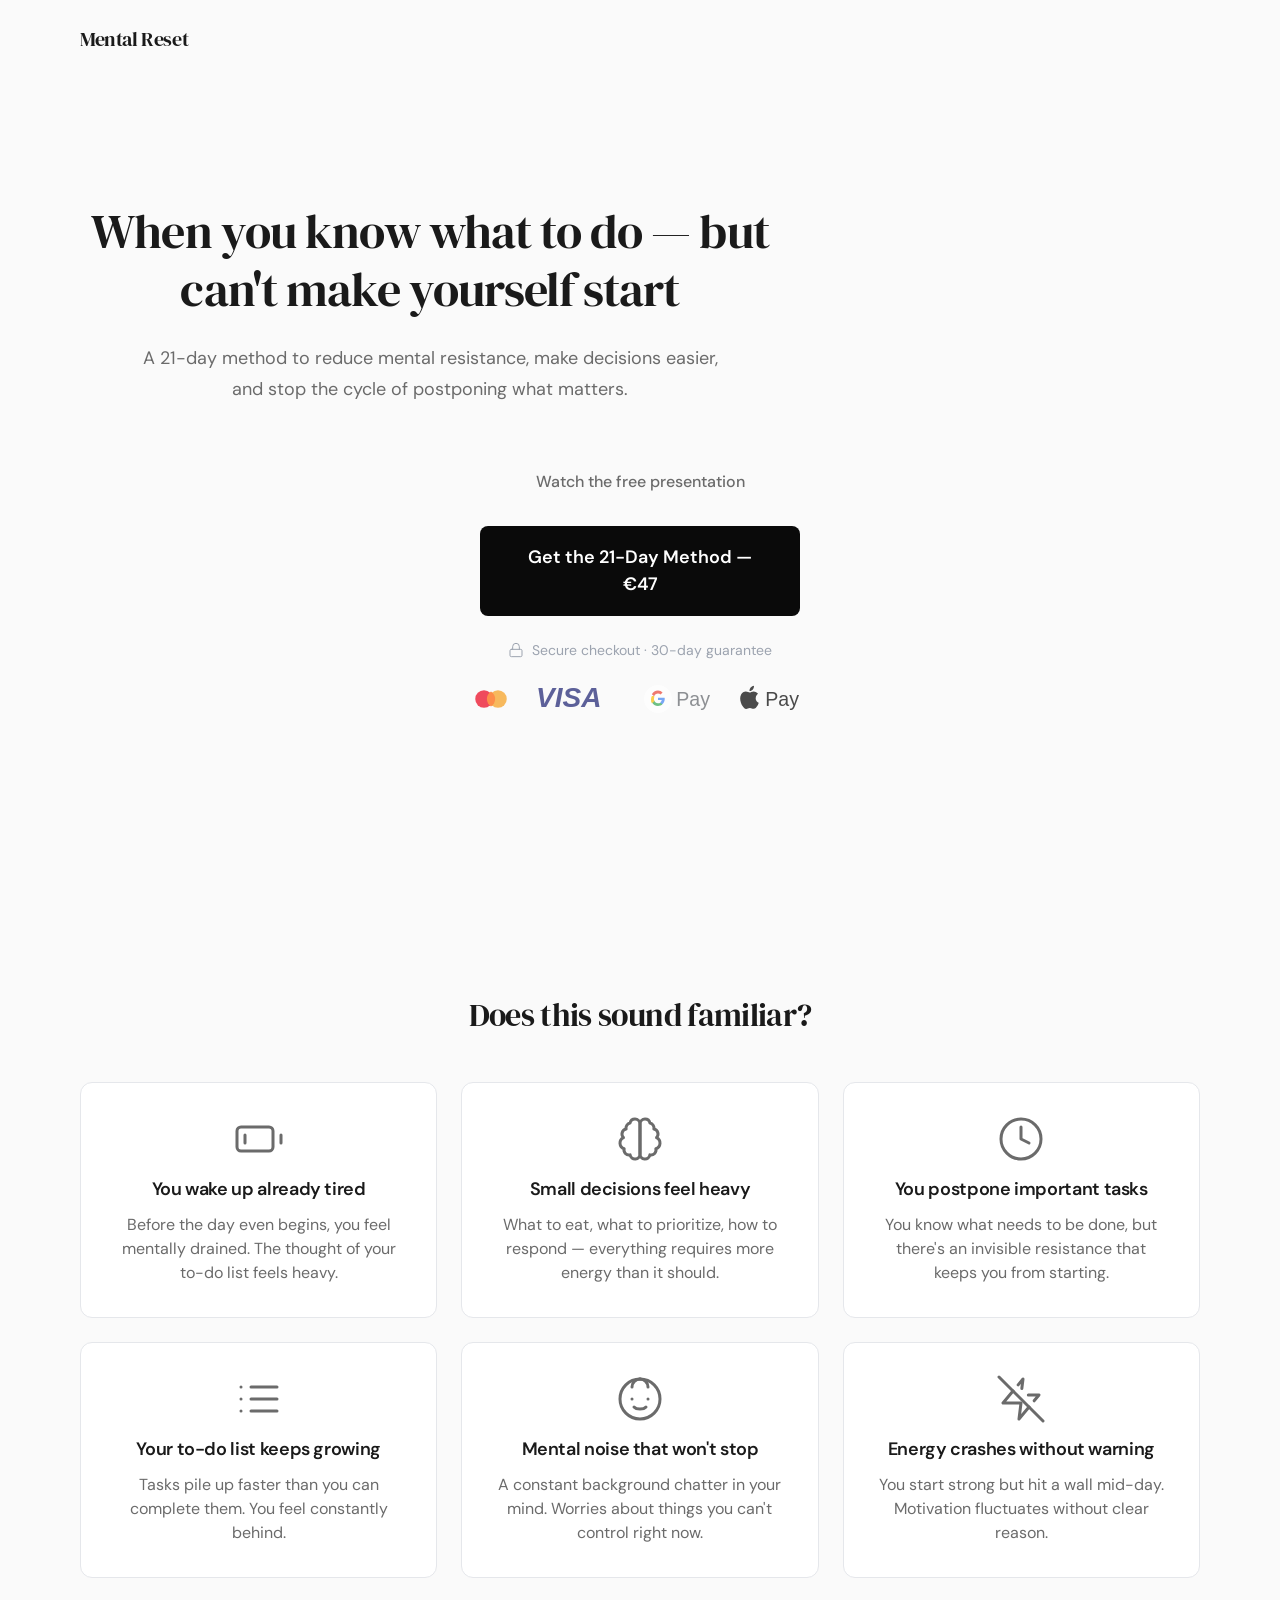
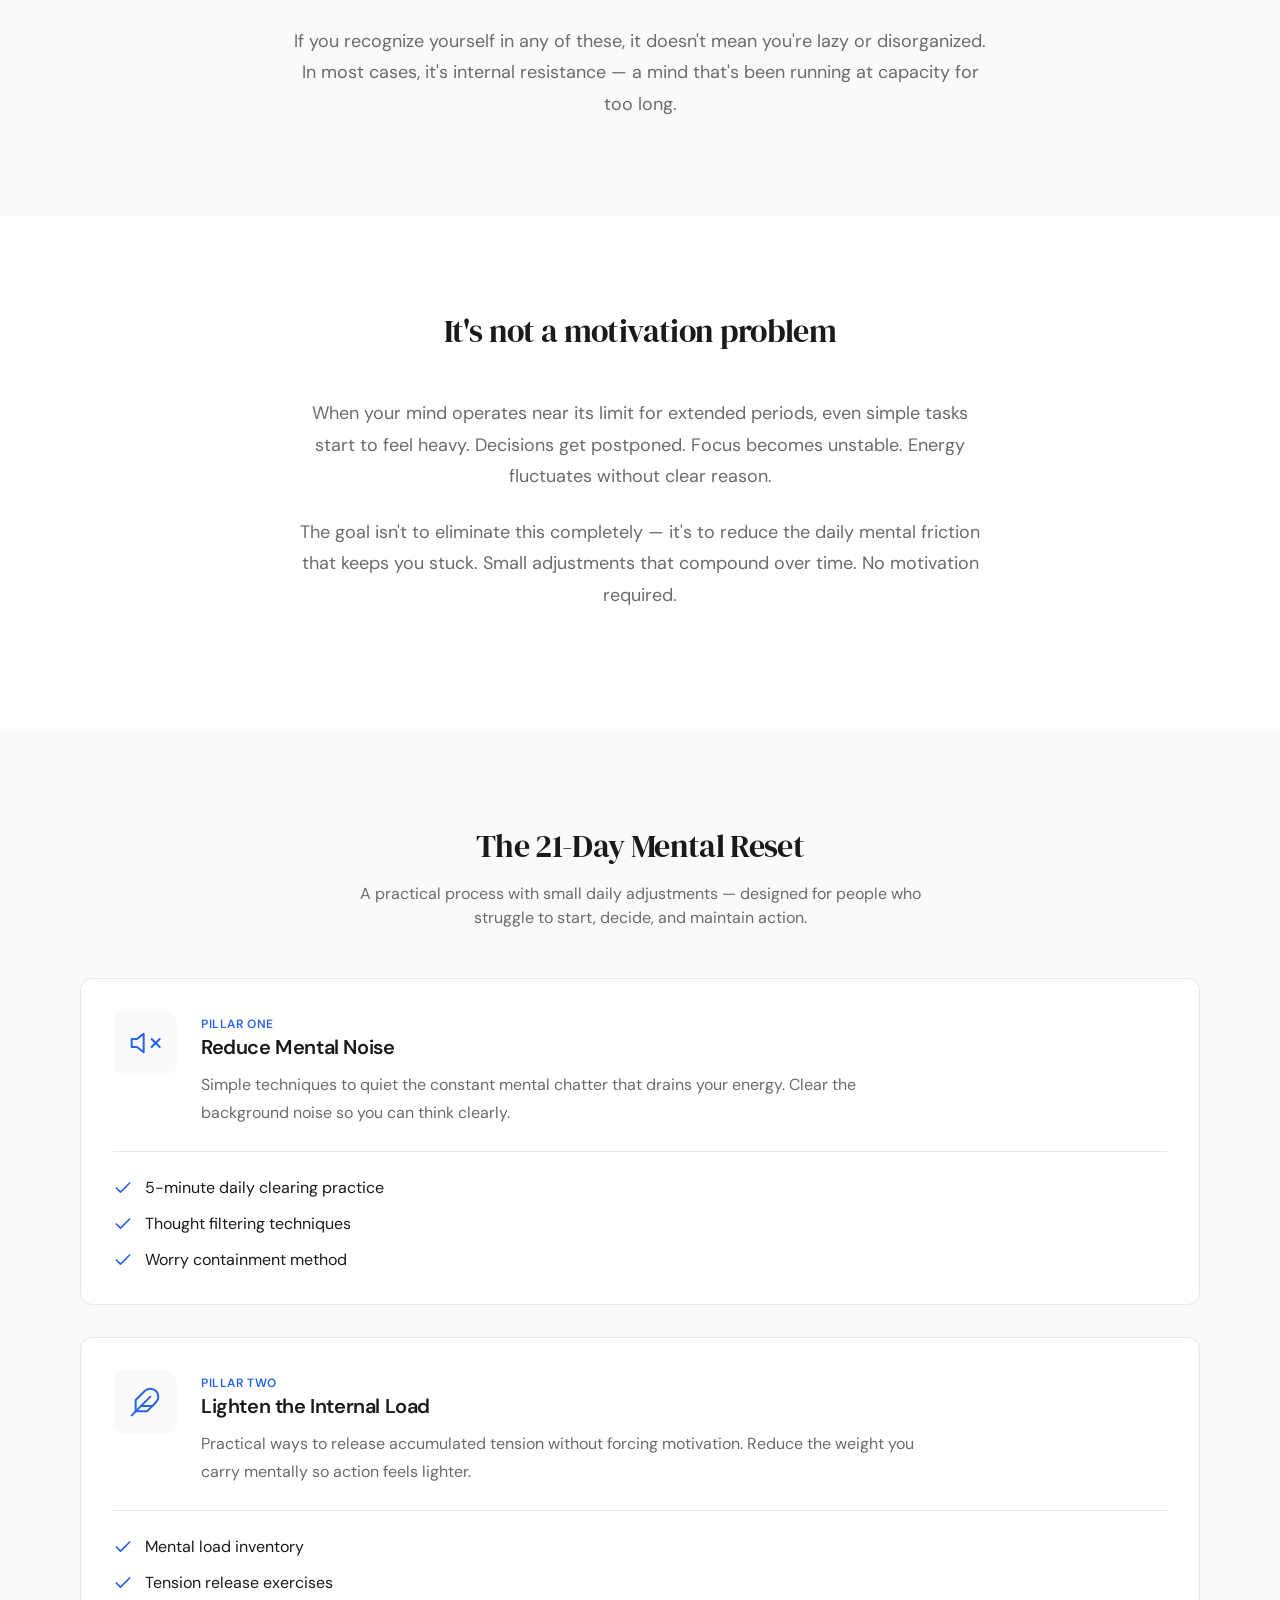
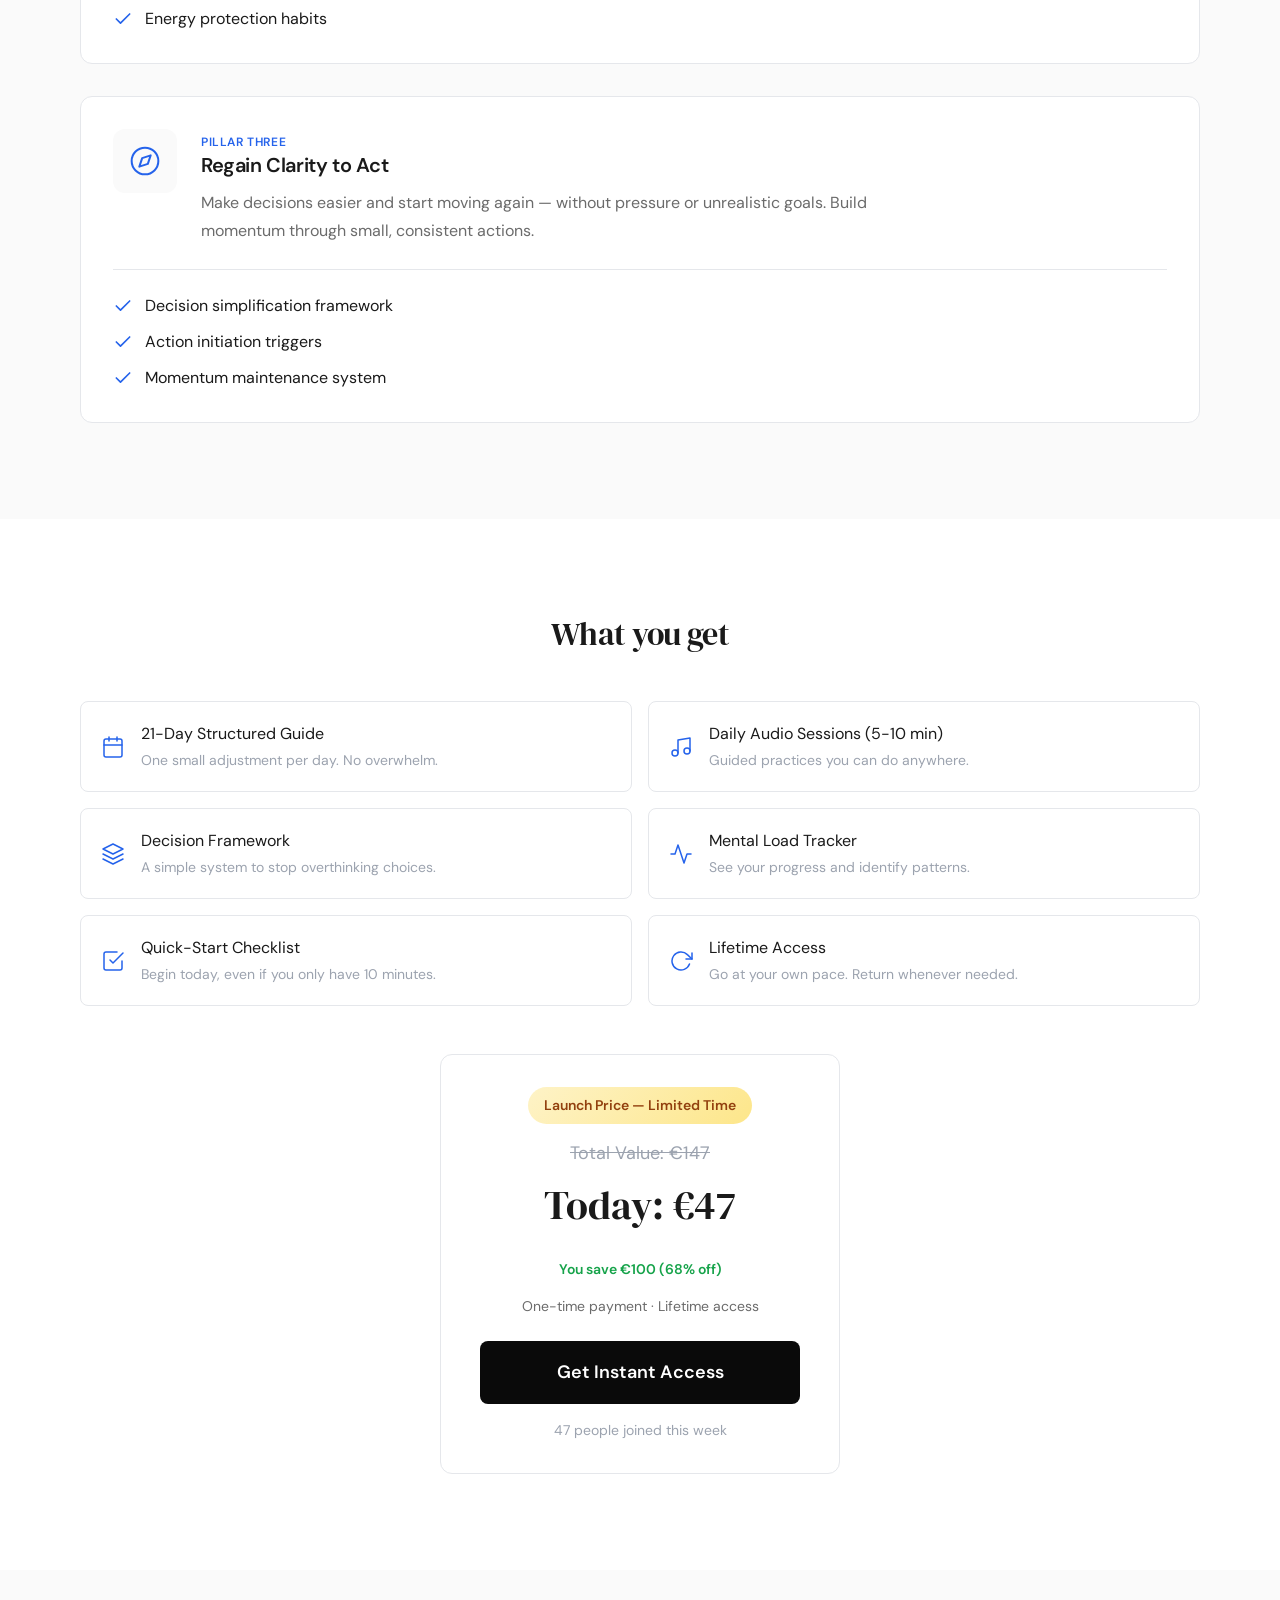
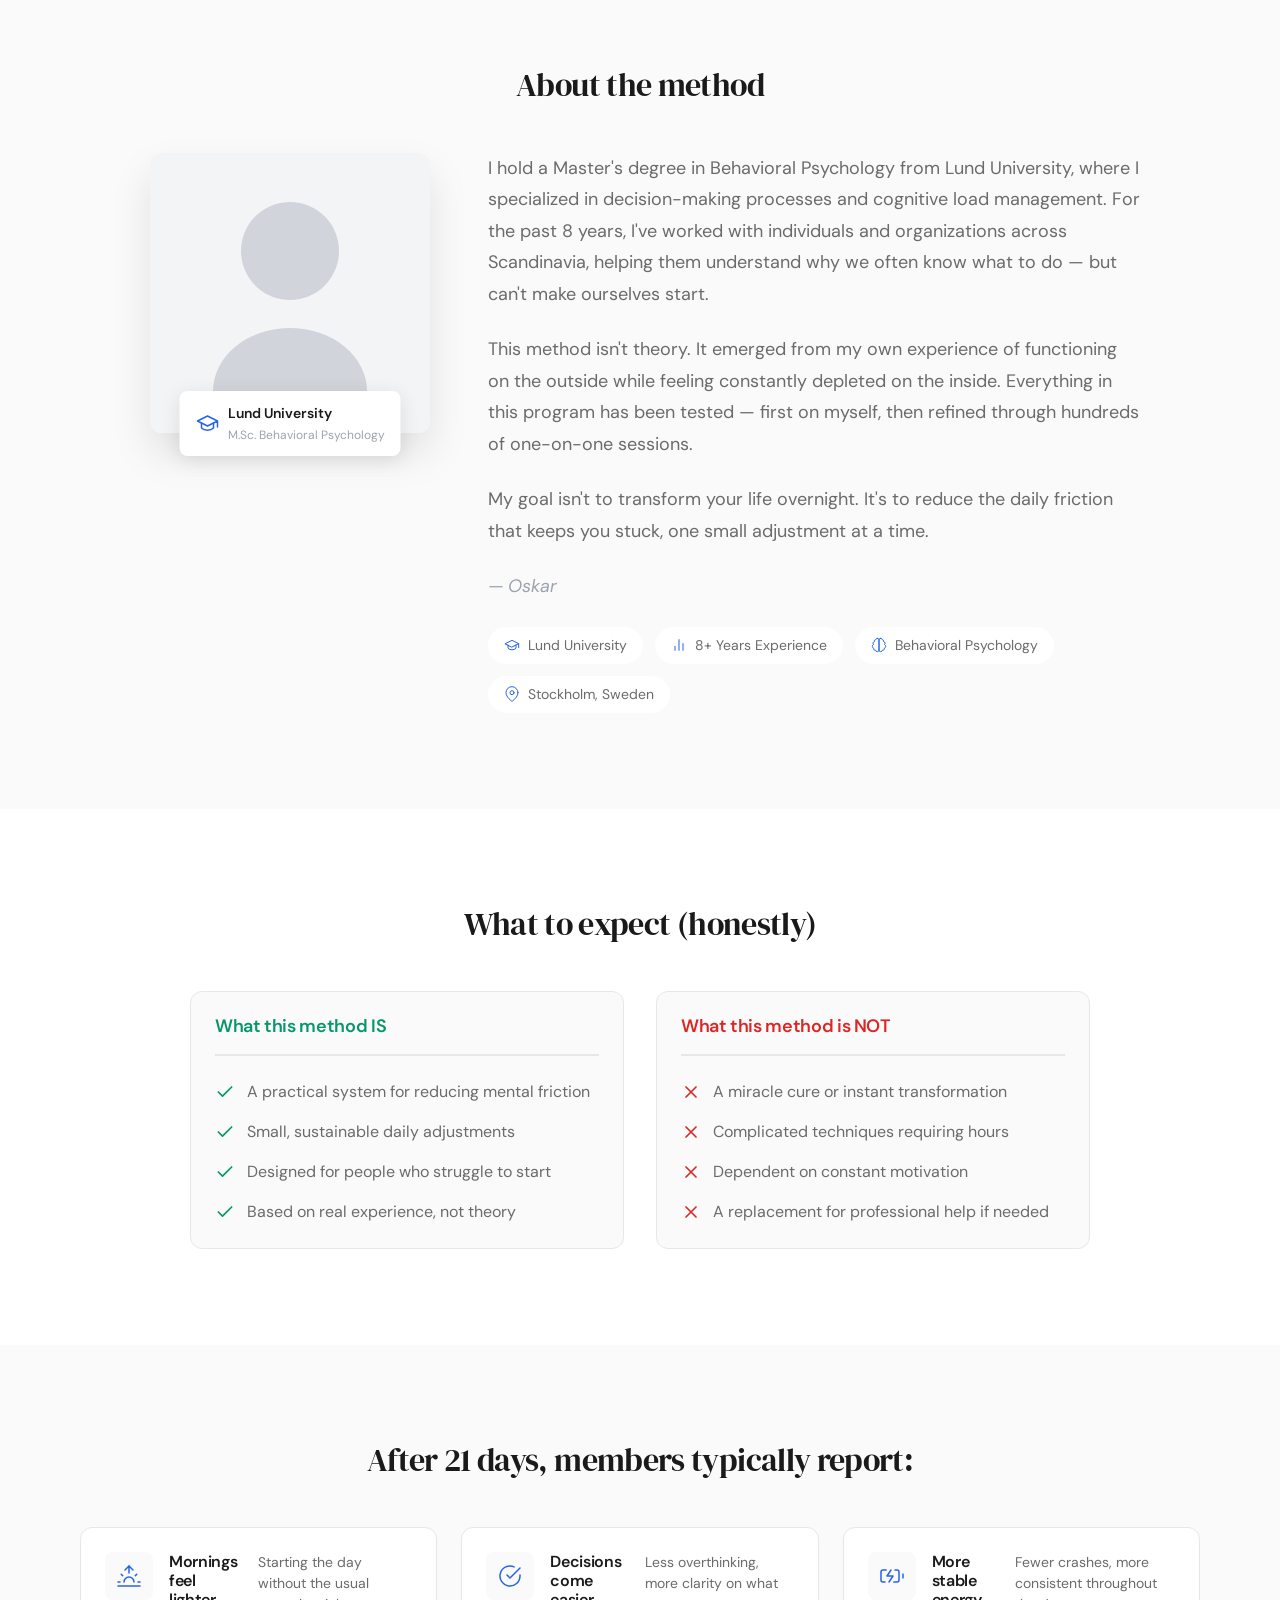
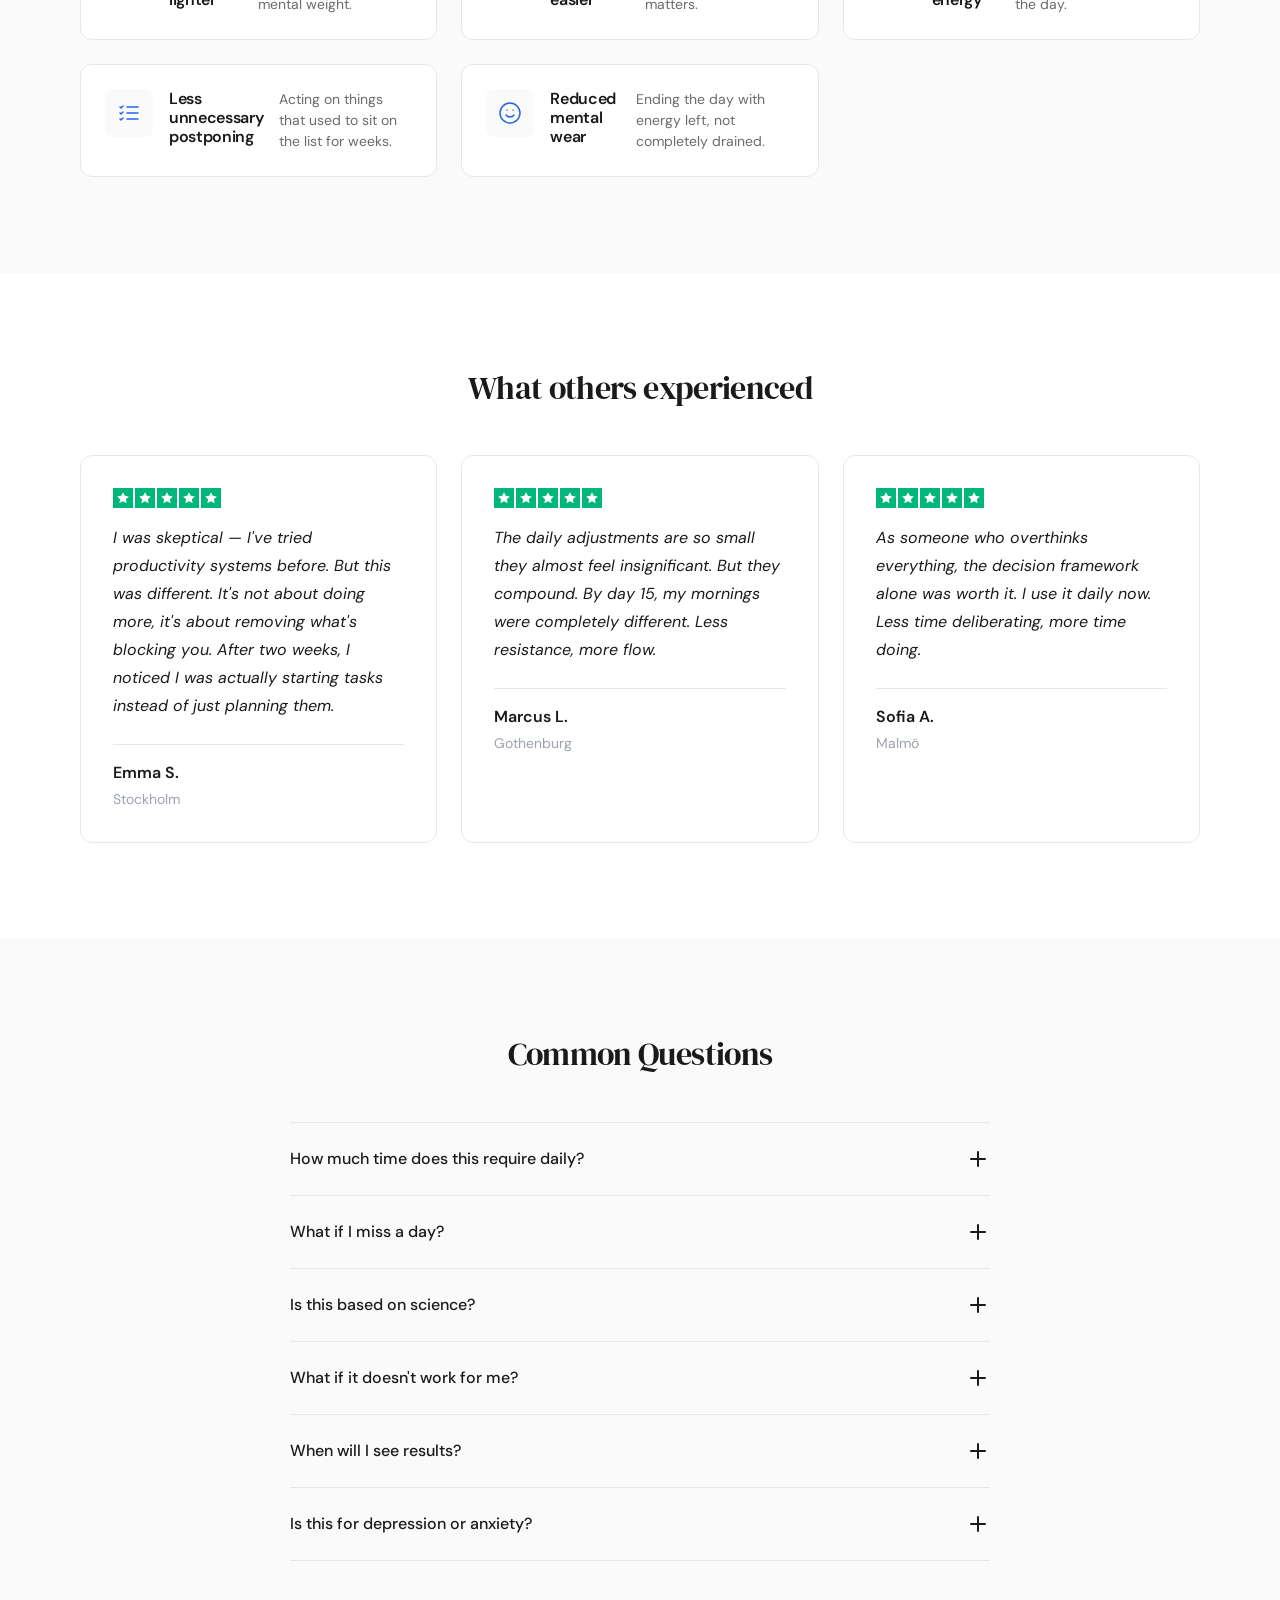
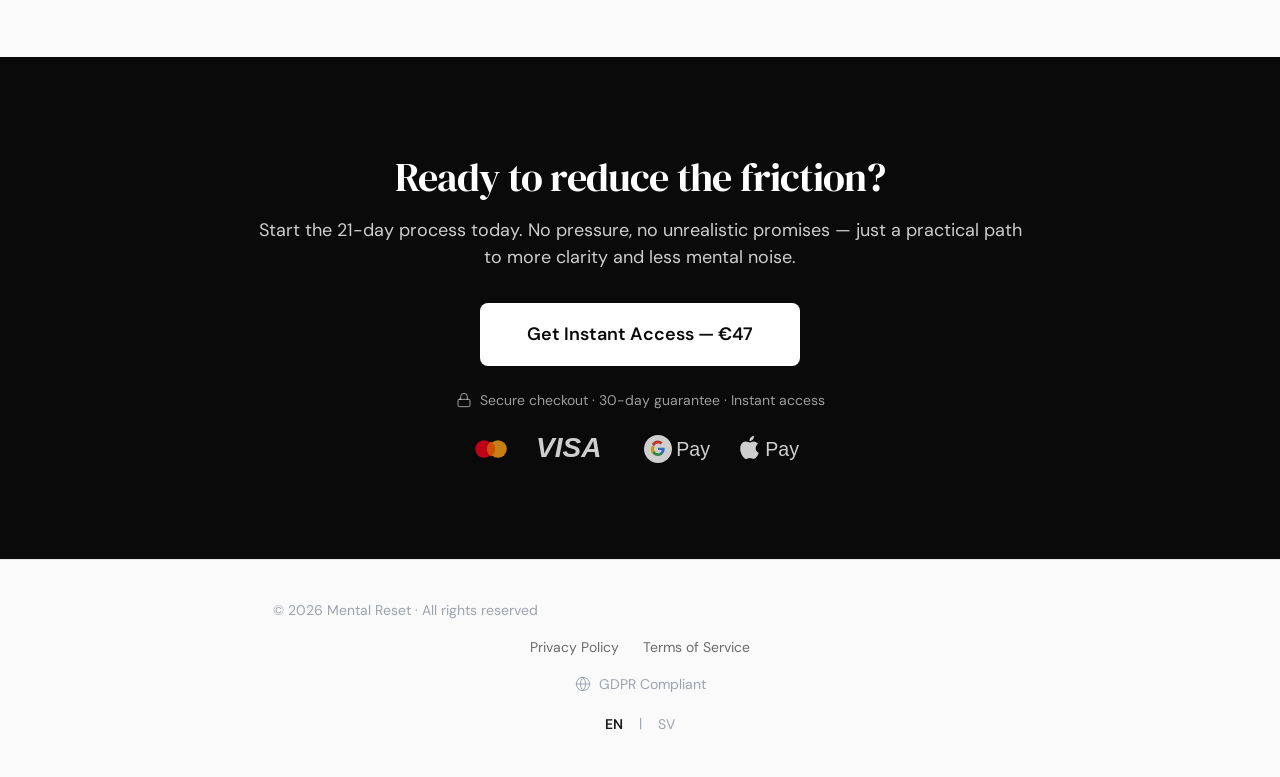
==== commit 4bc5d33a: "fix: Add SVG placeholder for missing profile photo" ====
--- a/index.html
+++ b/index.html
@@ -541,7 +541,13 @@
       <div class="about-grid">
         <div class="about-photo">
           <div class="about-photo__wrapper">
-            <img src="images/oskar-lind.jpg" alt="Oskar Lind" class="about-photo__img">
+            <!-- Placeholder SVG - Replace with actual photo: <img src="images/oskar-lind.jpg" alt="Oskar Lind" class="about-photo__img"> -->
+            <svg class="about-photo__placeholder" viewBox="0 0 200 200" fill="none" xmlns="http://www.w3.org/2000/svg">
+              <rect width="200" height="200" fill="#F3F4F6"/>
+              <circle cx="100" cy="70" r="35" fill="#D1D5DB"/>
+              <ellipse cx="100" cy="170" rx="55" ry="45" fill="#D1D5DB"/>
+              <text x="100" y="195" text-anchor="middle" font-family="system-ui" font-size="10" fill="#9CA3AF">Add photo</text>
+            </svg>
             <div class="about-credential">
               <svg class="about-credential__icon" viewBox="0 0 24 24" fill="none" stroke="currentColor" stroke-width="1.5" stroke-linecap="round" stroke-linejoin="round">
                 <path d="M22 10v6M2 10l10-5 10 5-10 5z"/>
--- a/styles/main.css
+++ b/styles/main.css
@@ -810,6 +810,13 @@
 
 .about-photo__img {
   width: 100%;
+  border-radius: var(--radius-lg);
+  box-shadow: 0 20px 40px rgba(0, 0, 0, 0.1);
+}
+
+.about-photo__placeholder {
+  width: 100%;
+  aspect-ratio: 1;
   border-radius: var(--radius-lg);
   box-shadow: 0 20px 40px rgba(0, 0, 0, 0.1);
 }
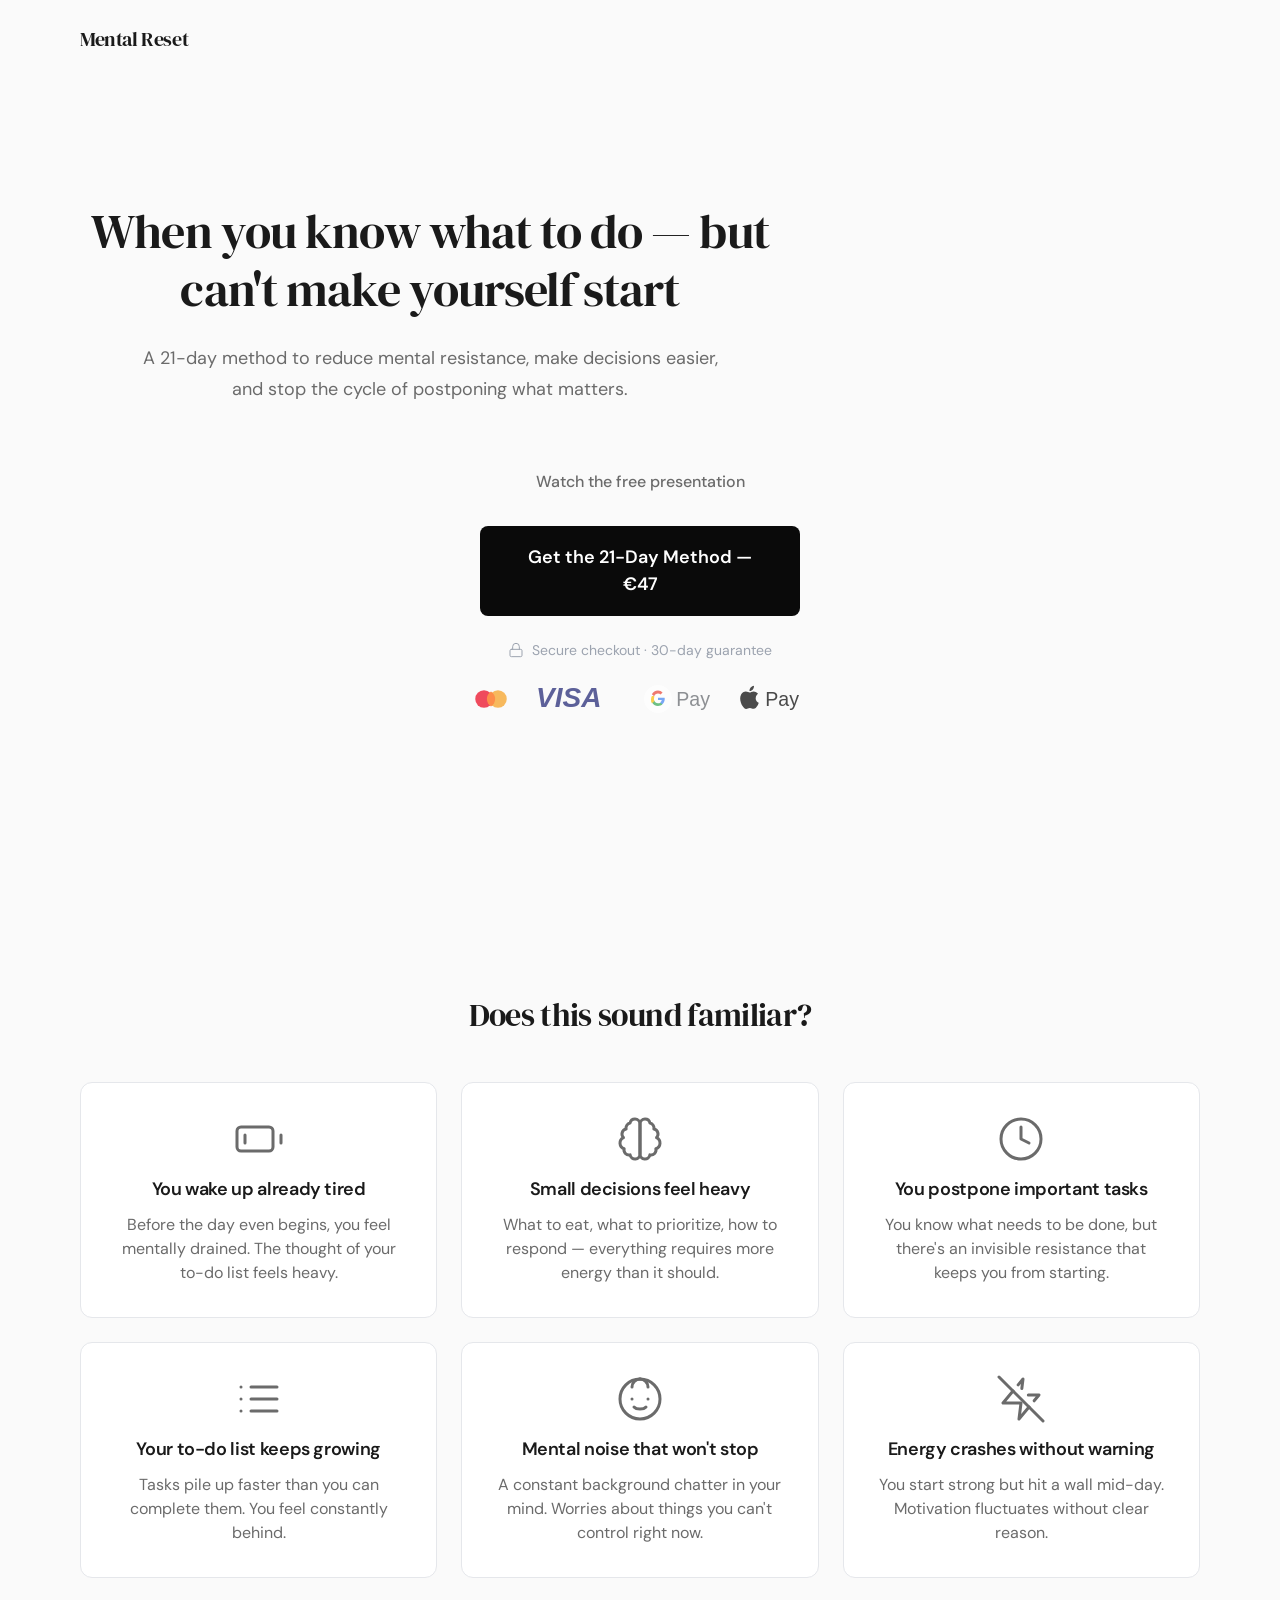
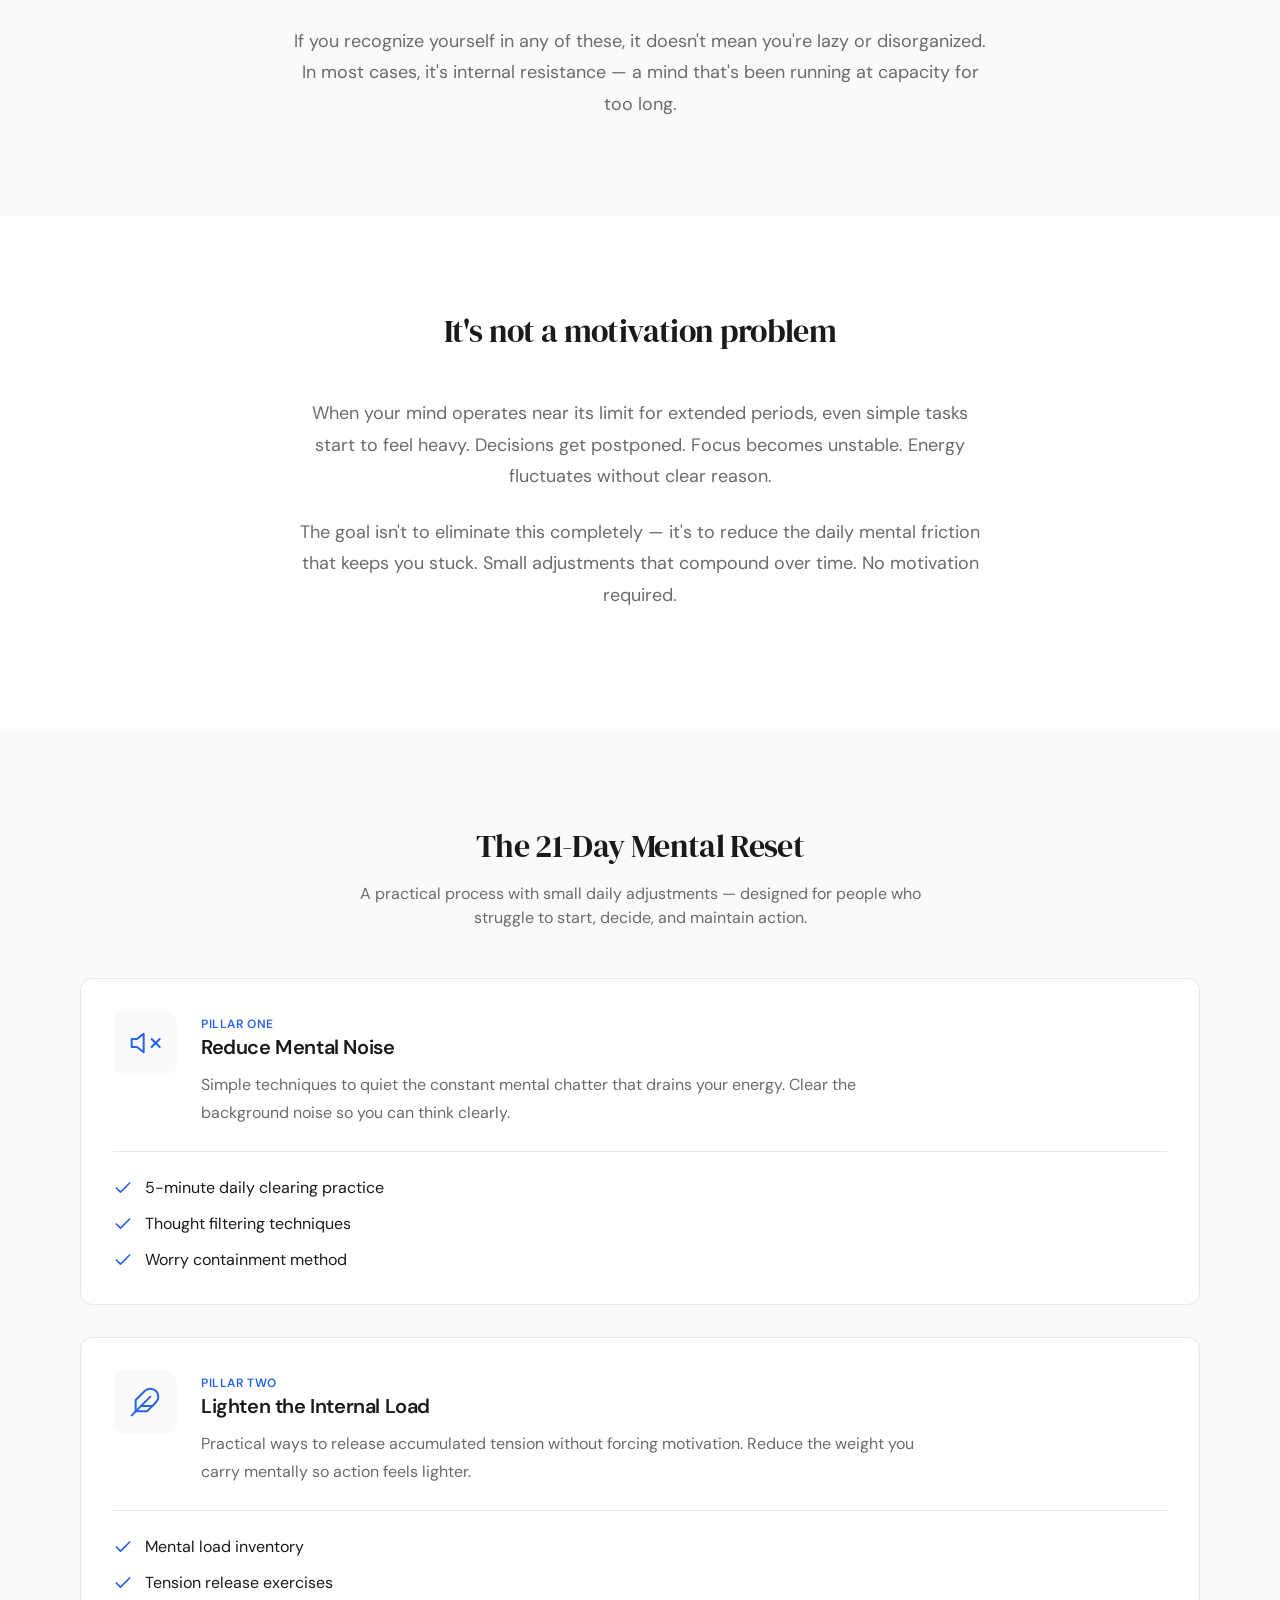
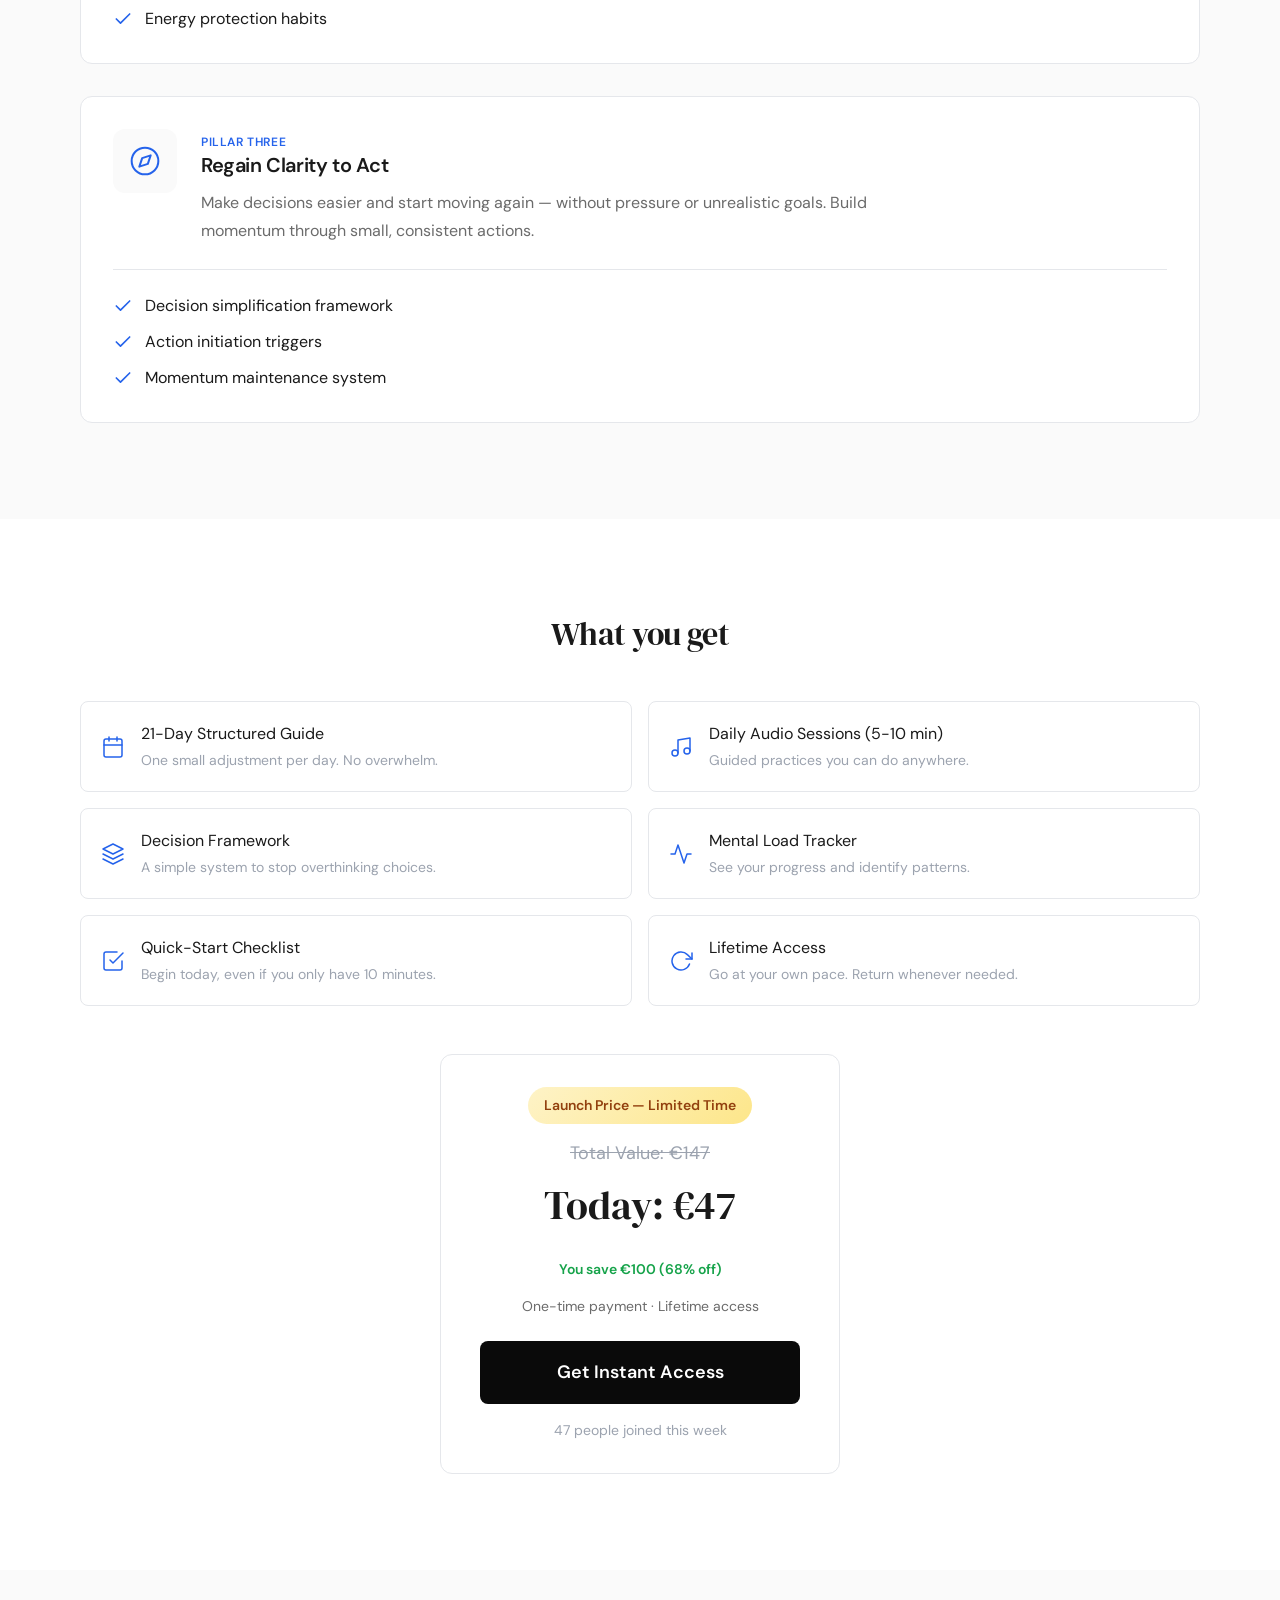
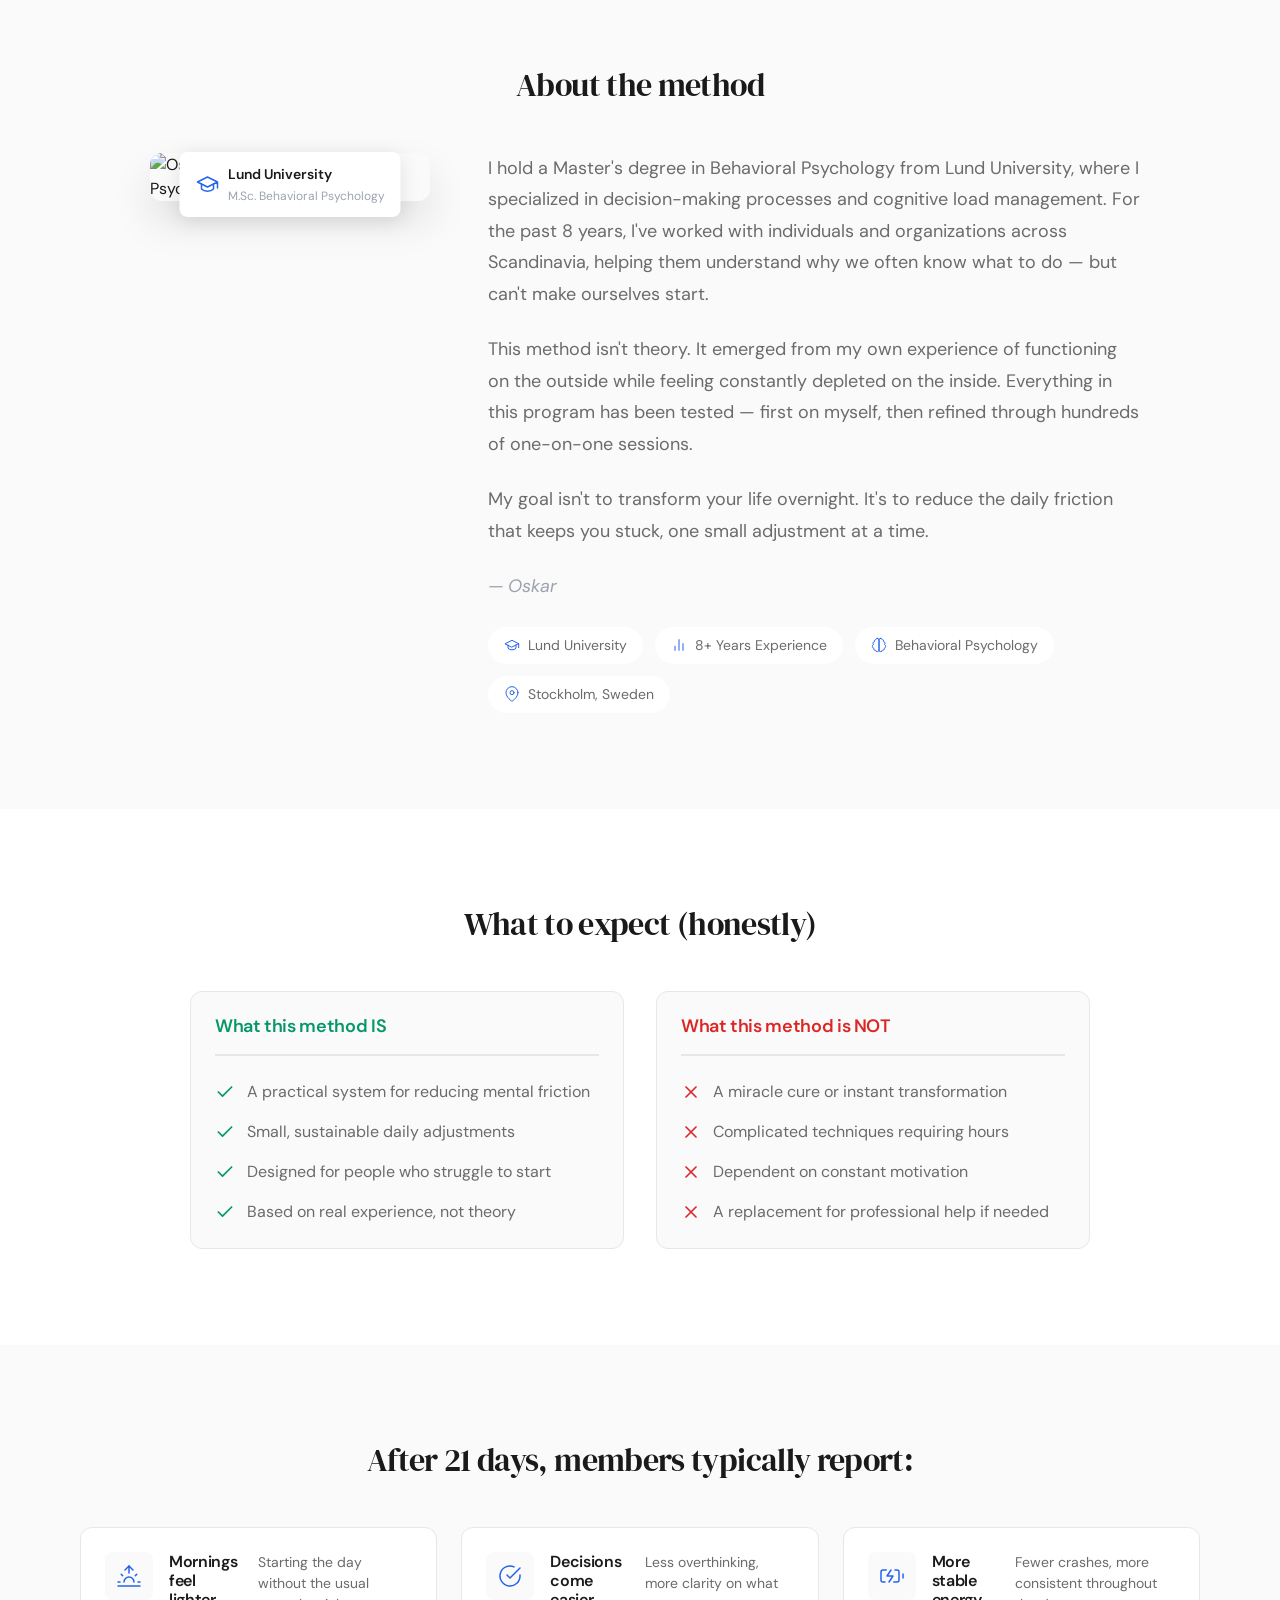
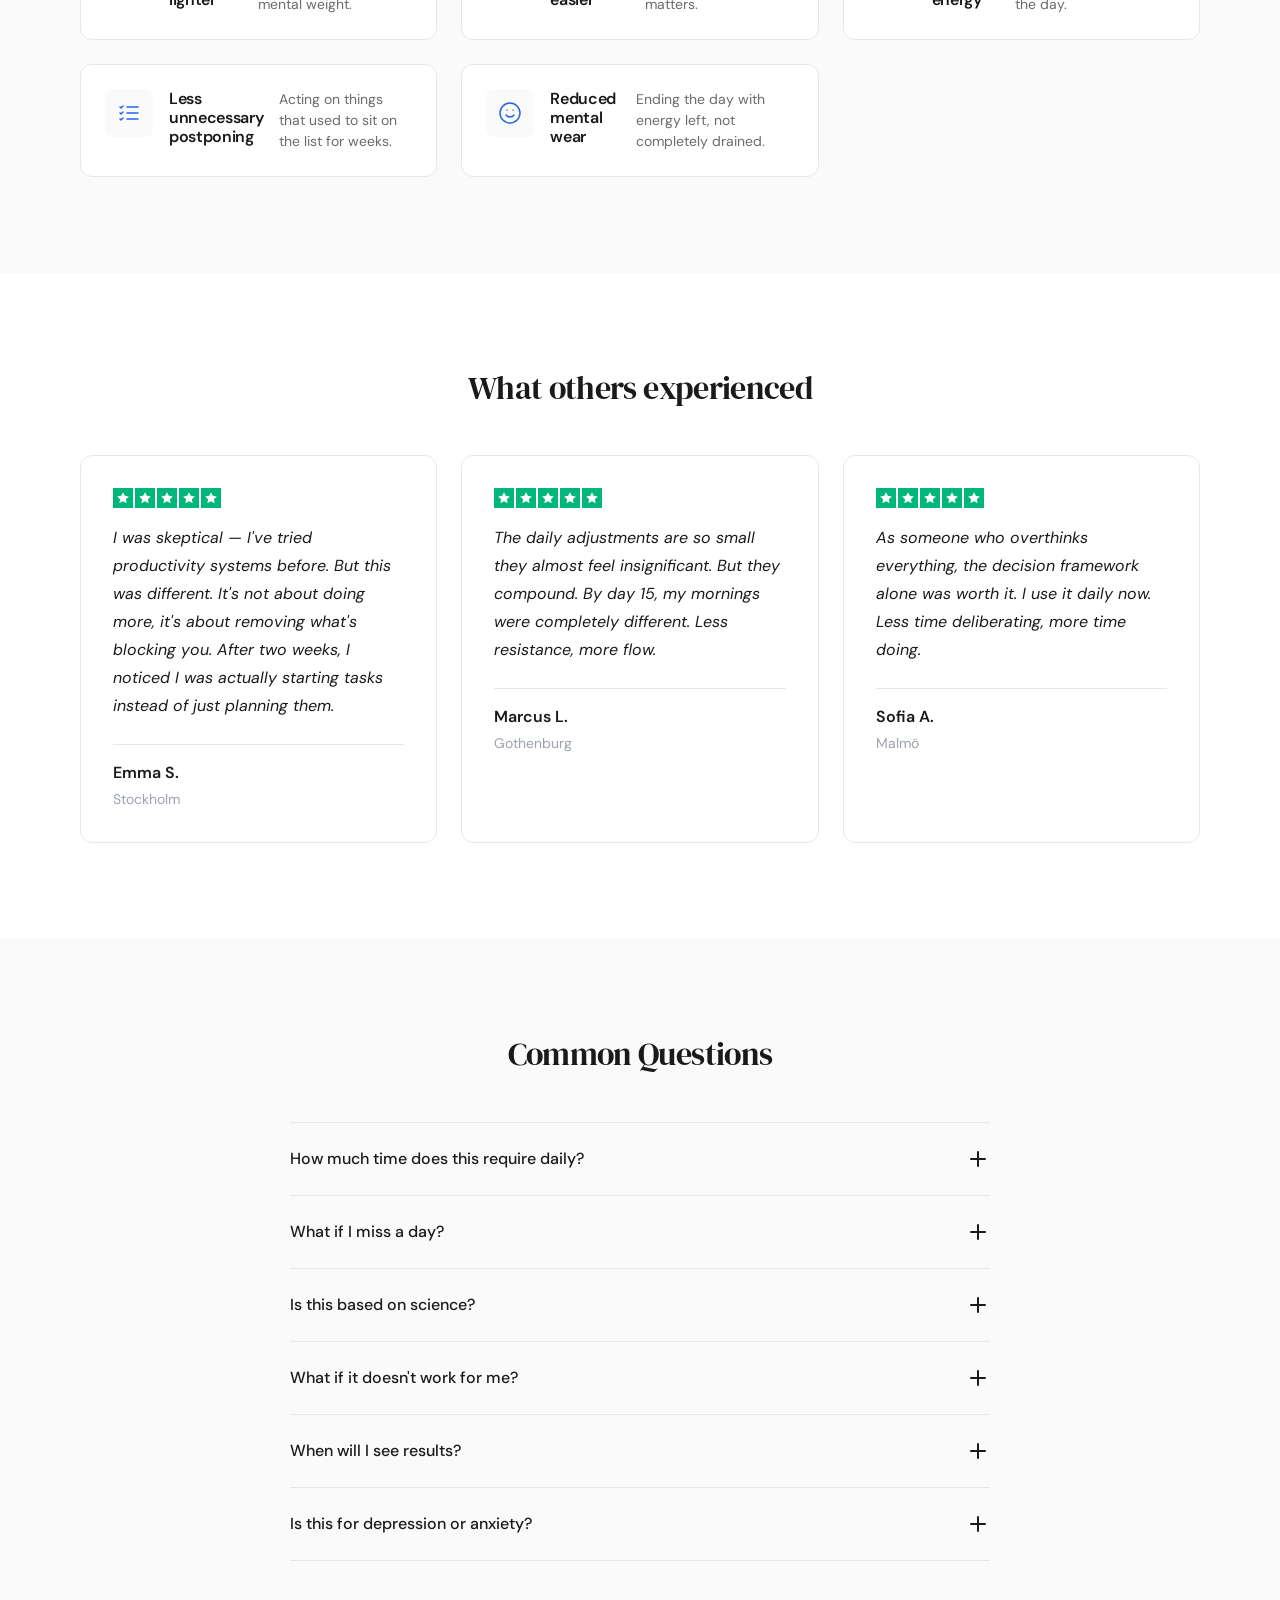
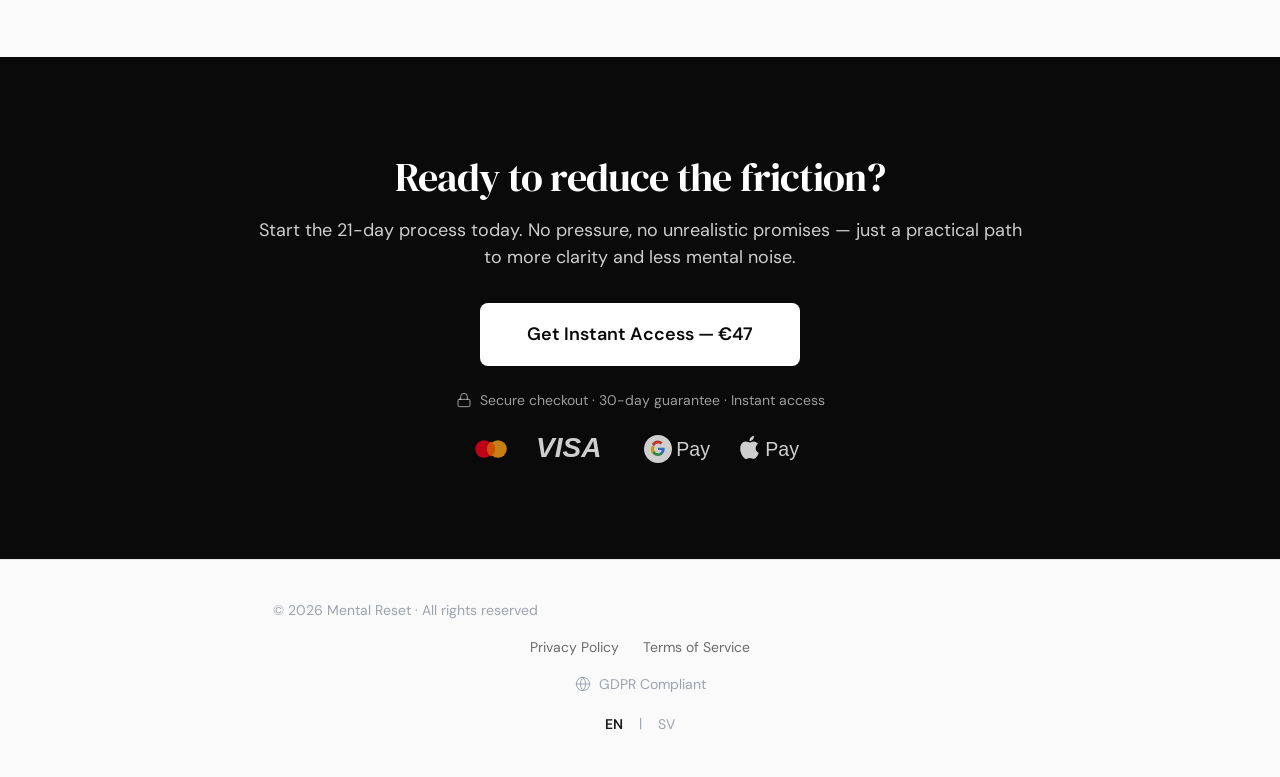
==== commit 4a00b772: "feat: Update About section to use Oskar's photo" ====
--- a/index.html
+++ b/index.html
@@ -541,13 +541,7 @@
       <div class="about-grid">
         <div class="about-photo">
           <div class="about-photo__wrapper">
-            <!-- Placeholder SVG - Replace with actual photo: <img src="images/oskar-lind.jpg" alt="Oskar Lind" class="about-photo__img"> -->
-            <svg class="about-photo__placeholder" viewBox="0 0 200 200" fill="none" xmlns="http://www.w3.org/2000/svg">
-              <rect width="200" height="200" fill="#F3F4F6"/>
-              <circle cx="100" cy="70" r="35" fill="#D1D5DB"/>
-              <ellipse cx="100" cy="170" rx="55" ry="45" fill="#D1D5DB"/>
-              <text x="100" y="195" text-anchor="middle" font-family="system-ui" font-size="10" fill="#9CA3AF">Add photo</text>
-            </svg>
+            <img src="images/oskar-lind.jpg" alt="Oskar Lind - Behavioral Psychologist" class="about-photo__img">
             <div class="about-credential">
               <svg class="about-credential__icon" viewBox="0 0 24 24" fill="none" stroke="currentColor" stroke-width="1.5" stroke-linecap="round" stroke-linejoin="round">
                 <path d="M22 10v6M2 10l10-5 10 5-10 5z"/>
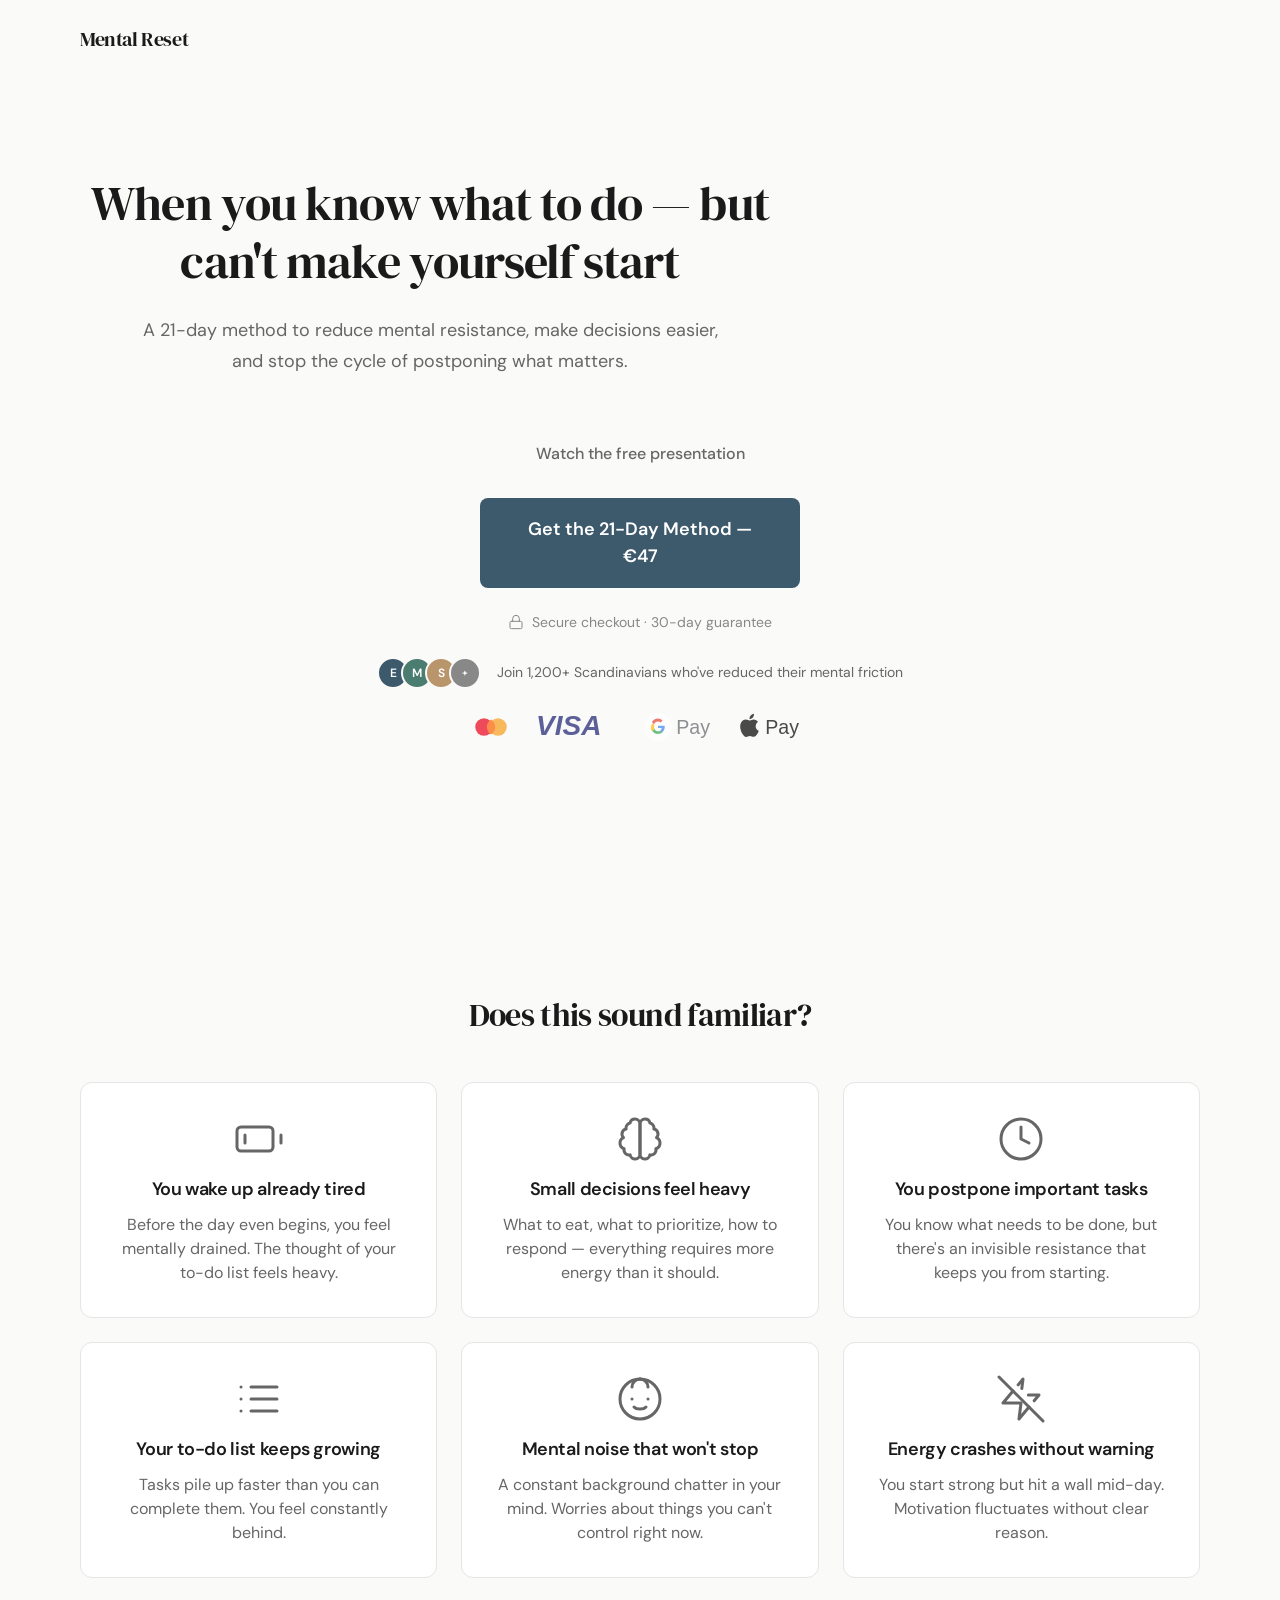
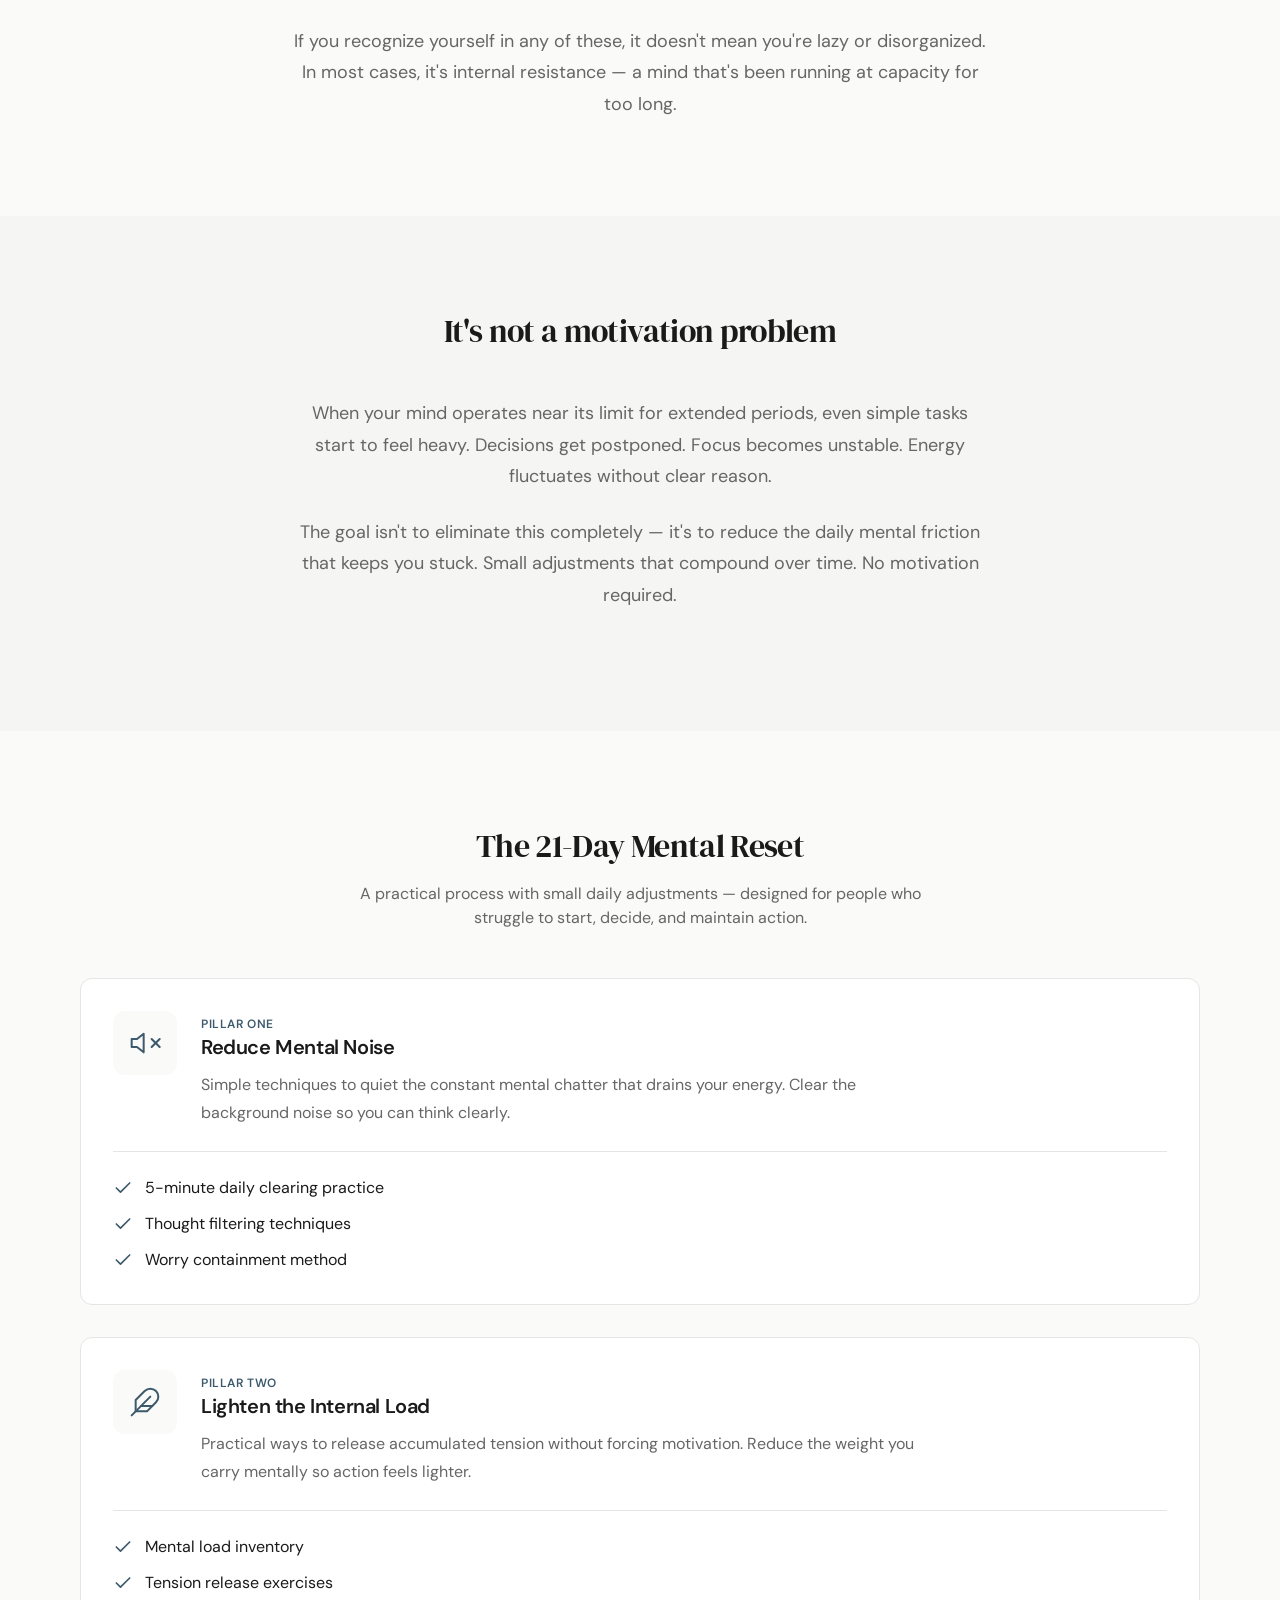
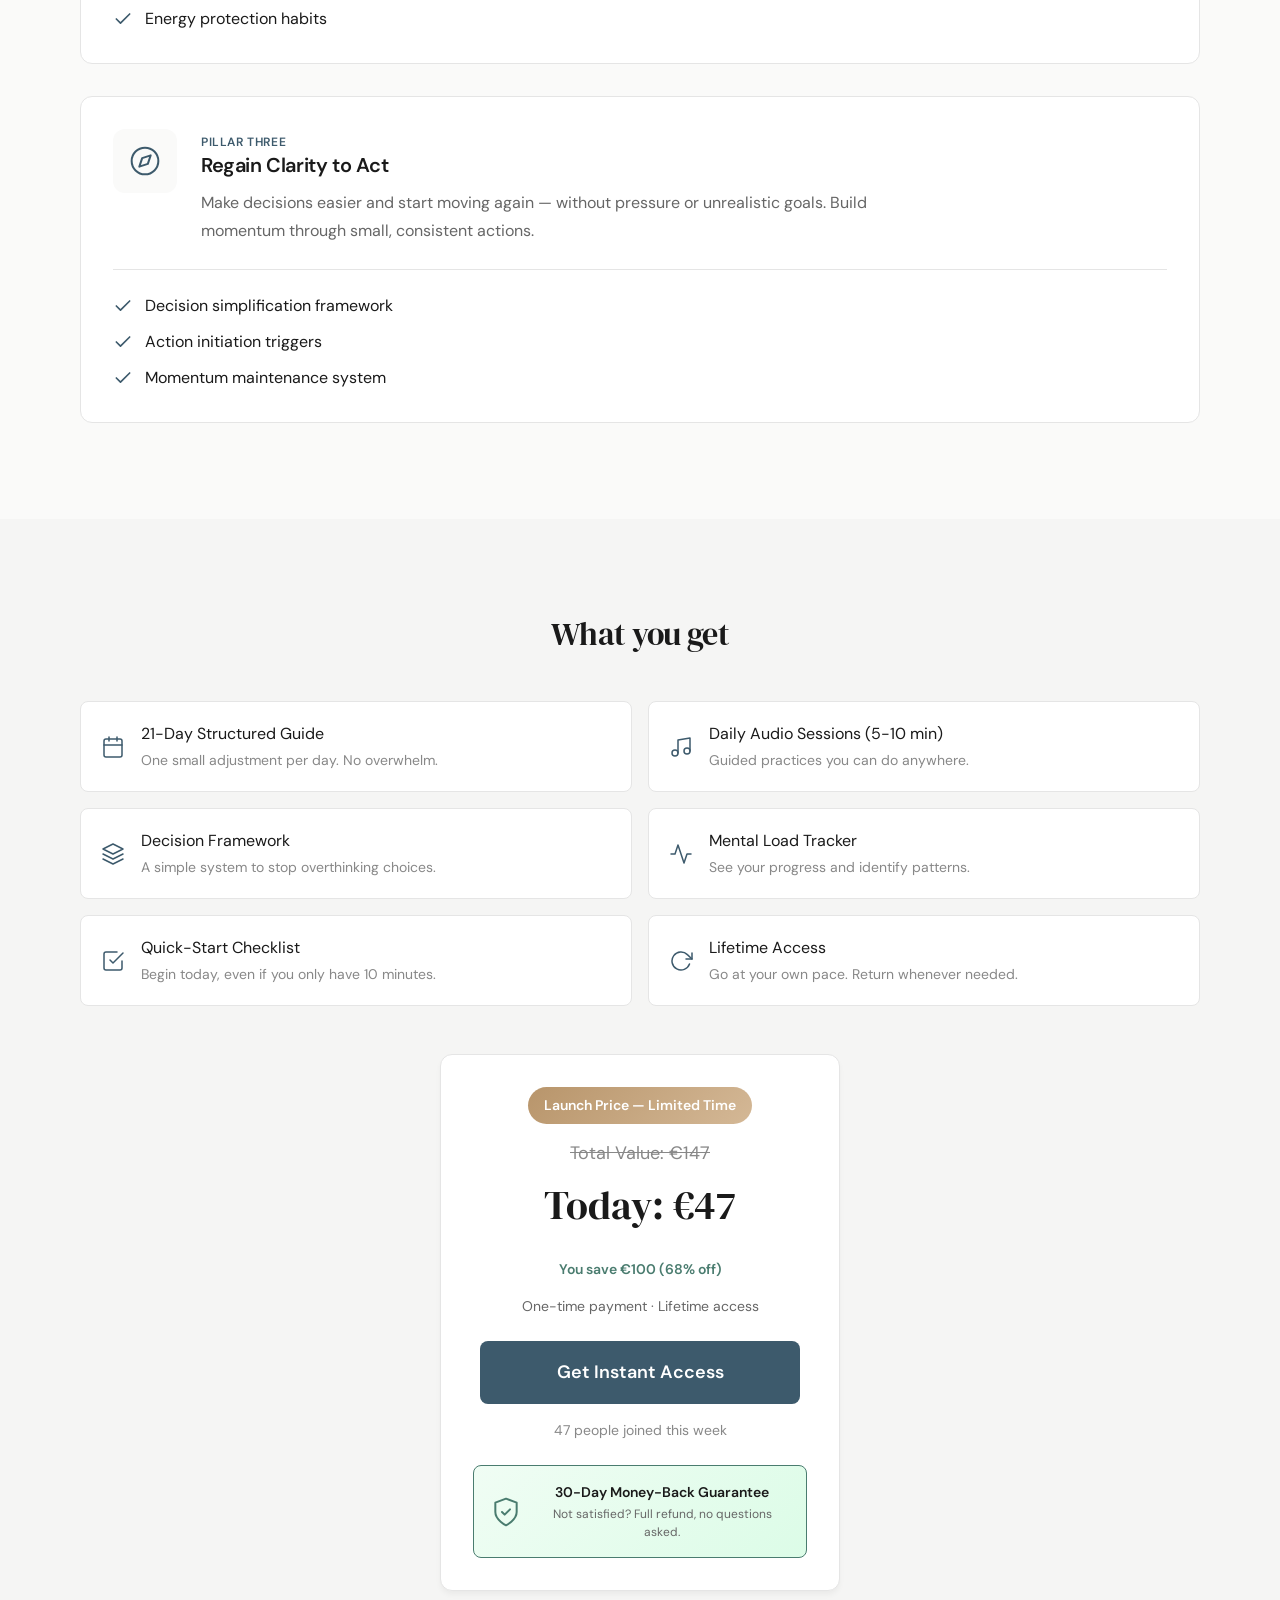
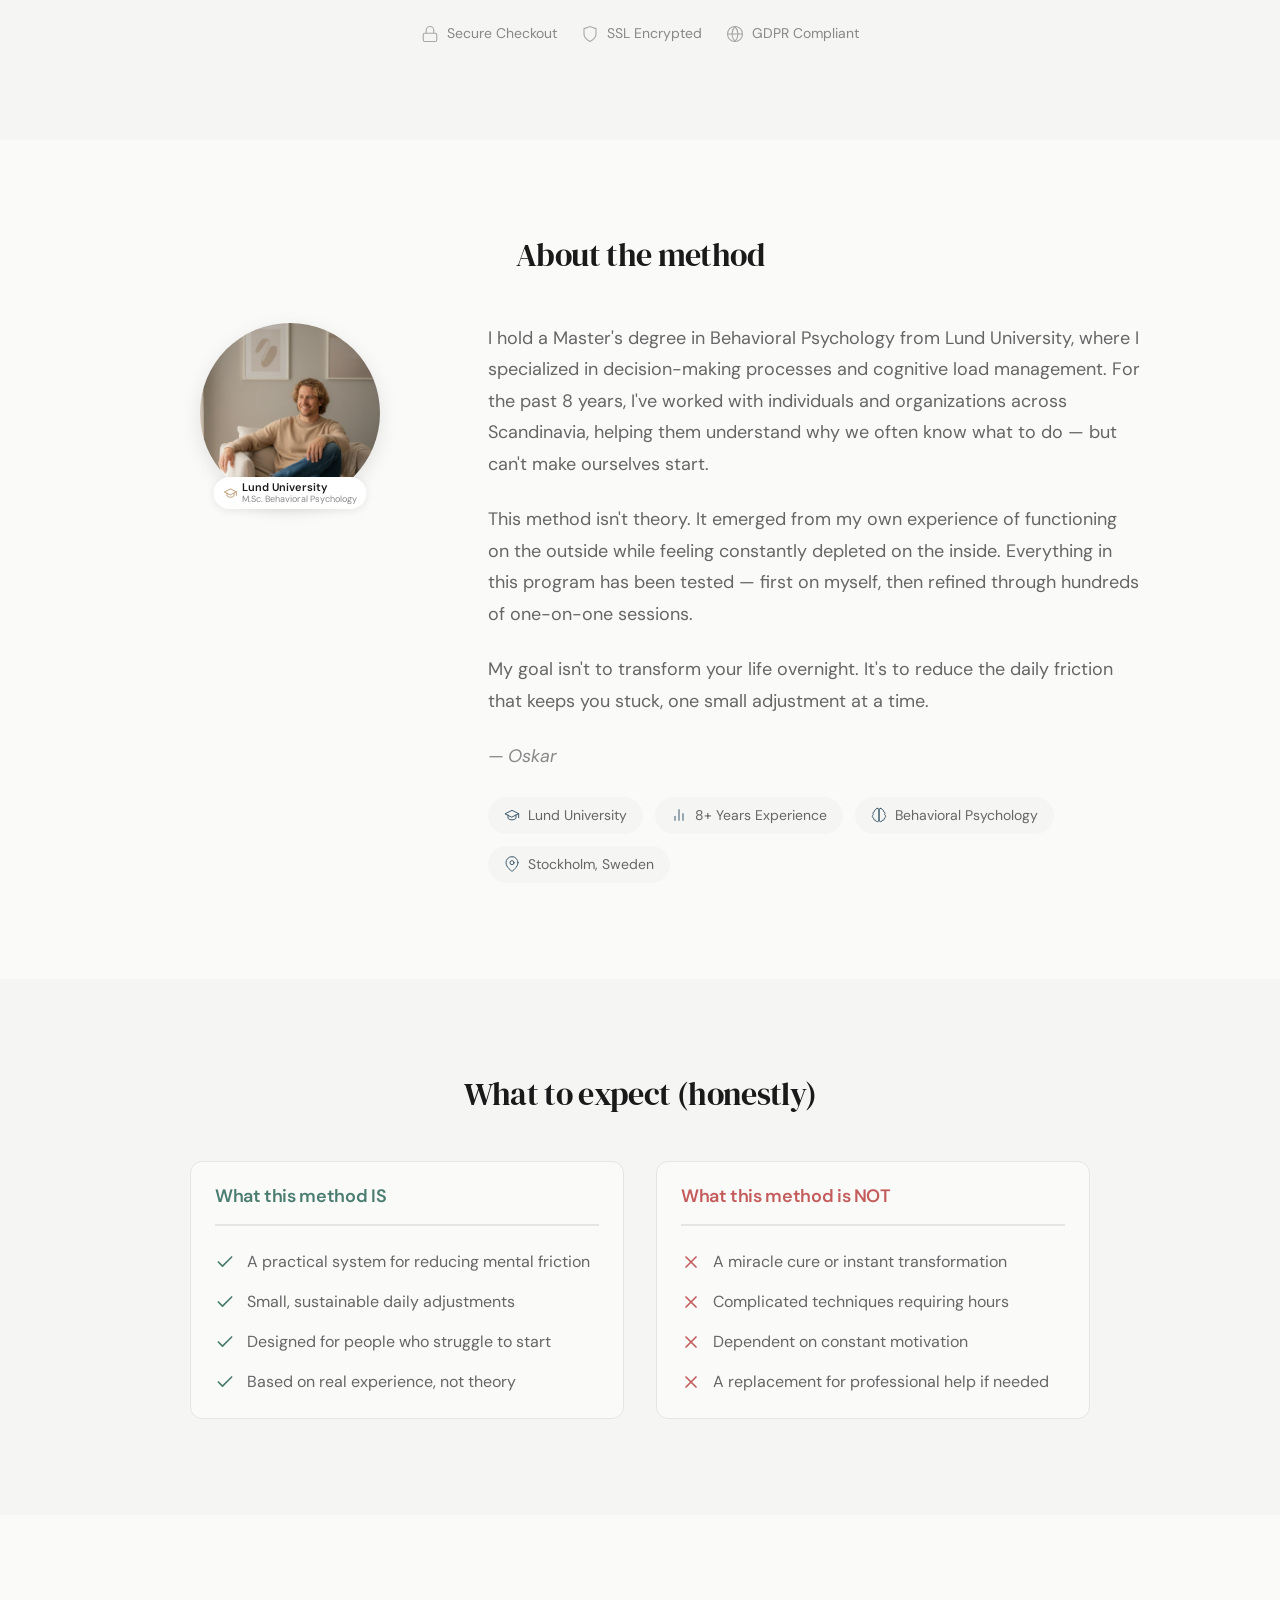
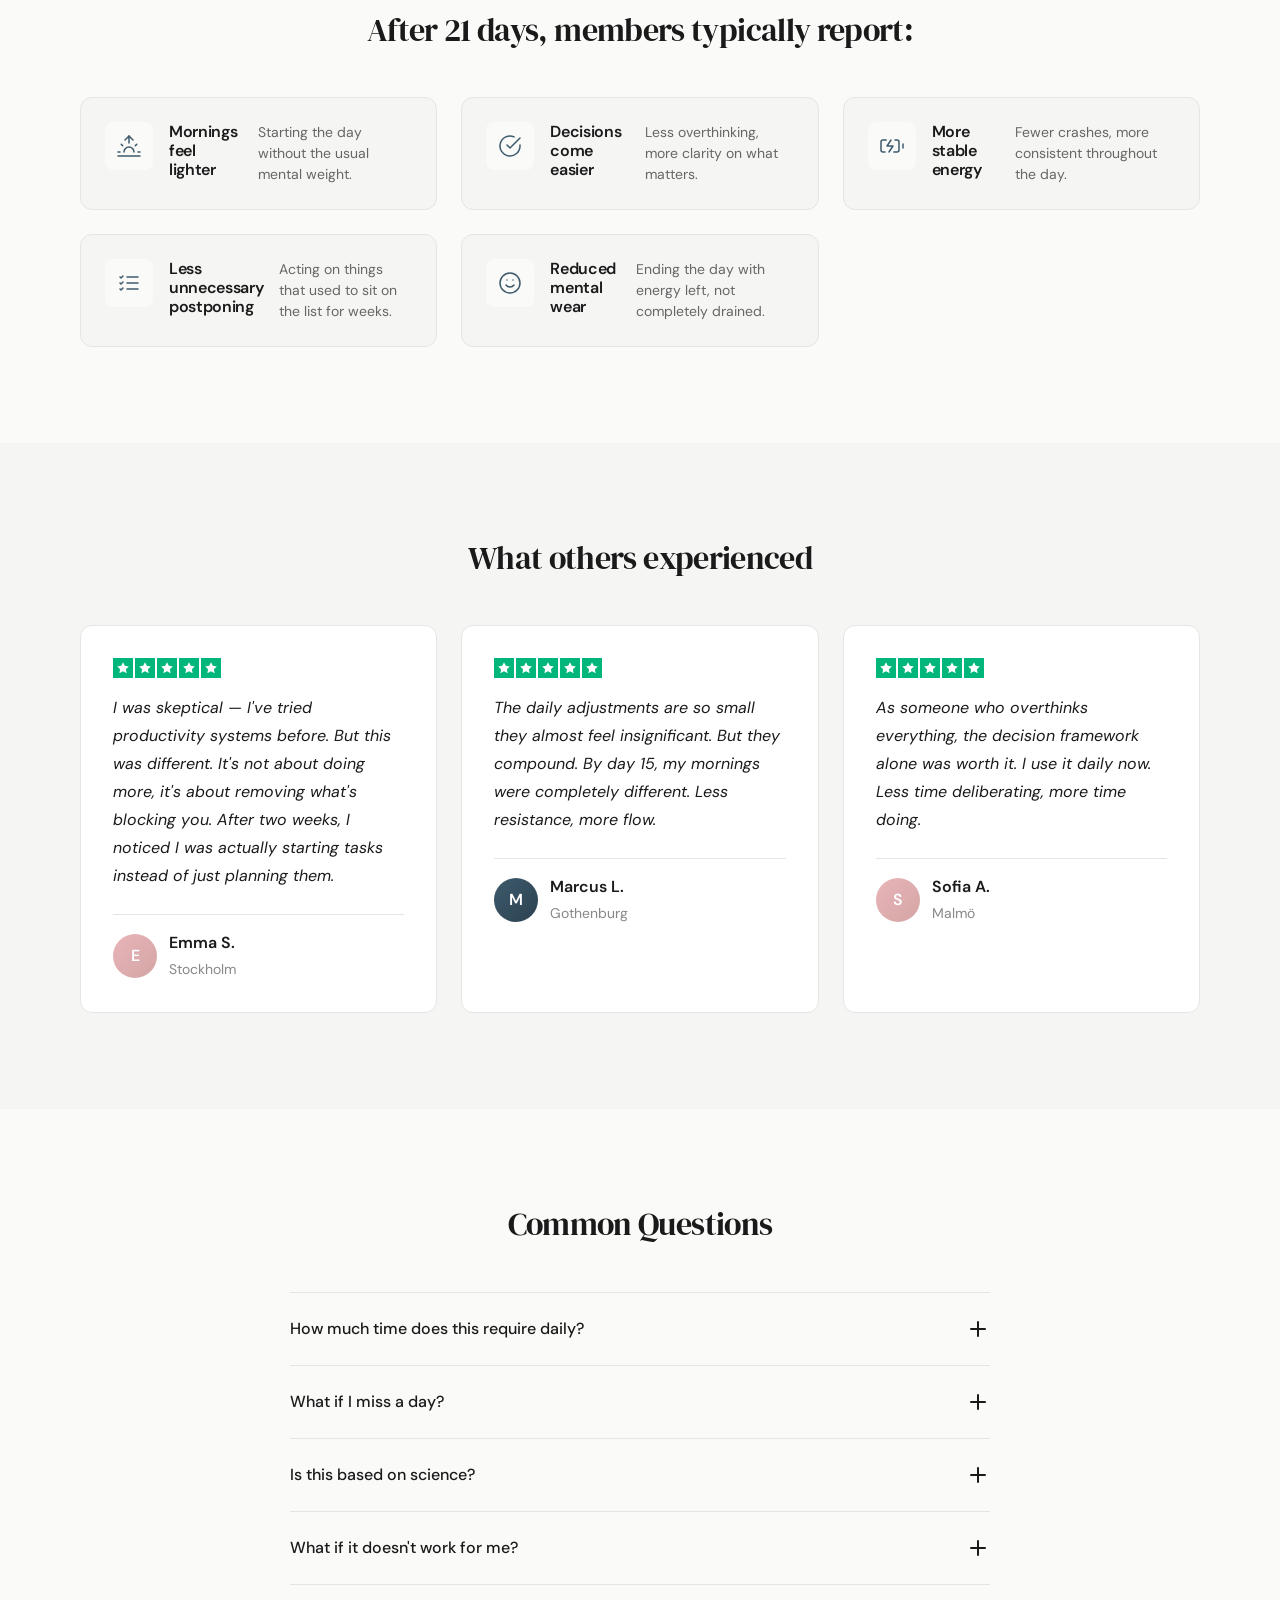
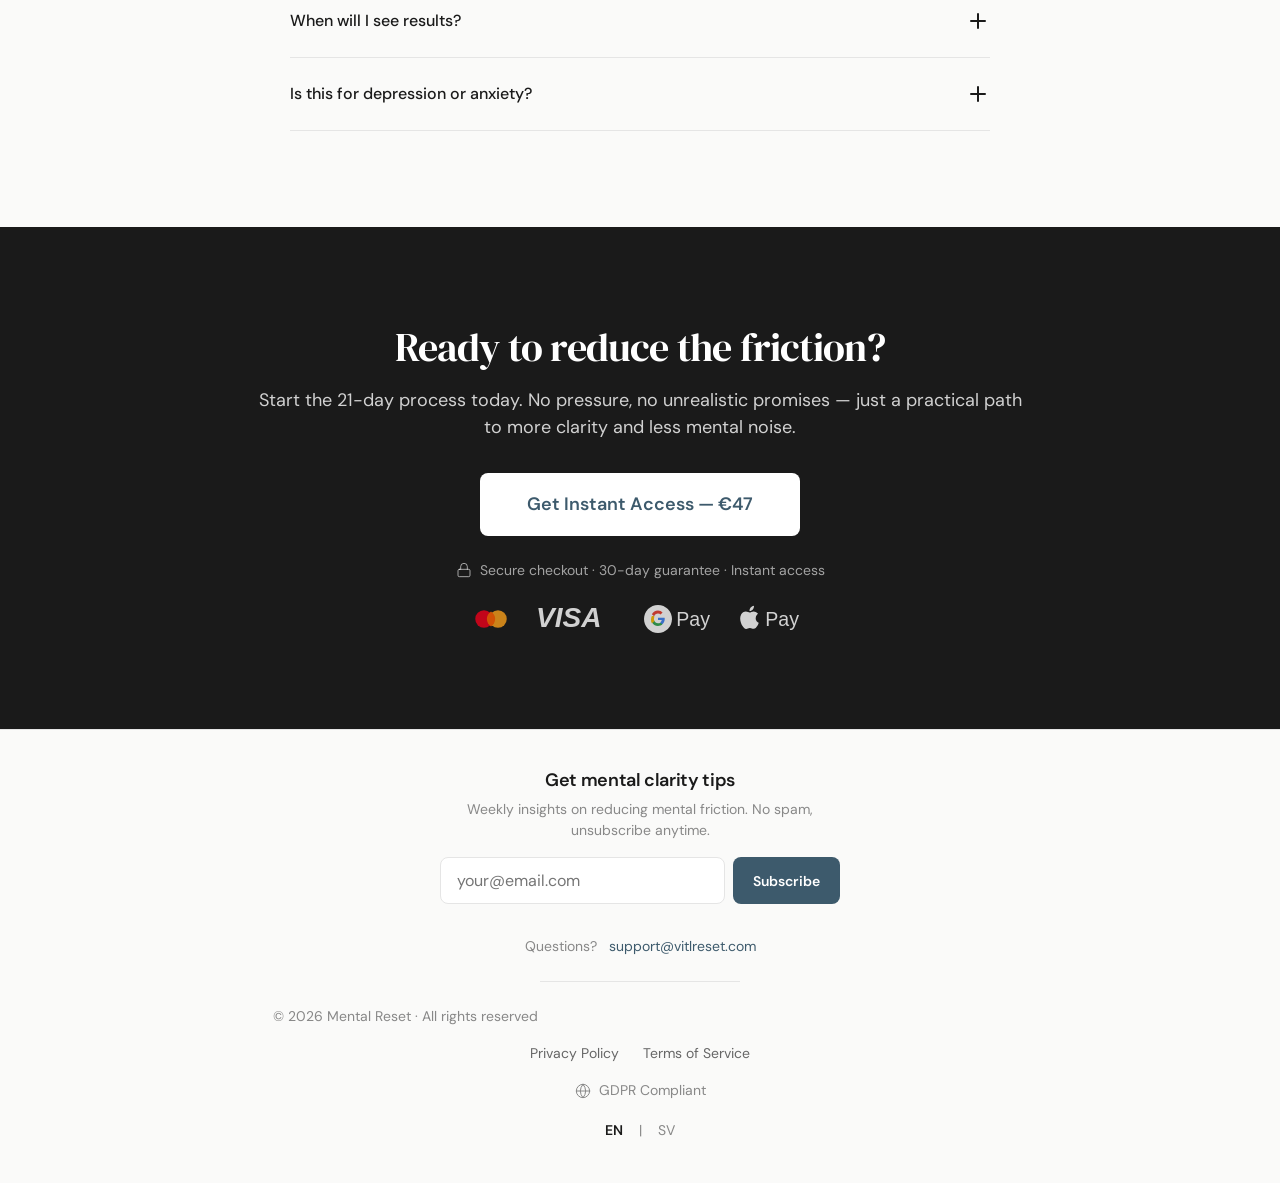
==== commit 9a16e7ff: "feat: Add trust-building elements for Swedish market optimization - Add social proof mini with avata" ====
--- a/index.html
+++ b/index.html
@@ -122,6 +122,17 @@
           <path d="M7 11V7a5 5 0 0 1 10 0v4"/>
         </svg>
         <span data-i18n="hero.trust">Secure checkout · 30-day guarantee</span>
+      </div>
+
+      <!-- Social Proof -->
+      <div class="social-proof-mini">
+        <div class="social-proof-mini__avatars">
+          <div class="avatar">E</div>
+          <div class="avatar">M</div>
+          <div class="avatar">S</div>
+          <div class="avatar">+</div>
+        </div>
+        <span class="social-proof-mini__text" data-i18n="hero.social">Join 1,200+ Scandinavians who've reduced their mental friction</span>
       </div>
 
       <!-- Payment Methods -->
@@ -525,6 +536,43 @@
           <span class="spots-dot"></span>
           47 people joined this week
         </div>
+
+        <!-- Guarantee Badge -->
+        <div class="guarantee-badge">
+          <svg class="guarantee-badge__icon" viewBox="0 0 24 24" fill="none" stroke="currentColor" stroke-width="1.5" stroke-linecap="round" stroke-linejoin="round">
+            <path d="M12 22s8-4 8-10V5l-8-3-8 3v7c0 6 8 10 8 10z"/>
+            <path d="M9 12l2 2 4-4"/>
+          </svg>
+          <div class="guarantee-badge__content">
+            <span class="guarantee-badge__title" data-i18n="pricing.guarantee.title">30-Day Money-Back Guarantee</span>
+            <span class="guarantee-badge__text" data-i18n="pricing.guarantee.text">Not satisfied? Full refund, no questions asked.</span>
+          </div>
+        </div>
+      </div>
+
+      <!-- Security Badges -->
+      <div class="security-badges">
+        <div class="security-badge">
+          <svg viewBox="0 0 24 24" fill="none" stroke="currentColor" stroke-width="1.5">
+            <rect x="3" y="11" width="18" height="11" rx="2" ry="2"/>
+            <path d="M7 11V7a5 5 0 0 1 10 0v4"/>
+          </svg>
+          <span data-i18n="security.checkout">Secure Checkout</span>
+        </div>
+        <div class="security-badge">
+          <svg viewBox="0 0 24 24" fill="none" stroke="currentColor" stroke-width="1.5">
+            <path d="M12 22s8-4 8-10V5l-8-3-8 3v7c0 6 8 10 8 10z"/>
+          </svg>
+          <span data-i18n="security.ssl">SSL Encrypted</span>
+        </div>
+        <div class="security-badge">
+          <svg viewBox="0 0 24 24" fill="none" stroke="currentColor" stroke-width="1.5">
+            <circle cx="12" cy="12" r="10"/>
+            <line x1="2" y1="12" x2="22" y2="12"/>
+            <path d="M12 2a15.3 15.3 0 0 1 4 10 15.3 15.3 0 0 1-4 10 15.3 15.3 0 0 1-4-10 15.3 15.3 0 0 1 4-10z"/>
+          </svg>
+          <span data-i18n="security.gdpr">GDPR Compliant</span>
+        </div>
       </div>
     </div>
   </section>
@@ -790,6 +838,7 @@
             "I was skeptical — I've tried productivity systems before. But this was different. It's not about doing more, it's about removing what's blocking you. After two weeks, I noticed I was actually starting tasks instead of just planning them."
           </p>
           <div class="testimonial-card__author">
+            <div class="testimonial-card__avatar testimonial-card__avatar--female">E</div>
             <div class="testimonial-card__author-info">
               <div class="testimonial-card__name" data-i18n="testimonial.1.name">Emma S.</div>
               <div class="testimonial-card__location">
@@ -812,6 +861,7 @@
             "The daily adjustments are so small they almost feel insignificant. But they compound. By day 15, my mornings were completely different. Less resistance, more flow."
           </p>
           <div class="testimonial-card__author">
+            <div class="testimonial-card__avatar testimonial-card__avatar--male">M</div>
             <div class="testimonial-card__author-info">
               <div class="testimonial-card__name" data-i18n="testimonial.2.name">Marcus L.</div>
               <div class="testimonial-card__location">
@@ -834,6 +884,7 @@
             "As someone who overthinks everything, the decision framework alone was worth it. I use it daily now. Less time deliberating, more time doing."
           </p>
           <div class="testimonial-card__author">
+            <div class="testimonial-card__avatar testimonial-card__avatar--female">S</div>
             <div class="testimonial-card__author-info">
               <div class="testimonial-card__name" data-i18n="testimonial.3.name">Sofia A.</div>
               <div class="testimonial-card__location">
@@ -1020,6 +1071,24 @@
        ======================================================================== -->
   <footer class="footer">
     <div class="container">
+      <!-- Newsletter Signup -->
+      <div class="footer__newsletter">
+        <h4 class="footer__newsletter-title" data-i18n="footer.newsletter.title">Get mental clarity tips</h4>
+        <p class="footer__newsletter-text" data-i18n="footer.newsletter.text">Weekly insights on reducing mental friction. No spam, unsubscribe anytime.</p>
+        <form class="footer__newsletter-form" action="#" method="POST">
+          <input type="email" placeholder="your@email.com" class="footer__newsletter-input" required>
+          <button type="submit" class="footer__newsletter-btn" data-i18n="footer.newsletter.btn">Subscribe</button>
+        </form>
+      </div>
+
+      <!-- Contact -->
+      <div class="footer__contact">
+        <span data-i18n="footer.contact.label">Questions?</span>
+        <a href="mailto:support@vitlreset.com" class="footer__contact-email">support@vitlreset.com</a>
+      </div>
+
+      <div class="footer__divider"></div>
+
       <p class="footer__copyright" data-i18n="footer.copyright">
         © 2026 Mental Reset · All rights reserved
       </p>
--- a/styles/main.css
+++ b/styles/main.css
@@ -454,7 +454,7 @@
 }
 
 .problem-card {
-  background: var(--bg-secondary);
+  background: var(--bg-card);
   padding: var(--space-8);
   border-radius: var(--radius-lg);
   border: 1px solid var(--border-light);
@@ -512,7 +512,7 @@
 }
 
 .pillar-item {
-  background: var(--bg-secondary);
+  background: var(--bg-card);
   padding: var(--space-8);
   border-radius: var(--radius-lg);
   border: 1px solid var(--border-light);
@@ -612,7 +612,7 @@
   align-items: center;
   gap: var(--space-4);
   padding: var(--space-5);
-  background: var(--bg-secondary);
+  background: var(--bg-card);
   border-radius: var(--radius-md);
   border: 1px solid var(--border-light);
 }
@@ -634,9 +634,10 @@
   max-width: 400px;
   margin: 0 auto;
   padding: var(--space-8);
-  background: var(--bg-secondary);
+  background: var(--bg-card);
   border-radius: var(--radius-lg);
   border: 1px solid var(--border-light);
+  box-shadow: var(--shadow-soft);
 }
 
 .pricing-box__original {
@@ -661,7 +662,7 @@
 
 .pricing-box__savings {
   font-size: var(--text-sm);
-  color: #16A34A;
+  color: var(--color-success);
   font-weight: 600;
   margin-bottom: var(--space-4);
 }
@@ -679,7 +680,7 @@
 .spots-dot {
   width: 8px;
   height: 8px;
-  background: #16A34A;
+  background: var(--color-success);
   border-radius: 50%;
   animation: pulse 2s infinite;
 }
@@ -698,8 +699,8 @@
   align-items: center;
   gap: var(--space-2);
   padding: var(--space-2) var(--space-4);
-  background: linear-gradient(135deg, #FEF3C7 0%, #FDE68A 100%);
-  color: #92400E;
+  background: linear-gradient(135deg, var(--accent) 0%, var(--accent-light) 100%);
+  color: #FFFFFF;
   font-size: var(--text-sm);
   font-weight: 600;
   border-radius: var(--radius-full);
@@ -722,7 +723,7 @@
 }
 
 .testimonial-card {
-  background: var(--bg-secondary);
+  background: var(--bg-card);
   padding: var(--space-8);
   border-radius: var(--radius-lg);
   border: 1px solid var(--border-light);
@@ -805,59 +806,64 @@
 .about-photo__wrapper {
   position: relative;
   width: 100%;
-  max-width: 280px;
+  max-width: 180px;
 }
 
 .about-photo__img {
   width: 100%;
-  border-radius: var(--radius-lg);
-  box-shadow: 0 20px 40px rgba(0, 0, 0, 0.1);
+  aspect-ratio: 1;
+  object-fit: cover;
+  object-position: center 25%;
+  border-radius: 50%;
+  box-shadow: 0 6px 20px rgba(0, 0, 0, 0.1);
 }
 
 .about-photo__placeholder {
   width: 100%;
   aspect-ratio: 1;
-  border-radius: var(--radius-lg);
-  box-shadow: 0 20px 40px rgba(0, 0, 0, 0.1);
+  border-radius: 50%;
+  box-shadow: 0 6px 20px rgba(0, 0, 0, 0.1);
 }
 
 .about-credential {
   position: absolute;
-  bottom: -16px;
+  bottom: -6px;
   left: 50%;
   transform: translateX(-50%);
   display: flex;
   align-items: center;
-  gap: var(--space-2);
+  gap: 4px;
   background: white;
-  padding: var(--space-3) var(--space-4);
-  border-radius: var(--radius-md);
-  box-shadow: 0 4px 20px rgba(0, 0, 0, 0.1);
+  padding: 4px 10px;
+  border-radius: 16px;
+  box-shadow: 0 2px 8px rgba(0, 0, 0, 0.08);
   white-space: nowrap;
 }
 
 .about-credential__icon {
-  width: 24px;
-  height: 24px;
-  color: var(--accent-blue);
+  width: 14px;
+  height: 14px;
+  color: var(--accent);
   flex-shrink: 0;
 }
 
 .about-credential__text {
   display: flex;
   flex-direction: column;
-  gap: 2px;
+  gap: 0;
 }
 
 .about-credential__school {
-  font-size: var(--text-sm);
+  font-size: 11px;
   font-weight: 600;
   color: var(--text-primary);
+  line-height: 1.2;
 }
 
 .about-credential__degree {
-  font-size: var(--text-xs);
+  font-size: 9px;
   color: var(--text-muted);
+  line-height: 1.2;
 }
 
 .about-content {
@@ -913,7 +919,7 @@
 .about-tag__icon {
   width: 16px;
   height: 16px;
-  color: var(--accent-blue);
+  color: var(--primary);
   flex-shrink: 0;
 }
 
@@ -949,11 +955,11 @@
 }
 
 .expectations-column__title--positive {
-  color: #059669;
+  color: var(--color-success);
 }
 
 .expectations-column__title--negative {
-  color: #DC2626;
+  color: var(--color-error);
 }
 
 .expectations-list {
@@ -978,11 +984,11 @@
 }
 
 .expectations-list--positive svg {
-  color: #059669;
+  color: var(--color-success);
 }
 
 .expectations-list--negative svg {
-  color: #DC2626;
+  color: var(--color-error);
 }
 
 .trust-badges {
@@ -1135,7 +1141,8 @@
 }
 
 .footer__links a:hover {
-  color: var(--text-primary);
+  color: var(--primary);
+  text-decoration: underline;
 }
 
 .footer__gdpr {
@@ -1627,3 +1634,242 @@
     font-size: var(--text-4xl);
   }
 }
+
+/* ==========================================================================
+   Social Proof Mini (Hero)
+   ========================================================================== */
+
+.social-proof-mini {
+  display: flex;
+  align-items: center;
+  justify-content: center;
+  gap: var(--space-3);
+  margin-top: var(--space-6);
+  flex-wrap: wrap;
+}
+
+.social-proof-mini__avatars {
+  display: flex;
+  margin-right: var(--space-1);
+}
+
+.social-proof-mini__avatars .avatar {
+  width: 32px;
+  height: 32px;
+  border-radius: 50%;
+  background: var(--primary);
+  color: white;
+  display: flex;
+  align-items: center;
+  justify-content: center;
+  font-size: 12px;
+  font-weight: 600;
+  margin-left: -8px;
+  border: 2px solid var(--bg-primary);
+}
+
+.social-proof-mini__avatars .avatar:first-child {
+  margin-left: 0;
+}
+
+.social-proof-mini__avatars .avatar:nth-child(2) {
+  background: var(--color-success);
+}
+
+.social-proof-mini__avatars .avatar:nth-child(3) {
+  background: var(--accent);
+}
+
+.social-proof-mini__avatars .avatar:nth-child(4) {
+  background: var(--text-muted);
+  font-size: 10px;
+}
+
+.social-proof-mini__text {
+  font-size: var(--text-sm);
+  color: var(--text-secondary);
+}
+
+/* ==========================================================================
+   Testimonial Avatars
+   ========================================================================== */
+
+.testimonial-card__avatar {
+  width: 44px;
+  height: 44px;
+  border-radius: 50%;
+  display: flex;
+  align-items: center;
+  justify-content: center;
+  font-size: 16px;
+  font-weight: 600;
+  color: white;
+  flex-shrink: 0;
+}
+
+.testimonial-card__avatar--female {
+  background: linear-gradient(135deg, #E8B4B8 0%, #D4A5A5 100%);
+}
+
+.testimonial-card__avatar--male {
+  background: linear-gradient(135deg, var(--primary) 0%, var(--primary-dark) 100%);
+}
+
+/* ==========================================================================
+   Guarantee Badge
+   ========================================================================== */
+
+.guarantee-badge {
+  display: flex;
+  align-items: center;
+  gap: var(--space-3);
+  margin-top: var(--space-6);
+  padding: var(--space-4);
+  background: linear-gradient(135deg, #F0FDF4 0%, #DCFCE7 100%);
+  border: 1px solid var(--color-success);
+  border-radius: var(--radius-md);
+}
+
+.guarantee-badge__icon {
+  width: 32px;
+  height: 32px;
+  color: var(--color-success);
+  flex-shrink: 0;
+}
+
+.guarantee-badge__content {
+  display: flex;
+  flex-direction: column;
+  gap: 2px;
+}
+
+.guarantee-badge__title {
+  font-size: var(--text-sm);
+  font-weight: 600;
+  color: var(--text-primary);
+}
+
+.guarantee-badge__text {
+  font-size: var(--text-xs);
+  color: var(--text-secondary);
+}
+
+/* ==========================================================================
+   Security Badges
+   ========================================================================== */
+
+.security-badges {
+  display: flex;
+  justify-content: center;
+  gap: var(--space-6);
+  margin-top: var(--space-8);
+  flex-wrap: wrap;
+}
+
+.security-badge {
+  display: flex;
+  align-items: center;
+  gap: var(--space-2);
+  font-size: var(--text-sm);
+  color: var(--text-muted);
+}
+
+.security-badge svg {
+  width: 18px;
+  height: 18px;
+  opacity: 0.7;
+}
+
+/* ==========================================================================
+   Footer Newsletter & Contact
+   ========================================================================== */
+
+.footer__newsletter {
+  max-width: 400px;
+  margin: 0 auto var(--space-8);
+  text-align: center;
+}
+
+.footer__newsletter-title {
+  font-family: var(--font-body);
+  font-size: var(--text-lg);
+  font-weight: 600;
+  color: var(--text-primary);
+  margin-bottom: var(--space-2);
+}
+
+.footer__newsletter-text {
+  font-size: var(--text-sm);
+  color: var(--text-muted);
+  margin-bottom: var(--space-4);
+}
+
+.footer__newsletter-form {
+  display: flex;
+  gap: var(--space-2);
+}
+
+.footer__newsletter-input {
+  flex: 1;
+  padding: var(--space-3) var(--space-4);
+  border: 1px solid var(--border-light);
+  border-radius: var(--radius-md);
+  font-family: var(--font-body);
+  font-size: var(--text-base);
+  background: var(--bg-card);
+}
+
+.footer__newsletter-input:focus {
+  outline: none;
+  border-color: var(--primary);
+}
+
+.footer__newsletter-btn {
+  padding: var(--space-3) var(--space-5);
+  background: var(--primary);
+  color: white;
+  border: none;
+  border-radius: var(--radius-md);
+  font-family: var(--font-body);
+  font-size: var(--text-sm);
+  font-weight: 600;
+  cursor: pointer;
+  transition: var(--transition-base);
+}
+
+.footer__newsletter-btn:hover {
+  background: var(--primary-dark);
+}
+
+.footer__contact {
+  text-align: center;
+  margin-bottom: var(--space-6);
+  font-size: var(--text-sm);
+  color: var(--text-muted);
+}
+
+.footer__contact-email {
+  color: var(--primary);
+  margin-left: var(--space-2);
+}
+
+.footer__contact-email:hover {
+  text-decoration: underline;
+}
+
+.footer__divider {
+  height: 1px;
+  background: var(--border-light);
+  margin: 0 auto var(--space-6);
+  max-width: 200px;
+}
+
+@media (max-width: 480px) {
+  .footer__newsletter-form {
+    flex-direction: column;
+  }
+
+  .footer__newsletter-btn {
+    width: 100%;
+  }
+}
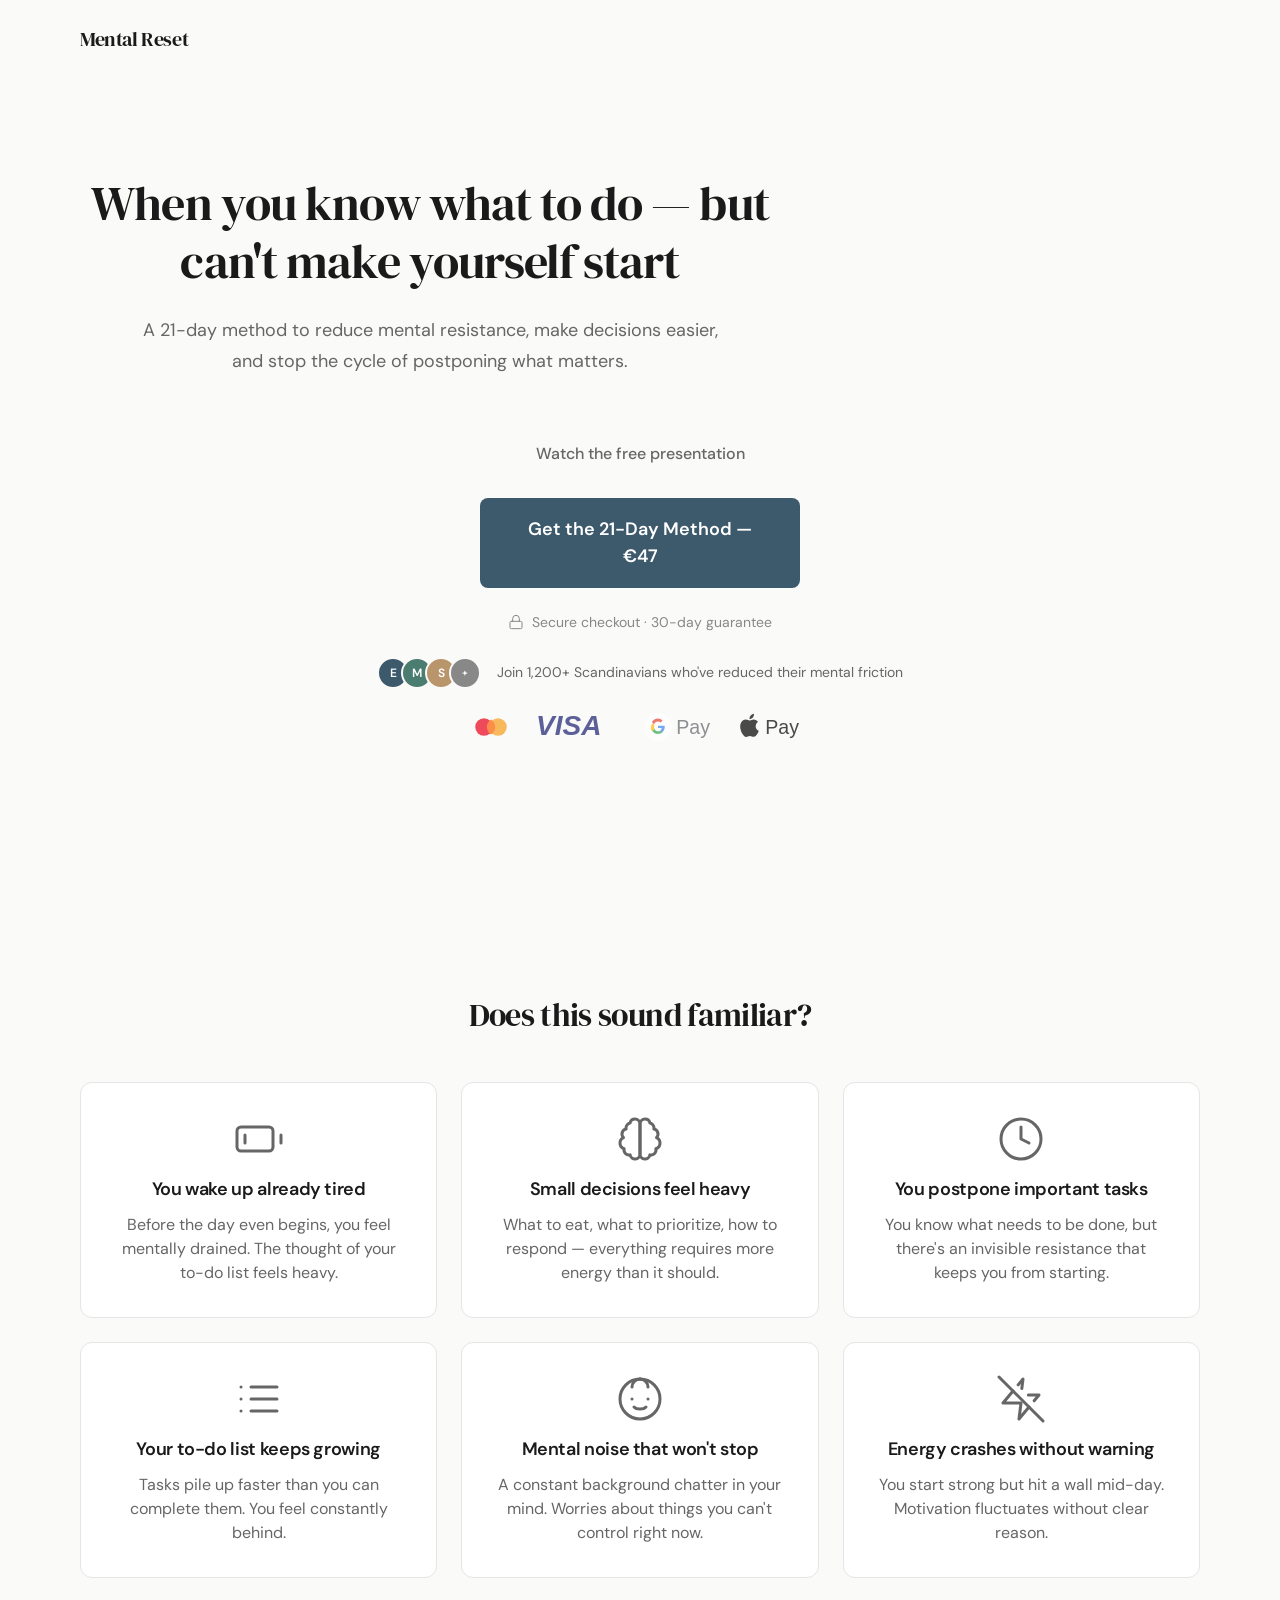
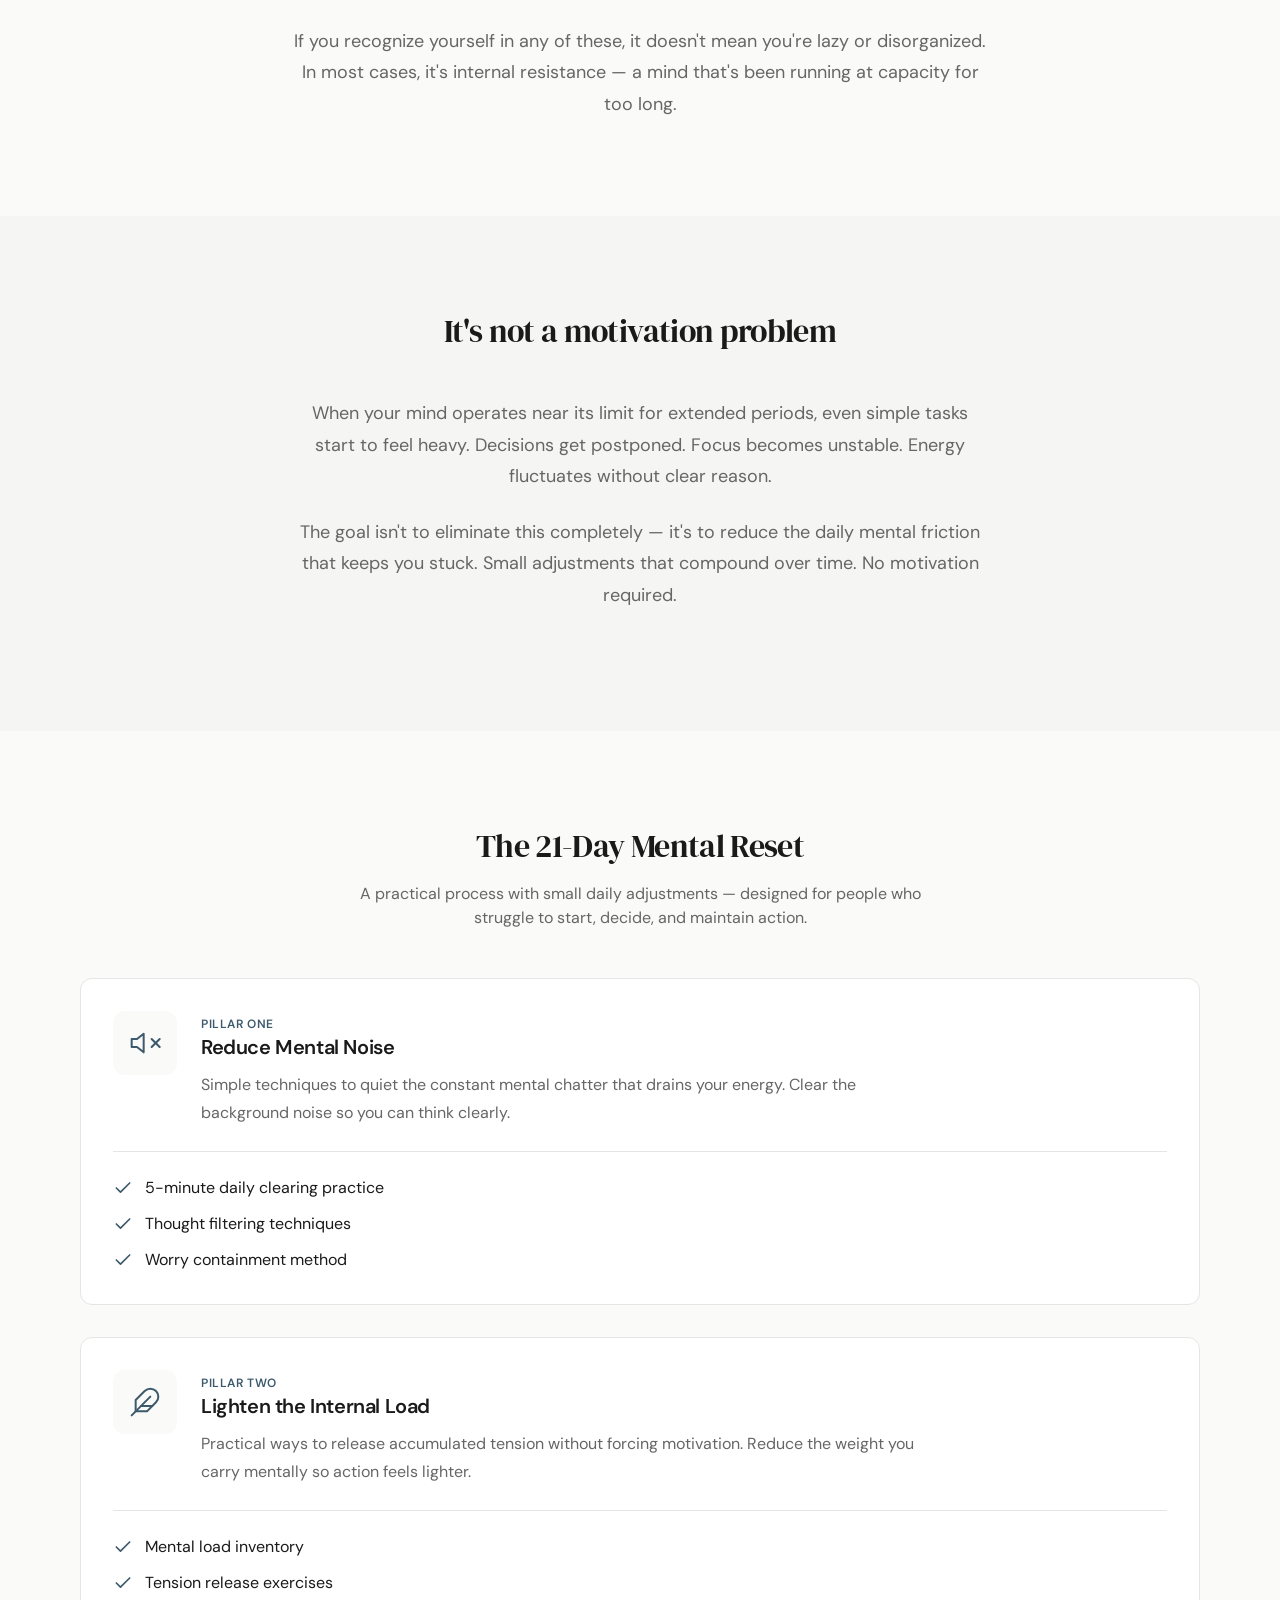
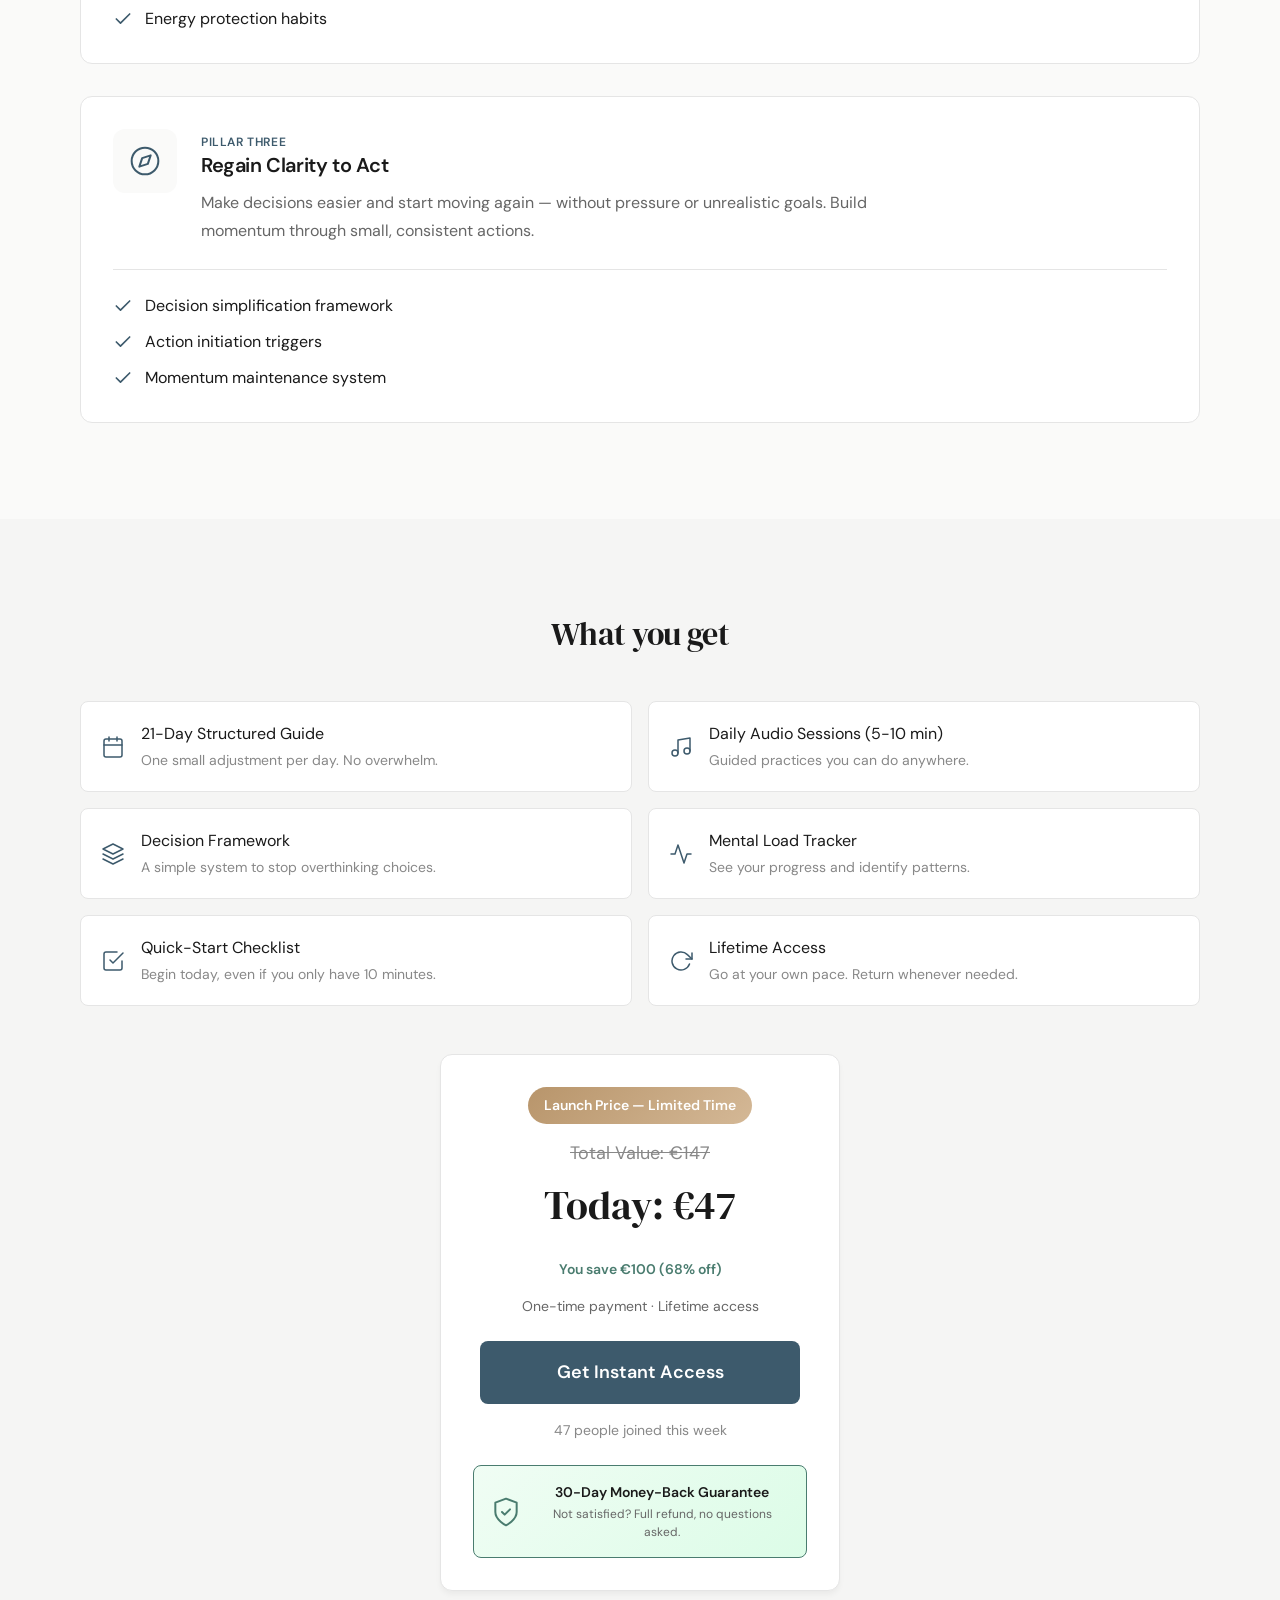
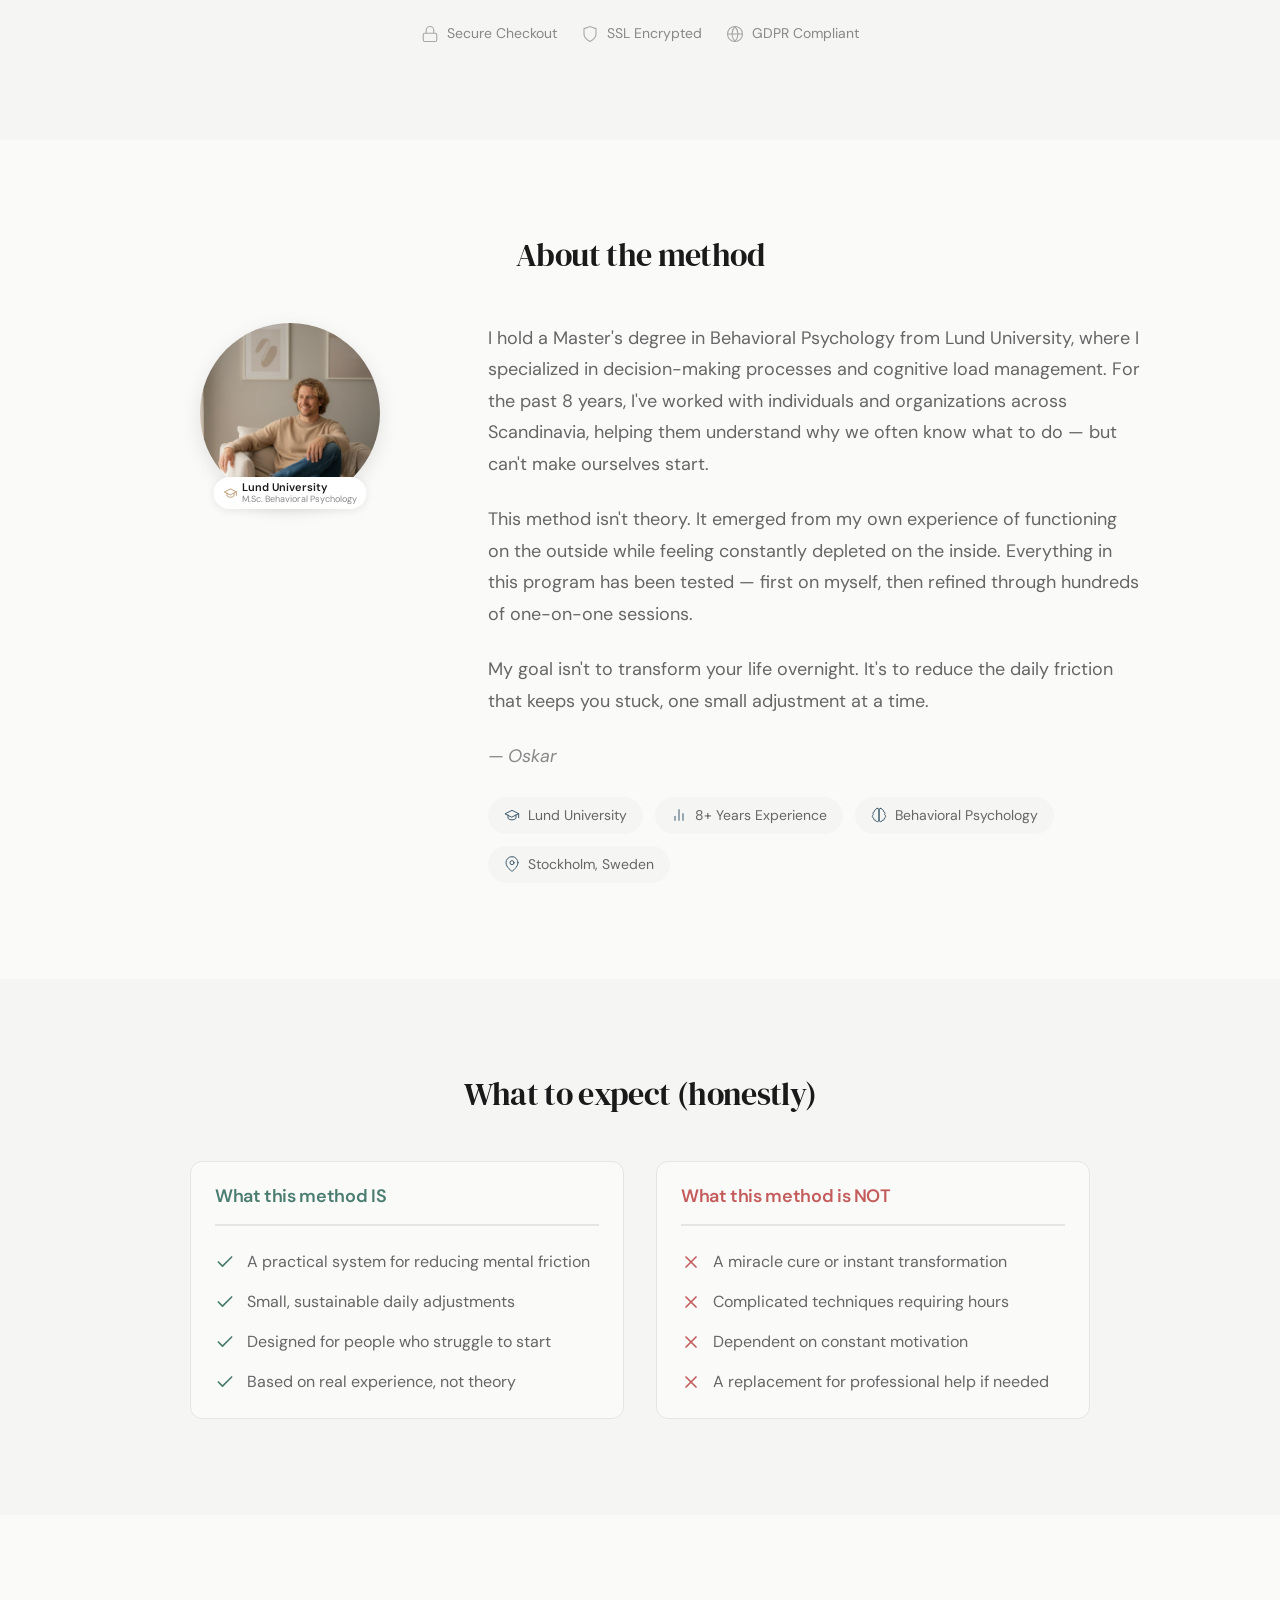
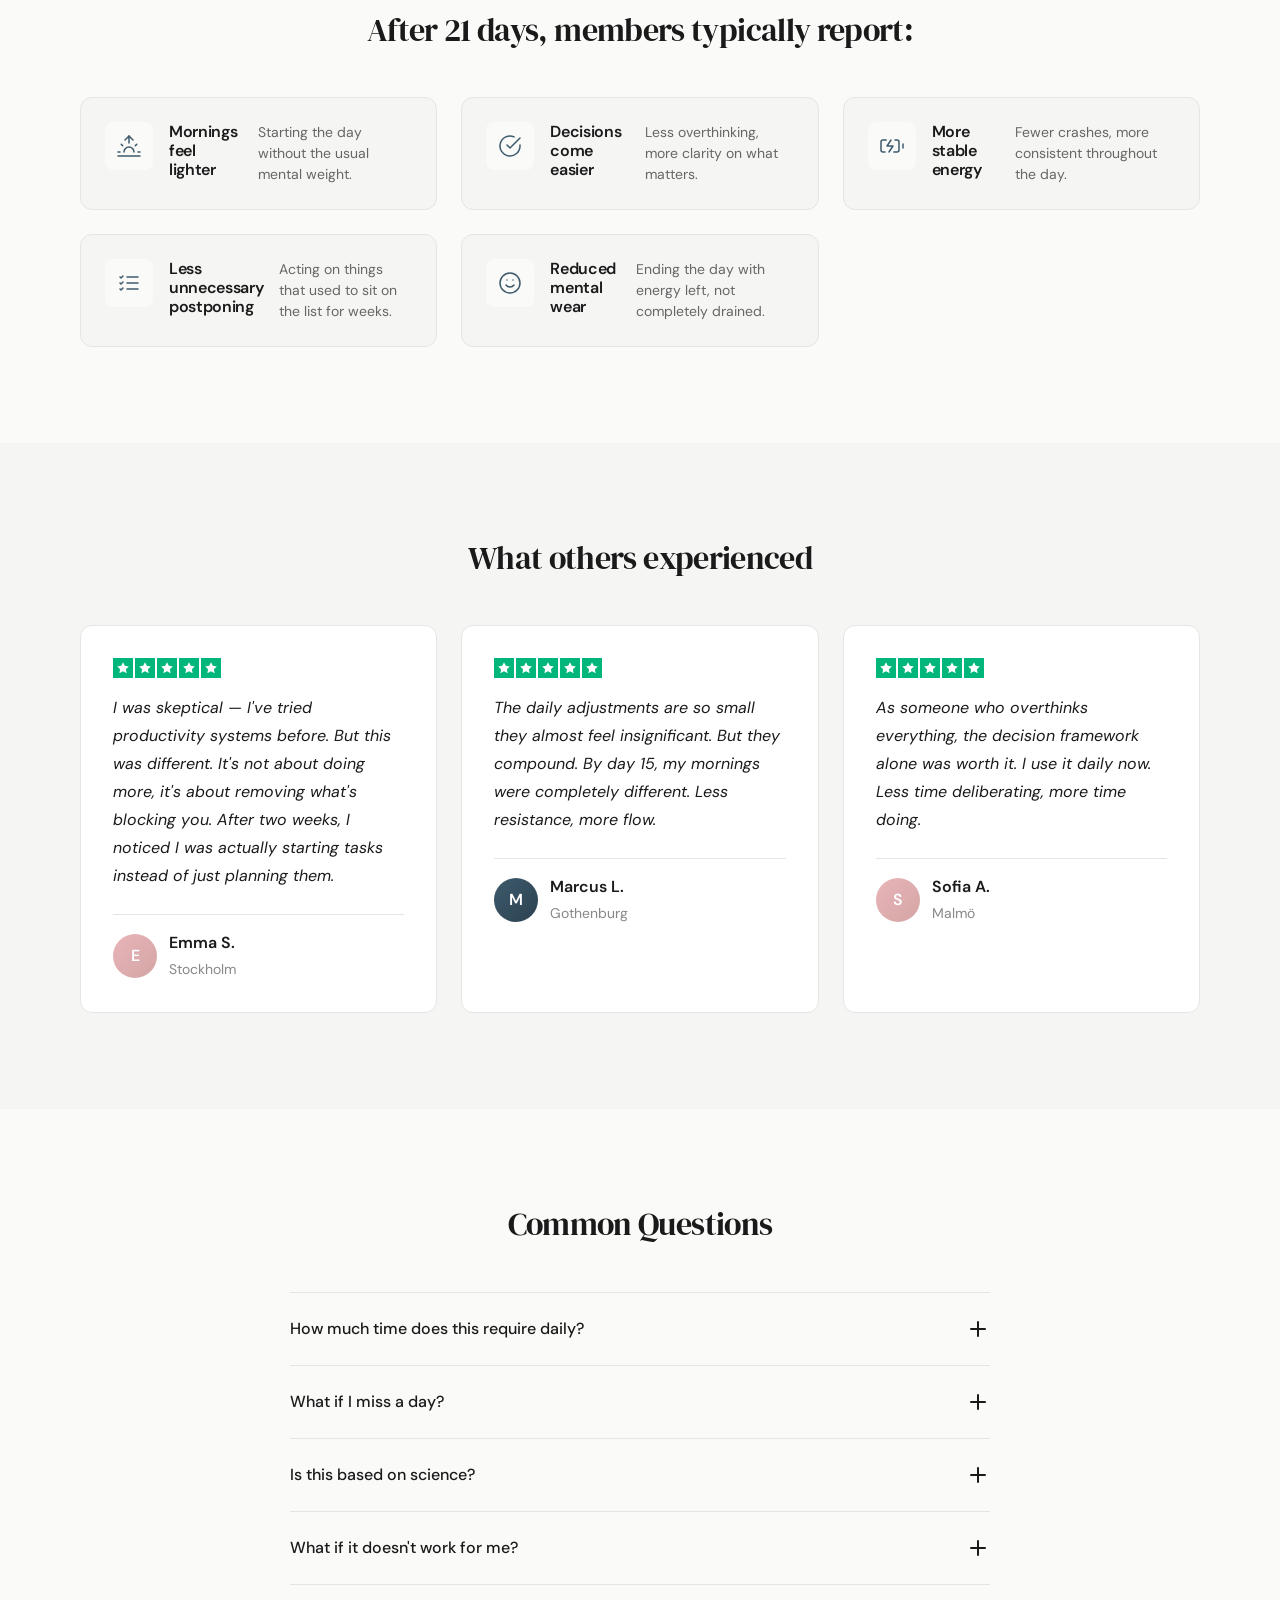
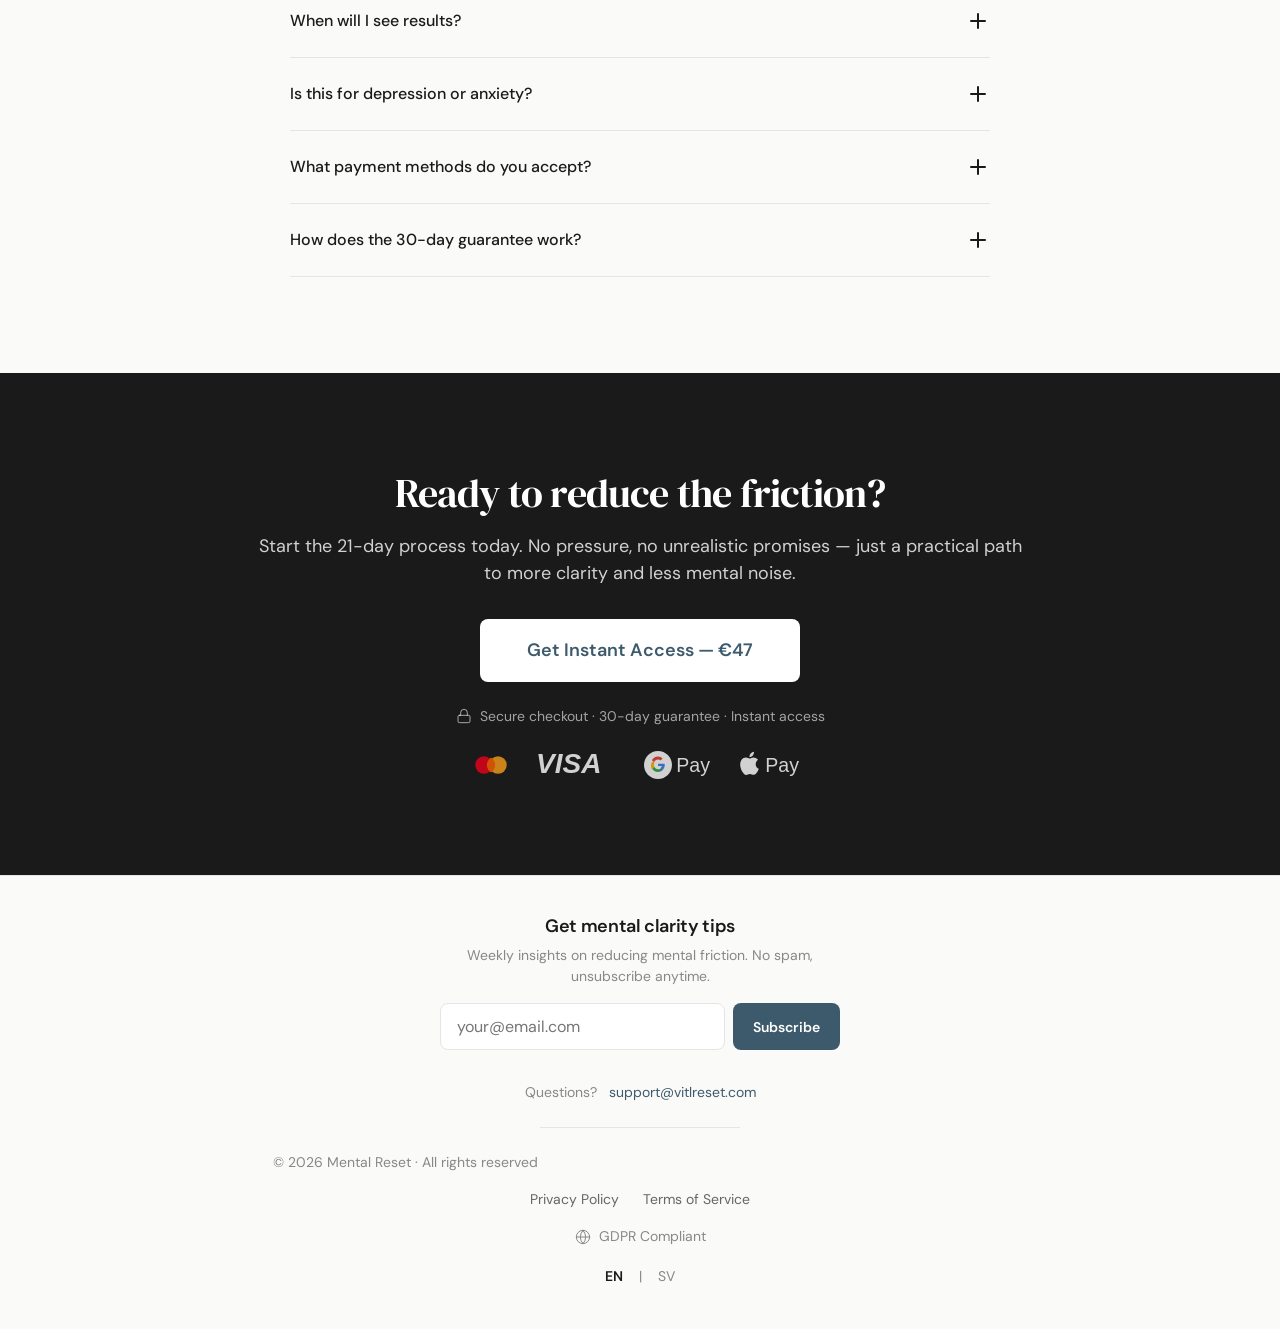
==== commit 58a63028: "feat: Expand FAQ with payment and guarantee questions Add two new FAQ items addressing common concer" ====
--- a/index.html
+++ b/index.html
@@ -1009,6 +1009,40 @@
             </div>
           </div>
         </div>
+
+        <div class="faq-item">
+          <button class="faq-question" aria-expanded="false">
+            <span data-i18n="faq.7.q">What payment methods do you accept?</span>
+            <span class="faq-question__icon">
+              <svg width="24" height="24" viewBox="0 0 24 24" fill="none" stroke="currentColor" stroke-width="2" stroke-linecap="round" stroke-linejoin="round">
+                <line x1="12" y1="5" x2="12" y2="19"/>
+                <line x1="5" y1="12" x2="19" y2="12"/>
+              </svg>
+            </span>
+          </button>
+          <div class="faq-answer">
+            <div class="faq-answer__content" data-i18n="faq.7.a">
+              We accept all major credit and debit cards (Visa, Mastercard, American Express), as well as Apple Pay and Google Pay. All payments are processed securely through Stripe, and your card details are never stored on our servers.
+            </div>
+          </div>
+        </div>
+
+        <div class="faq-item">
+          <button class="faq-question" aria-expanded="false">
+            <span data-i18n="faq.8.q">How does the 30-day guarantee work?</span>
+            <span class="faq-question__icon">
+              <svg width="24" height="24" viewBox="0 0 24 24" fill="none" stroke="currentColor" stroke-width="2" stroke-linecap="round" stroke-linejoin="round">
+                <line x1="12" y1="5" x2="12" y2="19"/>
+                <line x1="5" y1="12" x2="19" y2="12"/>
+              </svg>
+            </span>
+          </button>
+          <div class="faq-answer">
+            <div class="faq-answer__content" data-i18n="faq.8.a">
+              If you're not completely satisfied within 30 days of purchase, simply email us at support@vitlreset.com and we'll process a full refund — no questions asked, no forms to fill out. We believe in our method, but we also understand it's not for everyone.
+            </div>
+          </div>
+        </div>
       </div>
     </div>
   </section>
